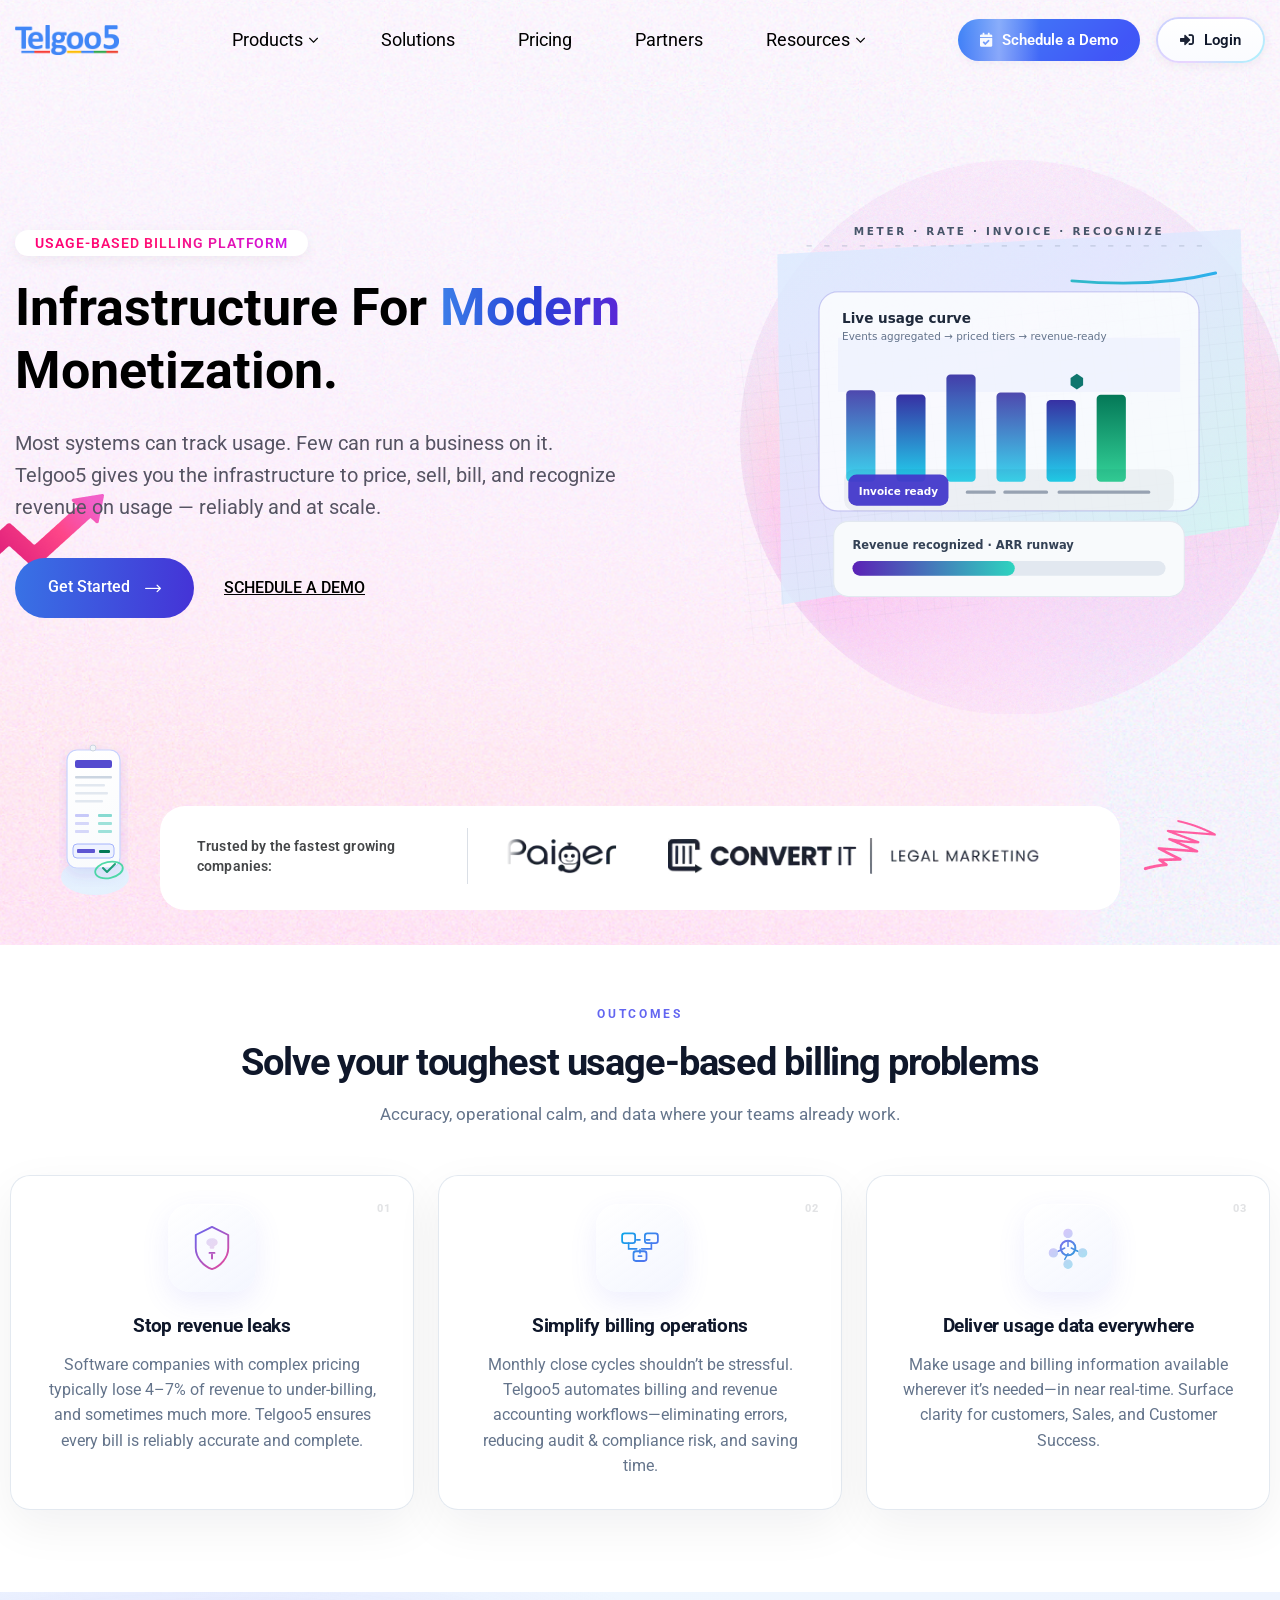
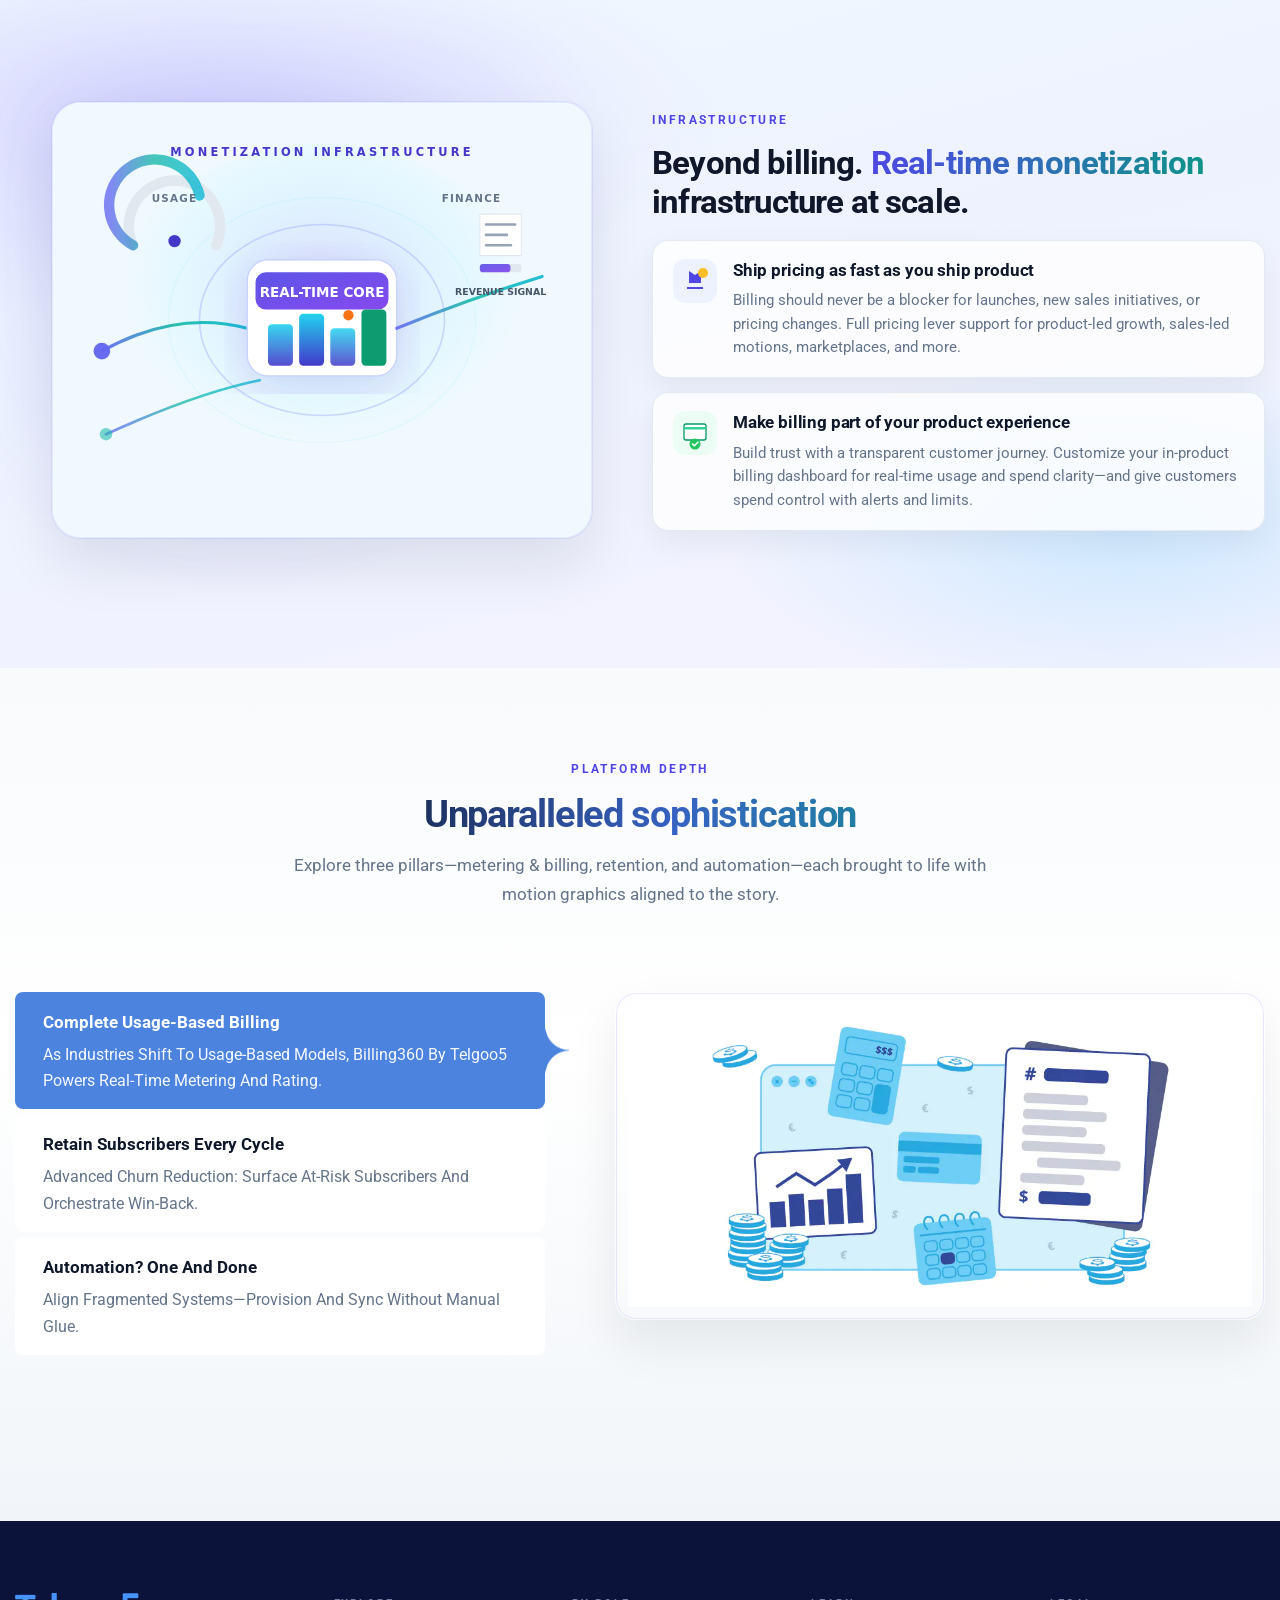
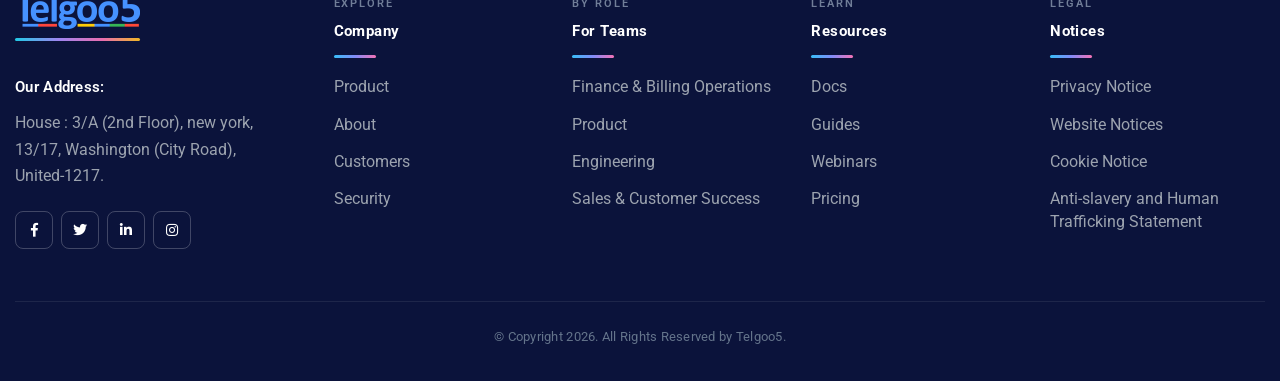
==== index.html @ 9fef91c8 "first commit" ====
﻿<!DOCTYPE html>
<html lang="en-US">

<head>
    <meta charset="UTF-8">
    <meta name="viewport" content="width=device-width, initial-scale=1">

    <title>Telgoo5 - Usage Billing Platform</title>
    <meta name="robots" content="max-image-preview:large">
    <link rel="stylesheet" href="assets/css/bootstrap.css" media="all">
    <link rel="stylesheet" href="assets/css/jquery.bootstrap-touchspin.css" media="all">
    <link rel="stylesheet" href="assets/css/odometer-theme-default.css" media="all">
    <link rel="stylesheet" href="assets/css/jquery.mCustomScrollbar.min.css" media="all">
    <link rel="stylesheet" href="assets/css/flaticon.css" media="all">
    <link rel="stylesheet" href="assets/css/fontawesome.css" media="all">
    <link rel="stylesheet" href="assets/css/icofont.css" media="all">
    <link rel="stylesheet" href="assets/css/animate.css" media="all">
    <link rel="stylesheet" href="assets/css/owl.css" media="all">
    <link rel="stylesheet" href="assets/css/swiper.min.css" media="all">
    <link rel="stylesheet" href="assets/css/magnific-popup.css" media="all">
    <link rel="stylesheet" href="assets/css/meanmenu.min.css" media="all">
    <link rel="stylesheet" id="custom-animate-css" href="assets/css/custom-animate.css" media="all">
    <link rel="stylesheet" href="assets/css/global.css" media="all">
    <link rel="stylesheet" href="assets/css/header.css" media="all">
    <link rel="stylesheet" href="assets/css/footer.css" media="all">
    <link rel="stylesheet" href="assets/css/post-style.css" media="all">
    <link rel="stylesheet" href="assets/css/usage-billing-main.css" media="all">
    <link rel="stylesheet" href="assets/css/responsive-2.css" media="all">
    <link rel="stylesheet" href="assets/css/responsive.css" media="all">
    <link rel="stylesheet" href="assets/css/usage-billing-theme.css" media="all">
    <link rel="stylesheet" href="assets/css/theme-overrides.css" media="all">
    <link rel="stylesheet" href="assets/css/variables.css" media="all">
    <link rel="stylesheet" href="assets/css/custom.css" media="all">

    <link rel="stylesheet" href="assets/css/elementor-icons.min.css" media="all">
    <link rel="stylesheet" href="assets/css/elementor-frontend.min.css" media="all">
    <link rel="stylesheet" href="assets/css/elementor-post-5.css" media="all">
    <link rel="stylesheet" href="assets/css/elementor-post-428.css" media="all">
    <script src="assets/js/jquery-1.12.4-wp.js" id="jquery-core-js"></script>
    <script src="assets/js/jquery-migrate-1.4.1-wp.js" id="jquery-migrate-js"></script>
    <link rel="icon" href="assets/images/favicon.png" type="image/png">
    <link href="https://fonts.googleapis.com/css2?family=Geist:wght@100..900&family=Roboto:ital,wght@0,100..900;1,100..900&display=swap" rel="stylesheet">
</head>

<body class="site theme-usage-billing elementor-page" data-elementor-device-mode="desktop">
    <div id="page" class="site page-wrapper">
        <!-- Main Header / Header Style Three -->
        <header class="main-header header-style-three">

            <!-- Header Top / Style Three -->
            <div class="header-top-two" style="background-image: url(assets/images/2022/11/pattern-6.png); display: none;">
                <div class="auto-container">
                    <div class="d-flex justify-content-between align-items-center flex-wrap">

                        <!-- Left Box -->
                        <div class="left-box">
                            <div class="offer">
                                <span class="offer-text">Usage-based billing platform — meter, rate, and invoice with
                                    full transparency.</span>
                            </div>
                        </div>
                        <!-- Right Box -->
                        <div class="right-box d-flex">
                            <a class="support" href="#">+088) 409-4735</a>
                            <a class="phone" href="#">Click For Support</a>
                            <!-- Social Box -->
                            <ul class="social-box">
                                <li><a href="#" class="fab fa-facebook-f"></a></li>
                                <li><a href="#" class="fab fa-twitter"></a></li>
                                <li><a href="#" class="fab fa-linkedin-in"></a></li>
                                <li><a href="#" class="fab fa-instagram"></a></li>
                            </ul>
                        </div>

                    </div>
                </div>
            </div>
            <!-- Header Lower -->
            <div class="header-lower">

                <div class="auto-container">
                    <div class="inner-container d-flex justify-content-between align-items-center">

                        <!-- Logo Box -->
                        <div class="logo-box">
                            <div class="logo"> <a href="#">
                                    <img src="assets/images/logo.png" alt="Telgoo5">
                                </a>
                            </div>
                        </div>

                        <div class="nav-outer d-flex align-items-center">

                            <!-- Main Menu -->
                            <nav class="main-menu show navbar-expand-md">
                                <div class="navbar-header">
                                    <button class="navbar-toggler" type="button" data-toggle="collapse"
                                        data-target="#navbarSupportedContent" aria-controls="navbarSupportedContent"
                                        aria-expanded="false" aria-label="Toggle navigation">
                                        <span class="icon-bar"></span>
                                        <span class="icon-bar"></span>
                                        <span class="icon-bar"></span>
                                    </button>
                                </div>

                                <div class="navbar-collapse collapse clearfix" id="navbarSupportedContent">
                                    <ul id="usage-billing-primary-menu" class="navigation clearfix">
                                        <li
                                            class="menu-item dropdown mega-menu-parent menu-item-home current-menu-item page_item page-item-428 current_page_item current-menu-ancestor current-menu-parent current_page_parent current_page_ancestor menu-item-694 current">
                                            <a href="#" aria-current="page">Products</a>
                                            <ul class="dropdown mega-menu-dropdown">
                                                <li class="mega-menu-shell">
                                                    <div class="mega-menu" role="navigation" aria-label="Products">
                                                        <div class="mega-menu__grid">
                                                            <div class="mega-menu__col mega-menu__col--icons">
                                                                <a class="mega-menu__item mega-menu__item--icon" href="#">
                                                                    <span class="mega-menu__icon-wrap" aria-hidden="true"><i class="fas fa-file-invoice-dollar"></i></span>
                                                                    <span class="mega-menu__body">
                                                                        <span class="mega-menu__title">Billing for AI</span>
                                                                        <span class="mega-menu__desc">Meter tokens and GPU usage; invoice API and inference cleanly.</span>
                                                                    </span>
                                                                </a>
                                                                <a class="mega-menu__item mega-menu__item--icon" href="#">
                                                                    <span class="mega-menu__icon-wrap" aria-hidden="true"><i class="fas fa-balance-scale"></i></span>
                                                                    <span class="mega-menu__body">
                                                                        <span class="mega-menu__title">Product Catalog</span>
                                                                        <span class="mega-menu__desc">Define plans, add-ons, and bundles customers actually buy.</span>
                                                                    </span>
                                                                </a>
                                                                <a class="mega-menu__item mega-menu__item--icon" href="#">
                                                                    <span class="mega-menu__icon-wrap" aria-hidden="true"><i class="fas fa-hand-holding-usd"></i></span>
                                                                    <span class="mega-menu__body">
                                                                        <span class="mega-menu__title">Subscription Management</span>
                                                                        <span class="mega-menu__desc">Lifecycle, renewals, co-terming, and changes without chaos.</span>
                                                                    </span>
                                                                </a>
                                                                <a class="mega-menu__item mega-menu__item--icon" href="#">
                                                                    <span class="mega-menu__icon-wrap" aria-hidden="true"><i class="fas fa-chart-pie"></i></span>
                                                                    <span class="mega-menu__body">
                                                                        <span class="mega-menu__title">Usage-based Pricing</span>
                                                                        <span class="mega-menu__desc">Meters, tiers, and overages that map to how you sell.</span>
                                                                    </span>
                                                                </a>
                                                            </div>
                                                            <div class="mega-menu__col mega-menu__col--plain">
                                                                <a class="mega-menu__item" href="#">
                                                                    <span class="mega-menu__body">
                                                                        <span class="mega-menu__title">Entitlements</span>
                                                                        <span class="mega-menu__desc">Grant seats, features, and credits from one rules layer.</span>
                                                                    </span>
                                                                </a>
                                                                <a class="mega-menu__item" href="#">
                                                                    <span class="mega-menu__body">
                                                                        <span class="mega-menu__title">Payment Retries and Collections</span>
                                                                        <span class="mega-menu__desc">Smart retries, dunning, and payment recovery out of the box.</span>
                                                                    </span>
                                                                </a>
                                                                <a class="mega-menu__item" href="#">
                                                                    <span class="mega-menu__body">
                                                                        <span class="mega-menu__title">Trial & Self-serve</span>
                                                                        <span class="mega-menu__desc">Trials, checkout, and upgrades with minimal sales touch.</span>
                                                                    </span>
                                                                </a>
                                                                <a class="mega-menu__item" href="#">
                                                                    <span class="mega-menu__body">
                                                                        <span class="mega-menu__title">Reporting and Analytics</span>
                                                                        <span class="mega-menu__desc">Revenue, usage, and cohort views your GTM team can trust.</span>
                                                                    </span>
                                                                </a>
                                                            </div>
                                                        </div>
                                                        <a class="mega-menu__integrations" href="#">
                                                            <span class="mega-menu__integrations-label">100+ Integrations <i class="fas fa-arrow-right" aria-hidden="true"></i></span>
                                                            <span class="mega-menu__integrations-logos" aria-hidden="true">
                                                                <span class="mega-menu__logo-ring"><i class="fab fa-hubspot"></i></span>
                                                                <span class="mega-menu__logo-ring"><i class="fab fa-google"></i></span>
                                                                <span class="mega-menu__logo-ring"><i class="fab fa-microsoft"></i></span>
                                                                <span class="mega-menu__logo-ring"><i class="fab fa-stripe"></i></span>
                                                                <span class="mega-menu__logo-ring"><i class="fab fa-aws"></i></span>
                                                                <span class="mega-menu__logo-ring"><i class="fab fa-slack"></i></span>
                                                                <span class="mega-menu__logo-ring"><i class="fab fa-linkedin-in"></i></span>
                                                            </span>
                                                        </a>
                                                    </div>
                                                </li>
                                            </ul>
                                            <div class="dropdown-btn"><span class="fa fa-angle-down"></span></div>
                                        </li>
                                       
                                        <li
                                        class="menu-item menu-item-type-post_type menu-item-object-page menu-item-1734">
                                        <a href="#">Solutions</a></li>
                                        <li 
                                            class="menu-item menu-item-type-post_type menu-item-object-page menu-item-1734">
                                            <a href="#">Pricing</a></li>

                                            <li
                                            class="menu-item menu-item-type-post_type menu-item-object-page menu-item-1734">
                                            <a href="#">Partners</a></li>
                                    
                                            <li
                                            class="menu-item menu-item-type-post_type menu-item-object-page menu-item-home current-menu-item page_item page-item-428 current_page_item current-menu-ancestor current-menu-parent current_page_parent current_page_ancestor dropdown menu-item-694 current">
                                            <a href="#" aria-current="page">Resources</a>
                                            <ul class="dropdown">
                                                <li
                                                    class="menu-item menu-item-type-post_type menu-item-object-page menu-item-home current-menu-item page_item page-item-428 current_page_item menu-item-1866">
                                                    <a href="#" aria-current="page">Blog</a></li>
                                                <li
                                                    class="menu-item menu-item-type-post_type menu-item-object-page menu-item-1867">
                                                    <a href="#">Guides</a></li>
                                                <li
                                                    class="menu-item menu-item-type-post_type menu-item-object-page menu-item-2188">
                                                    <a href="#">Reference Architecture</a></li>
                                            </ul>
                                            <div class="dropdown-btn"><span class="fa fa-angle-down"></span></div>
                                        </li>

                                    </ul>
                                </div>

                            </nav>
                            <!-- Main Menu End-->

                        </div>

                        <!-- Outer Box -->
                        <div class="outer-box d-flex align-items-center">

                            <!-- Header CTAs -->
                            <div class="login-box header-cta d-flex align-items-center flex-wrap gap-3">
                                <a href="#" class="header-btn header-btn--demo js-schedule-demo-open" id="schedule-demo-trigger"
                                    role="button" aria-haspopup="dialog" aria-controls="schedule-demo-modal">
                                    <span class="header-btn__shine" aria-hidden="true"></span>
                                    <span class="header-btn__icon" aria-hidden="true"><i class="fas fa-calendar-check"></i></span>
                                    <span class="header-btn__text">Schedule a Demo</span>
                                </a>
                                <a href="login.html" class="header-btn header-btn--login">
                                    <span class="header-btn__icon" aria-hidden="true"><i class="fas fa-sign-in-alt"></i></span>
                                    <span class="header-btn__text">Login</span>
                                </a>
                            </div>
                            <!-- Nav Toggle -->
                            <div id="open_offcanvas" class="style-two">
                                <div class="bars-outer clearfix">
                                    <span></span>
                                    <span></span>
                                    <span></span>
                                    <span></span>
                                    <span></span>
                                    <span></span>
                                    <span></span>
                                    <span></span>
                                    <span></span>
                                </div>
                            </div>

                        </div>
                        <!-- End Outer Box -->

                    </div>

                </div>
            </div>
            <!-- End Header Lower -->


        </header>
        <!-- End Main Header -->

        <div class="clearfix"></div>

        <div id="elementor_page_builder">
            <div data-elementor-type="wp-page" data-elementor-id="428" class="elementor elementor-428">
                <section
                    class="elementor-section elementor-top-section elementor-element elementor-element-4b9968f elementor-section-full_width elementor-section-height-default elementor-section-height-default wow fadeInUp"
                    data-id="4b9968f" data-element_type="section" data-e-type="section"
                    data-wow-duration="900ms" data-wow-offset="40">
                    <div class="elementor-container elementor-column-gap-no">
                        <div class="elementor-column elementor-col-100 elementor-top-column elementor-element elementor-element-0a1db14"
                            data-id="0a1db14" data-element_type="column" data-e-type="column">
                            <div class="elementor-widget-wrap elementor-element-populated">
                                <div class="elementor-element elementor-element-fc4e16b elementor-widget elementor-widget-hos-hero-three-id"
                                    data-id="fc4e16b" data-element_type="widget" data-e-type="widget"
                                    data-widget_type="hos-hero-three-id.default">
                                    <div class="elementor-widget-container">
                                        <section class="banner-section-three"
                                            style="background-image: url(assets/images/2022/11/1-1.png)">

                                            <div class="icon-layer-one"
                                                style="background-image: url(assets/images/2022/11/icon-1-1.png)"></div>

                                            <div class="icon-layer-two"
                                                style="background-image: url(assets/images/2022/11/invoice-hero-accent.svg)"></div>

                                            <div class="icon-layer-three"
                                                style="background-image: url(assets/images/2022/11/icon-3-1.png)"></div>

                                            <div class="banner-hero-static">
                                                <div class="auto-container">
                                                    <div class="row clearfix active">
                                                        <!-- Content Column -->
                                                        <div class="content-column col-lg-6 col-md-12 col-sm-12">
                                                            <div class="inner-column">
                                                                <div class="title"><span>Usage-based billing platform</span></div>
                                                                <h1>Infrastructure for <span>Modern</span>  Monetization.</h1>
                                                                <div class="text">Most systems can track usage. Few can run a 
                                                                    business on it. Telgoo5 gives you the infrastructure to price,
                                                                     sell, bill, and recognize revenue on usage — reliably and at scale.</div>
                                                                <div class="options-box d-flex align-items-center flex-wrap">
                                                                    <a href="#" class="theme-btn btn-style-four js-schedule-demo-open"
                                                                        role="button" aria-haspopup="dialog" aria-controls="schedule-demo-modal">
                                                                        <span class="btn-wrap">
                                                                            <span class="text-one">Get Started</span>
                                                                            <span class="text-two">Get Started</span>
                                                                        </span>
                                                                        <span class="arrow flaticon-035-right-arrow"></span>
                                                                    </a>
                                                                    <a class="demo js-schedule-demo-open" href="#"
                                                                        role="button" aria-haspopup="dialog" aria-controls="schedule-demo-modal">Schedule a demo</a>
                                                                </div>
                                                            </div>
                                                        </div>
                                                        <!-- Image Column -->
                                                        <div class="image-column col-lg-6 col-md-12 col-sm-12">
                                                            <div class="circle-layer" style="background-image: url(assets/images/2022/11/pattern-8.png)"></div>
                                                            <div class="inner-column parallax-scene-1">
                                                                <div class="image" data-depth="0.20">
                                                                    <div class="hero-ubb-visual" role="img"
                                                                        aria-label="Animated visualization of usage metering, billing cycles, and revenue">
                                                                        <svg xmlns="http://www.w3.org/2000/svg" viewBox="0 0 460 400" fill="none" aria-hidden="true">
                                                                          <defs>
                                                                            <linearGradient id="ubb-scene-sky" x1="0%" y1="0%" x2="100%" y2="100%">
                                                                              <stop offset="0%" stop-color="#dbeafe"/>
                                                                              <stop offset="40%" stop-color="#e0e7ff"/>
                                                                              <stop offset="100%" stop-color="#ccfbf1"/>
                                                                            </linearGradient>
                                                                            <linearGradient id="ubb-bar-fill" x1="0" y1="1" x2="0" y2="0">
                                                                              <stop offset="0%" stop-color="#3730a3"/>
                                                                              <stop offset="100%" stop-color="#22d3ee"/>
                                                                            </linearGradient>
                                                                            <linearGradient id="ubb-bar-accent" x1="0" y1="1" x2="0" y2="0">
                                                                              <stop offset="0%" stop-color="#047857"/>
                                                                              <stop offset="100%" stop-color="#34d399"/>
                                                                            </linearGradient>
                                                                            <linearGradient id="ubb-line-grad" x1="0%" y1="0%" x2="100%" y2="0%">
                                                                              <stop offset="0%" stop-color="#6366f1"/>
                                                                              <stop offset="45%" stop-color="#14b8a6"/>
                                                                              <stop offset="100%" stop-color="#0ea5e9"/>
                                                                            </linearGradient>
                                                                            <linearGradient id="ubb-rev-strip" x1="0" y1="0" x2="1" y2="0">
                                                                              <stop offset="0%" stop-color="#5b21b6"/>
                                                                              <stop offset="100%" stop-color="#2dd4bf"/>
                                                                            </linearGradient>
                                                                            <pattern id="ubb-grid-light" width="16" height="16" patternUnits="userSpaceOnUse">
                                                                              <path d="M0 15.5h16M15.5 0v16" stroke="#64748b" stroke-width="0.5" opacity="0.18"/>
                                                                            </pattern>
                                                                          </defs>
                                                                          <g opacity="0.85">
                                                                            <path fill="url(#ubb-scene-sky)" d="M8 52 L452 28 L460 312 L12 388 Z"/>
                                                                            <path fill="url(#ubb-grid-light)" d="M-24 120 L520 90 L520 360 L-40 400 Z" transform="rotate(-6 230 240)" opacity="0.55"/>
                                                                          </g>
                                                                          <path stroke="#94a3b8" stroke-width="1.2" stroke-dasharray="5 12" d="M36 44 H424" opacity="0.45"/>
                                                                          <text x="230" y="34" text-anchor="middle" fill="#475569" font-size="10" font-family="system-ui,sans-serif" font-weight="700" letter-spacing="0.26em">METER &#183; RATE &#183; INVOICE &#183; RECOGNIZE</text>
                                                                          <path class="hero-ubb-pipeline" d="M32 68 C150 36 290 104 428 70" stroke="url(#ubb-line-grad)" stroke-width="2.8" stroke-linecap="round" fill="none" opacity="0.85"/>
                                                                          <g transform="translate(48,88)">
                                                                            <rect width="364" height="210" rx="18" fill="#fff" fill-opacity="0.78" stroke="rgba(67,56,202,0.22)" stroke-width="1.2"/>
                                                                            <path fill="#eef2ff" d="M18 44 h328 v52 H18 Z" opacity="0.65"/>
                                                                            <text x="22" y="30" fill="#1e293b" font-size="13" font-family="system-ui,sans-serif" font-weight="700">Live usage curve</text>
                                                                            <text x="22" y="46" fill="#64748b" font-size="10" font-family="system-ui,sans-serif">Events aggregated &#8594; priced tiers &#8594; revenue-ready</text>
                                                                            <g transform="translate(26,182) scale(1,-1)">
                                                                              <rect x="0" y="0" width="28" height="42" rx="4" fill="url(#ubb-bar-fill)" opacity="0.88">
                                                                                <animate attributeName="height" values="34;96;58;90;34" keyTimes="0;0.25;0.5;0.75;1" dur="3.6s" repeatCount="indefinite"/>
                                                                              </rect>
                                                                              <rect x="48" y="0" width="28" height="56" rx="4" fill="url(#ubb-bar-fill)">
                                                                                <animate attributeName="height" values="46;108;64;100;46" keyTimes="0;0.25;0.5;0.75;1" dur="3.9s" begin="0.15s" repeatCount="indefinite"/>
                                                                              </rect>
                                                                              <rect x="96" y="0" width="28" height="68" rx="4" fill="url(#ubb-bar-fill)" opacity="0.93">
                                                                                <animate attributeName="height" values="54;118;72;112;54" keyTimes="0;0.25;0.5;0.75;1" dur="3.3s" begin="0.35s" repeatCount="indefinite"/>
                                                                              </rect>
                                                                              <rect x="144" y="0" width="28" height="50" rx="4" fill="url(#ubb-bar-fill)" opacity="0.88">
                                                                                <animate attributeName="height" values="40;102;52;96;40" keyTimes="0;0.25;0.5;0.75;1" dur="3.7s" begin="0.08s" repeatCount="indefinite"/>
                                                                              </rect>
                                                                              <rect x="192" y="0" width="28" height="64" rx="4" fill="url(#ubb-bar-fill)">
                                                                                <animate attributeName="height" values="48;114;66;108;48" keyTimes="0;0.25;0.5;0.75;1" dur="4.1s" begin="0.28s" repeatCount="indefinite"/>
                                                                              </rect>
                                                                              <rect x="240" y="0" width="28" height="54" rx="4" fill="url(#ubb-bar-accent)">
                                                                                <animate attributeName="height" values="44;122;58;116;44" keyTimes="0;0.25;0.5;0.75;1" dur="3.5s" begin="0.5s" repeatCount="indefinite"/>
                                                                              </rect>
                                                                            </g>
                                                                            <path class="hero-ubb-line" d="M 54 132 C 118 78 176 158 236 96 S 348 58 416 108" stroke="url(#ubb-line-grad)" stroke-width="3.2" stroke-linecap="round" fill="none" stroke-linejoin="round"/>
                                                                            <polygon fill="#0f766e" points="0,-7 6,-3 6,4 0,8 -6,4 -6,-3">
                                                                              <animateMotion dur="5s" repeatCount="indefinite" path="M 54 132 C 118 78 176 158 236 96 S 348 58 416 108"/>
                                                                            </polygon>
                                                                          </g>
                                                                          <g transform="translate(62,308)">
                                                                            <rect width="336" height="72" rx="14" fill="#f8fafc" stroke="#e2e8f0" stroke-width="1"/>
                                                                            <text x="18" y="26" fill="#334155" font-size="11" font-family="system-ui,sans-serif" font-weight="700">Revenue recognized &#183; ARR runway</text>
                                                                            <rect x="18" y="38" width="300" height="14" rx="7" fill="#e2e8f0"/>
                                                                            <rect class="hero-ubb-rev-fill" x="18" y="38" width="104" height="14" rx="7" fill="url(#ubb-rev-strip)">
                                                                              <animate attributeName="width" values="88;248;140;220;88" keyTimes="0;0.25;0.5;0.75;1" dur="4.8s" repeatCount="indefinite"/>
                                                                            </rect>
                                                                          </g>
                                                                          <g transform="translate(72,258)" opacity="0.95">
                                                                            <rect x="0" y="0" width="316" height="40" rx="10" fill="#0f172a" fill-opacity="0.05"/>
                                                                            <rect class="hero-ubb-invoice" x="4" y="5" width="96" height="30" rx="8" fill="#4338ca"/>
                                                                            <text x="52" y="25" text-anchor="middle" fill="#fff" font-size="10" font-family="system-ui,sans-serif" font-weight="600">Invoice ready</text>
                                                                            <path d="M 118 22 h26 M 154 22 h40 M 206 22 h86" stroke="#64748b" stroke-width="3" stroke-linecap="round" opacity="0.65"/>
                                                                          </g>
                                                                        </svg>
                                                                        

                                                                        

                                                                        

                                                                        

                                                                        

                                                                        



                                                                    </div>
                                                                </div>
                                                            </div>
                                                        </div>
                                                    </div>
                                                </div>
                                            </div>
                                        </section>
                                        <!-- End Banner Section -->
                                    </div>
                                </div>
                            </div>
                        </div>
                    </div>
                </section>
                <section
                    class="client-marquee elementor-section elementor-top-section elementor-element elementor-element-1a0fb40 elementor-section-full_width elementor-section-height-default elementor-section-height-default wow fadeInUp"
                    data-id="1a0fb40" data-element_type="section" data-e-type="section"
                    data-wow-duration="780ms" data-wow-offset="100">
                    <div class="elementor-container elementor-column-gap-no">
                        <div class="elementor-column elementor-col-100 elementor-top-column elementor-element elementor-element-5bafdea"
                            data-id="5bafdea" data-element_type="column" data-e-type="column">
                            <div class="elementor-widget-wrap elementor-element-populated">
                                <div class="elementor-element elementor-element-a8f9249 elementor-widget elementor-widget-hos-main-dc-c-id"
                                    data-id="a8f9249" data-element_type="widget" data-e-type="widget"
                                    data-widget_type="hos-main-dc-c-id.default">
                                    <div class="elementor-widget-container">
                                        <div class="domain-section-two trusted-by-section trusted-by-section--hub-bar">
                                            <div class="auto-container">
                                                <div class="inner-container trusted-by-section__inner">
                                                    <div class="trusted-by-hub" role="region"
                                                        aria-label="Trusted by the fastest growing companies">
                                                        <div class="trusted-by-hub__intro">
                                                            <p class="trusted-by-hub__label">Trusted by the fastest growing
                                                                companies:</p>
                                                        </div>
                                                        <span class="trusted-by-hub__divider" aria-hidden="true"></span>
                                                        <div class="trusted-by-hub__marquee">
                                                            <div class="trusted-by-hub__track">
                                                                <ul class="trusted-by-hub__logos">
                                                                    <li class="trusted-by-hub__logo">
                                                                        <img class="trusted-by-hub__img" src="assets/images/client1.webp" alt="motion" width="140" height="40" loading="lazy" decoding="async">
                                                                    </li>
                                                                    <li class="trusted-by-hub__logo">
                                                                        <img class="trusted-by-hub__img" src="assets/images/client2.webp" alt="Ledgebrook" width="140" height="40" loading="lazy" decoding="async">
                                                                    </li>
                                                                    <li class="trusted-by-hub__logo">
                                                                        <img class="trusted-by-hub__img" src="assets/images/client3.webp" alt="eero" width="140" height="40" loading="lazy" decoding="async">
                                                                    </li>
                                                                    <li class="trusted-by-hub__logo">
                                                                        <img class="trusted-by-hub__img" src="assets/images/client4.webp" alt="Vitally" width="140" height="40" loading="lazy" decoding="async">
                                                                    </li>
                                                                    <li class="trusted-by-hub__logo">
                                                                        <img class="trusted-by-hub__img" src="assets/images/client1.webp" alt="PACVUE" width="140" height="40" loading="lazy" decoding="async">
                                                                    </li>
                                                                    <li class="trusted-by-hub__logo">
                                                                        <img class="trusted-by-hub__img" src="assets/images/client2.webp" alt="CYFLARE" width="140" height="40" loading="lazy" decoding="async">
                                                                    </li>
                                                                    <li class="trusted-by-hub__logo">
                                                                        <img class="trusted-by-hub__img" src="assets/images/client3.webp" alt="asigra" width="140" height="40" loading="lazy" decoding="async">
                                                                    </li>
                                                                    <li class="trusted-by-hub__logo">
                                                                        <img class="trusted-by-hub__img" src="assets/images/client4.webp" alt="effodio" width="140" height="40" loading="lazy" decoding="async">
                                                                    </li>
                                                                    <li class="trusted-by-hub__logo">
                                                                        <img class="trusted-by-hub__img" src="assets/images/client1.webp" alt="100ms" width="140" height="40" loading="lazy" decoding="async">
                                                                    </li>
                                                                    <li class="trusted-by-hub__logo">
                                                                        <img class="trusted-by-hub__img" src="assets/images/client2.webp" alt="Pontera" width="140" height="40" loading="lazy" decoding="async">
                                                                    </li>
                                                                    <li class="trusted-by-hub__logo">
                                                                        <img class="trusted-by-hub__img" src="assets/images/client3.webp" alt="vertice" width="140" height="40" loading="lazy" decoding="async">
                                                                    </li>
                                                                    <li class="trusted-by-hub__logo">
                                                                        <img class="trusted-by-hub__img" src="assets/images/client4.webp" alt="Telgoo5" width="140" height="40" loading="lazy" decoding="async">
                                                                    </li>
                                                                </ul>
                                                                <ul class="trusted-by-hub__logos" aria-hidden="true">
                                                                    <li class="trusted-by-hub__logo">
                                                                        <img class="trusted-by-hub__img" src="assets/images/client1.webp" alt="" width="140" height="40" loading="lazy" decoding="async">
                                                                    </li>
                                                                    <li class="trusted-by-hub__logo">
                                                                        <img class="trusted-by-hub__img" src="assets/images/client2.webp" alt="" width="140" height="40" loading="lazy" decoding="async">
                                                                    </li>
                                                                    <li class="trusted-by-hub__logo">
                                                                        <img class="trusted-by-hub__img" src="assets/images/client3.webp" alt="" width="140" height="40" loading="lazy" decoding="async">
                                                                    </li>
                                                                    <li class="trusted-by-hub__logo">
                                                                        <img class="trusted-by-hub__img" src="assets/images/client4.webp" alt="" width="140" height="40" loading="lazy" decoding="async">
                                                                    </li>
                                                                    <li class="trusted-by-hub__logo">
                                                                        <img class="trusted-by-hub__img" src="assets/images/client1.webp" alt="" width="140" height="40" loading="lazy" decoding="async">
                                                                    </li>
                                                                    <li class="trusted-by-hub__logo">
                                                                        <img class="trusted-by-hub__img" src="assets/images/client2.webp" alt="" width="140" height="40" loading="lazy" decoding="async">
                                                                    </li>
                                                                    <li class="trusted-by-hub__logo">
                                                                        <img class="trusted-by-hub__img" src="assets/images/client3.webp" alt="" width="140" height="40" loading="lazy" decoding="async">
                                                                    </li>
                                                                    <li class="trusted-by-hub__logo">
                                                                        <img class="trusted-by-hub__img" src="assets/images/client4.webp" alt="" width="140" height="40" loading="lazy" decoding="async">
                                                                    </li>
                                                                </ul>
                                                            </div>
                                                        </div>
                                                    </div>
                                                </div>
                                            </div>
                                        </div>
                                    </div>
                                </div>
                            </div>
                        </div>
                    </div>
                </section>
                <section
                    class="elementor-section elementor-top-section py-5 elementor-element elementor-element-2a7cbf3 elementor-section-boxed elementor-section-height-default elementor-section-height-default usage-value-section usage-value-section--creative wow fadeIn"
                    data-id="2a7cbf3" data-element_type="section" data-e-type="section"
                    data-wow-duration="700ms" data-wow-offset="90">
                    <div class="elementor-container elementor-column-gap-default">
                        <div class="elementor-column elementor-col-100 elementor-top-column elementor-element elementor-element-568dadc"
                            data-id="568dadc" data-element_type="column" data-e-type="column">
                            <div class="elementor-widget-wrap elementor-element-populated">
                                <div class="elementor-element elementor-element-c69f7a7 elementor-widget elementor-widget-hos-section-title-id"
                                    data-id="c69f7a7" data-element_type="widget" data-e-type="widget"
                                    data-widget_type="hos-section-title-id.default">
                                    <div class="elementor-widget-container">
                                        <div class="usage-value-section__intro text-center">
                                            <p class="usage-value-section__eyebrow">Outcomes</p>
                                            <h2 class="usage-value-section__heading mt-0">Solve your toughest usage‑based billing
                                                problems</h2>
                                            <p class="usage-value-section__lead">Accuracy, operational calm, and data where your
                                                teams already work.</p>
                                        </div>
                                    </div>
                                </div>
                                <div class="elementor-element elementor-element-718fceb elementor-widget elementor-widget-host-hosting-plan-"
                                    data-id="718fceb" data-element_type="widget" data-e-type="widget"
                                    data-widget_type="host-hosting-plan-.default">
                                    <div class="elementor-widget-container">
                                        <div class="row clearfix usage-value-section__grid usage-value-section__grid--tiles">
                                            <div class="usage-value-tile usage-value-tile--leaks col-lg-4 col-md-6 col-sm-12">
                                                <article class="usage-value-tile__card wow fadeInUp" data-wow-delay="0ms"
                                                    data-wow-duration="700ms">
                                                    <span class="usage-value-tile__glyph" aria-hidden="true">01</span>
                                                    <div class="usage-value-tile__icon-wrap">
                                                        <div class="usage-value-tile__visual" aria-hidden="true">
                                                            <svg xmlns="http://www.w3.org/2000/svg" viewBox="0 0 64 64" fill="none">
                                                                <defs>
                                                                    <linearGradient id="uv-tile-shield" x1="8" y1="10" x2="56" y2="54" gradientUnits="userSpaceOnUse">
                                                                        <stop stop-color="#6366f1"/>
                                                                        <stop offset="1" stop-color="#ec4899"/>
                                                                    </linearGradient>
                                                                </defs>
                                                                <path d="M32 6L12 16v16c0 12 9.5 22.5 20 26 10.5-3.5 20-14 20-26V16L32 6z" stroke="url(#uv-tile-shield)" stroke-width="2.3" stroke-linejoin="round" fill="none"/>
                                                                <path d="M32 20c-4.5 0-7 2.2-7 5.2 0 2.4 1.6 3.8 4.2 4.5v2.1c0 .8.5 1.2 1.2 1.2h3.2c.7 0 1.2-.4 1.2-1.2v-2.1c2.6-.7 4.2-2.1 4.2-4.5 0-3-2.5-5.2-7-5.2z" fill="url(#uv-tile-shield)" opacity=".22"/>
                                                                <path d="M29 38h6" stroke="url(#uv-tile-shield)" stroke-width="2.4" stroke-linecap="round"/>
                                                                <path d="M32 40v5" stroke="url(#uv-tile-shield)" stroke-width="2.4" stroke-linecap="round"/>
                                                            </svg>
                                                        </div>
                                                    </div>
                                                    <h3 class="usage-value-tile__title">Stop revenue leaks</h3>
                                                    <p class="usage-value-tile__text">Software companies with complex pricing
                                                        typically lose 4–7% of revenue to under-billing, and sometimes much more.
                                                        Telgoo5 ensures every bill is reliably accurate and complete.</p>
                                                </article>
                                            </div>
                                            <div class="usage-value-tile usage-value-tile--ops col-lg-4 col-md-6 col-sm-12">
                                                <article class="usage-value-tile__card wow fadeInUp" data-wow-delay="100ms"
                                                    data-wow-duration="700ms">
                                                    <span class="usage-value-tile__glyph" aria-hidden="true">02</span>
                                                    <div class="usage-value-tile__icon-wrap">
                                                        <div class="usage-value-tile__visual" aria-hidden="true">
                                                            <svg xmlns="http://www.w3.org/2000/svg" viewBox="0 0 64 64" fill="none">
                                                                <defs>
                                                                    <linearGradient id="uv-tile-flow" x1="10" y1="14" x2="54" y2="50" gradientUnits="userSpaceOnUse">
                                                                        <stop stop-color="#0ea5e9"/>
                                                                        <stop offset="1" stop-color="#6366f1"/>
                                                                    </linearGradient>
                                                                </defs>
                                                                <rect x="10" y="14" width="16" height="12" rx="3" stroke="url(#uv-tile-flow)" stroke-width="2.2"/>
                                                                <rect x="38" y="14" width="16" height="12" rx="3" stroke="url(#uv-tile-flow)" stroke-width="2.2"/>
                                                                <rect x="24" y="36" width="16" height="12" rx="3" stroke="url(#uv-tile-flow)" stroke-width="2.2"/>
                                                                <path d="M18 26v7h10M46 26v7H34M32 38v-4" stroke="url(#uv-tile-flow)" stroke-width="2" stroke-linecap="round"/>
                                                                <path d="M28 22h4M40 22h4M30 42h4" stroke="url(#uv-tile-flow)" stroke-width="2" stroke-linecap="round"/>
                                                            </svg>
                                                        </div>
                                                    </div>
                                                    <h3 class="usage-value-tile__title">Simplify billing operations</h3>
                                                    <p class="usage-value-tile__text">Monthly close cycles shouldn’t be stressful.
                                                        Telgoo5 automates billing and revenue accounting workflows—eliminating errors,
                                                        reducing audit &amp; compliance risk, and saving time.</p>
                                                </article>
                                            </div>
                                            <div class="usage-value-tile usage-value-tile--data col-lg-4 col-md-6 col-sm-12">
                                                <article class="usage-value-tile__card wow fadeInUp" data-wow-delay="200ms"
                                                    data-wow-duration="700ms">
                                                    <span class="usage-value-tile__glyph" aria-hidden="true">03</span>
                                                    <div class="usage-value-tile__icon-wrap">
                                                        <div class="usage-value-tile__visual" aria-hidden="true">
                                                            <svg xmlns="http://www.w3.org/2000/svg" viewBox="0 0 64 64" fill="none">
                                                                <defs>
                                                                    <linearGradient id="uv-tile-net" x1="12" y1="10" x2="52" y2="54" gradientUnits="userSpaceOnUse">
                                                                        <stop stop-color="#a855f7"/>
                                                                        <stop offset="1" stop-color="#06b6d4"/>
                                                                    </linearGradient>
                                                                </defs>
                                                                <circle cx="32" cy="32" r="9" stroke="url(#uv-tile-net)" stroke-width="2.5"/>
                                                                <circle cx="32" cy="14" r="5" fill="url(#uv-tile-net)" opacity=".35" stroke="url(#uv-tile-net)" stroke-width="1.5"/>
                                                                <circle cx="50" cy="38" r="5" fill="url(#uv-tile-net)" opacity=".35" stroke="url(#uv-tile-net)" stroke-width="1.5"/>
                                                                <circle cx="14" cy="38" r="5" fill="url(#uv-tile-net)" opacity=".35" stroke="url(#uv-tile-net)" stroke-width="1.5"/>
                                                                <circle cx="32" cy="52" r="5" fill="url(#uv-tile-net)" opacity=".35" stroke="url(#uv-tile-net)" stroke-width="1.5"/>
                                                                <path d="M32 23v7M44 36l-8-4M20 36l8-4M28 46l4-7" stroke="url(#uv-tile-net)" stroke-width="1.8" stroke-linecap="round"/>
                                                            </svg>
                                                        </div>
                                                    </div>
                                                    <h3 class="usage-value-tile__title">Deliver usage data everywhere</h3>
                                                    <p class="usage-value-tile__text">Make usage and billing information
                                                        available wherever it’s needed—in near real-time. Surface clarity for
                                                        customers, Sales, and Customer Success.</p>
                                                </article>
                                            </div>
                                        </div>
                                    </div>
                                </div>
                            </div>
                        </div>
                    </div>
                </section>
               
                <section
                    class="elementor-section elementor-top-section elementor-element elementor-element-111fefc elementor-section-full_width elementor-section-height-default elementor-section-height-default wow fadeIn"
                    data-id="111fefc" data-element_type="section" data-e-type="section"
                    data-wow-duration="720ms" data-wow-offset="100">
                    <div class="elementor-container elementor-column-gap-no">
                        <div class="elementor-column elementor-col-100 elementor-top-column elementor-element elementor-element-900e468"
                            data-id="900e468" data-element_type="column" data-e-type="column">
                            <div class="elementor-widget-wrap elementor-element-populated">
                                <div class="elementor-element elementor-element-053ab75 elementor-widget elementor-widget-hos-cont-feature-v2-id"
                                    data-id="053ab75" data-element_type="widget" data-e-type="widget"
                                    data-widget_type="hos-cont-feature-v2-id.default">
                                    <div class="elementor-widget-container">
                                        <div class="agency-section agency-section--monetize">
                                            <div class="auto-container">
                                                <div class="row clearfix align-items-center monetize-row">
                                                    <!-- Image Column -->
                                                    <div class="image-column col-lg-6 col-md-12 col-sm-12">
                                                        <div class="inner-column wow fadeInLeft" data-wow-delay="0ms"
                                                            data-wow-duration="1200ms">
                                                            <div class="monetize-visual">
                                                                <div class="monetize-visual__blob" aria-hidden="true"></div>
                                                                <div class="monetize-visual__frame">
                                                                    <img class="monetize-visual__svg" decoding="async" width="520"
                                                                        height="420"
                                                                        src="assets/svg/monetization-infra-hero.svg"
                                                                        alt="Illustration of real-time monetization infrastructure: usage streams converging on a live billing core with revenue signals">
                                                                </div>
                                                            </div>
                                                        </div>
                                                    </div>
                                                    <!-- Content Column -->
                                                    <div class="content-column col-lg-6 col-md-12 col-sm-12">
                                                        <div class="inner-column wow fadeInRight" data-wow-delay="80ms"
                                                            data-wow-duration="1200ms">
                                                            <p class="monetize-eyebrow">Infrastructure</p>
                                                            <h2 class="monetize-heading">Beyond billing.
                                                                <span class="monetize-heading__accent">Real-time monetization</span>
                                                                infrastructure at scale.</h2>
                                                            
                                                            <ul class="monetize-cards">
                                                                <li class="monetize-card">
                                                                    <span class="monetize-card__icon" aria-hidden="true">
                                                                        <svg xmlns="http://www.w3.org/2000/svg" width="44" height="44"
                                                                            viewBox="0 0 44 44" fill="none">
                                                                            <rect width="44" height="44" rx="12" fill="#eef2ff"/>
                                                                            <path d="M14 28h16v2H14v-2zm2-16l6 4 6-4v12H16V12z"
                                                                                fill="#4f46e5"/>
                                                                            <circle cx="30" cy="14" r="5" fill="#fbbf24"/>
                                                                        </svg>
                                                                    </span>
                                                                    <div class="monetize-card__body">
                                                                        <h3 class="monetize-card__title">Ship pricing as fast as you ship
                                                                            product</h3>
                                                                        <p class="monetize-card__text">Billing should never be a blocker
                                                                            for launches, new sales initiatives, or pricing changes.
                                                                            Full pricing lever support for product-led growth,
                                                                            sales-led motions, marketplaces, and more.</p>
                                                                    </div>
                                                                </li>
                                                                <li class="monetize-card">
                                                                    <span class="monetize-card__icon" aria-hidden="true">
                                                                        <svg xmlns="http://www.w3.org/2000/svg" width="44" height="44"
                                                                            viewBox="0 0 44 44" fill="none">
                                                                            <rect width="44" height="44" rx="12" fill="#ecfdf5"/>
                                                                            <rect x="11" y="13" width="22" height="16" rx="2" fill="#fff"
                                                                                stroke="#059669" stroke-width="1.3"/>
                                                                            <path d="M11 16h22v2.5H11V16z" fill="#34d399"/>
                                                                            <circle cx="22" cy="33" r="5.5" fill="#22c55e"/>
                                                                            <path d="M19.5 33l1.8 1.8 3.7-3.6" stroke="#fff"
                                                                                stroke-width="1.6" stroke-linecap="round"
                                                                                stroke-linejoin="round"/>
                                                                        </svg>
                                                                    </span>
                                                                    <div class="monetize-card__body">
                                                                        <h3 class="monetize-card__title">Make billing part of your product
                                                                            experience</h3>
                                                                        <p class="monetize-card__text">Build trust with a transparent
                                                                            customer journey. Customize your in-product billing
                                                                            dashboard for real-time usage and spend clarity—and give
                                                                            customers spend control with alerts and limits.</p>
                                                                    </div>
                                                                </li>
                                                            </ul>
                                                        </div>
                                                    </div>
                                                </div>
                                            </div>
                                        </div>
                                    </div>
                                </div>
                            </div>
                        </div>
                    </div>
                </section>
             
                <section
                    class="elementor-section elementor-top-section elementor-element elementor-element-c731112 elementor-section-full_width elementor-section-height-default elementor-section-height-default panel-sophistication-section wow fadeInUp"
                    data-id="c731112" data-element_type="section" data-e-type="section"
                    data-wow-duration="800ms" data-wow-offset="100">
                    <div class="elementor-container elementor-column-gap-no">
                        <div class="elementor-column elementor-col-100 elementor-top-column elementor-element elementor-element-6146142"
                            data-id="6146142" data-element_type="column" data-e-type="column">
                            <div class="elementor-widget-wrap elementor-element-populated">
                                <div class="elementor-element elementor-element-ff641ea elementor-widget elementor-widget-hos-section-title-id"
                                    data-id="ff641ea" data-element_type="widget" data-e-type="widget"
                                    data-widget_type="hos-section-title-id.default">
                                    <div class="elementor-widget-container">
                                        <div class="panel-sophistication-section__intro text-center">
                                            <p class="monetize-eyebrow">Platform depth</p>
                                            <h2 class="panel-sophistication-section__heading">Unparalleled sophistication</h2>
                                            <p class="panel-sophistication-section__lead">Explore three pillars—metering &amp; billing,
                                                retention, and automation—each brought to life with motion graphics aligned to the
                                                story.</p>
                                        </div>
                                    </div>
                                </div>
                                <div class="elementor-element elementor-element-68c5441 elementor-widget elementor-widget-host-tabs-plan-"
                                    data-id="68c5441" data-element_type="widget" data-e-type="widget"
                                    data-widget_type="host-tabs-plan-.default">
                                    <div class="elementor-widget-container">
                                        <section class="panel-section panel-section--creative">
                                            <div class="auto-container">
                                                <div class="panel-info-tabs">
                                                    <div class="panel-tabs tabs-box">

                                                        <ul class="tab-btns tab-buttons clearfix" role="tablist">
                                                            <li data-tab="#prod-one551dbc7" class="tab-btn active-btn" role="presentation">
                                                                <span>Complete Usage-Based Billing</span>
                                                                <p class="panel-tab-desc">As industries shift to usage-based models,
                                                                    Billing360 by Telgoo5 powers real-time metering and rating.</p>
                                                            </li>
                                                            <li data-tab="#prod-oneee330d9" class="tab-btn" role="presentation">
                                                                <span>Retain Subscribers Every Cycle</span>
                                                                <p class="panel-tab-desc">Advanced churn reduction: surface at-risk
                                                                    subscribers and orchestrate win-back.</p>
                                                            </li>
                                                            <li data-tab="#prod-onebd73e87" class="tab-btn" role="presentation">
                                                                <span>Automation? One and Done</span>
                                                                <p class="panel-tab-desc">Align fragmented systems—provision and sync
                                                                    without manual glue.</p>
                                                            </li>
                                                        </ul>

                                                        <div class="tabs-content">

                                                            <div class="tab active-tab" id="prod-one551dbc7" role="tabpanel">
                                                                <div class="content">
                                                                    <div class="image panel-tab-visual panel-tab-visual--billing">
                                                                        <img decoding="async" width="560" height="360"
                                                                            src="assets/images/bottom1.webp"
                                                                            alt="">
                                                                    </div>
                                                                </div>
                                                            </div>
                                                            <div class="tab" id="prod-oneee330d9" role="tabpanel">
                                                                <div class="content">
                                                                    <div class="image panel-tab-visual panel-tab-visual--retain">
                                                                        <img decoding="async" height="auto" width="100px"
                                                                            src="assets/images/bottom3.png"
                                                                            alt="" style="height: 100%; max-width: 480px;">
                                                                    </div>
                                                                </div>
                                                            </div>
                                                            <div class="tab" id="prod-onebd73e87" role="tabpanel">
                                                                <div class="content">
                                                                    <div class="image panel-tab-visual panel-tab-visual--auto">
                                                                        <img decoding="async" width="560" height="360"
                                                                            src="assets/images/bottom2.png"
                                                                            alt="">
                                                                    </div>
                                                                </div>
                                                            </div>

                                                        </div>
                                                    </div>
                                                </div>
                                            </div>
                                        </section>
                                    </div>
                                </div>
                            </div>
                        </div>
                    </div>
                </section>
        
            </div>
        </div><!-- #main -->

        <div class="clearfix"></div>


        <!-- Main Footer -->
        <footer class="main-footer style-three footer-telgoo-dark">
            <div class="auto-container">
                <!-- Widgets Section -->
                <div class="widgets-section">
                    <div class="row clearfix">
                        <!-- Column -->
                        <div class="big-column col-lg-3 col-md-12 col-sm-12">
                            <div class="row clearfix">

                                <!-- Footer Column -->
                                <div class="footer-column col-lg-12 col-md-12 col-sm-12">
                                    <div class="footer-widget links-widget footer-telgoo__brand-widget">
                                        <div class="logo footer-telgoo__logo">
                                            <a href="index.html" class="footer-telgoo__logo-link">
                                                <img class="footer-telgoo__logo-img" src="assets/images/logo.png"
                                                    alt="Telgoo5" width="140" height="36">
                                            </a>
                                        </div>
                                        <div class="address">Our Address:</div>

                                        <div class="text">House : 3/A (2nd Floor), new york, <br> 13/17, Washington
                                            (City Road), <br> United-1217.</div>

                                        <ul class="social-box footer-telgoo__social">
                                            <li><a href="#" class="fab fa-facebook-f" aria-label="Facebook"></a></li>
                                            <li><a href="#" class="fab fa-twitter" aria-label="Twitter"></a></li>
                                            <li><a href="#" class="fab fa-linkedin-in" aria-label="LinkedIn"></a></li>
                                            <li><a href="#" class="fab fa-instagram" aria-label="Instagram"></a></li>
                                        </ul>
                                    </div>
                                </div>

                            </div>
                        </div>

                        <!-- Column -->
                        <div class="big-column col-lg-9 col-md-12 col-sm-12">
                            <div class="row clearfix">

                                <div class="footer-column col-lg-3 col-md-6 col-sm-12">
                                    <div class="page-list">
                                        <div id="nav_menu-footer-company" class="widget footer-widget links-widget">
                                            <p class="footer-telgoo__kicker">Explore</p>
                                            <h5>Company</h5>
                                            <div class="menu-footer-company-container">
                                                <ul class="menu">
                                                    <li class="menu-item"><a href="#">Product</a></li>
                                                    <li class="menu-item"><a href="#">About</a></li>
                                                    <li class="menu-item"><a href="#">Customers</a></li>
                                                    <li class="menu-item"><a href="#">Security</a></li>
                                                </ul>
                                            </div>
                                        </div>
                                    </div>
                                </div>
                                <div class="footer-column col-lg-3 col-md-6 col-sm-12">
                                    <div class="page-list">
                                        <div id="nav_menu-footer-teams" class="widget footer-widget links-widget">
                                            <p class="footer-telgoo__kicker">By role</p>
                                            <h5>For Teams</h5>
                                            <div class="menu-footer-teams-container">
                                                <ul class="menu">
                                                    <li class="menu-item"><a href="#">Finance &amp; Billing Operations</a></li>
                                                    <li class="menu-item"><a href="#">Product</a></li>
                                                    <li class="menu-item"><a href="#">Engineering</a></li>
                                                    <li class="menu-item"><a href="#">Sales &amp; Customer Success</a></li>
                                                </ul>
                                            </div>
                                        </div>
                                    </div>
                                </div>
                                <div class="footer-column col-lg-3 col-md-6 col-sm-12">
                                    <div class="page-list">
                                        <div id="nav_menu-footer-resources" class="widget footer-widget links-widget">
                                            <p class="footer-telgoo__kicker">Learn</p>
                                            <h5>Resources</h5>
                                            <div class="menu-footer-resources-container">
                                                <ul class="menu">
                                                    <li class="menu-item"><a href="#">Docs</a></li>
                                                    <li class="menu-item"><a href="#">Guides</a></li>
                                                    <li class="menu-item"><a href="#">Webinars</a></li>
                                                    <li class="menu-item"><a href="#">Pricing</a></li>
                                                </ul>
                                            </div>
                                        </div>
                                    </div>
                                </div>
                                <div class="footer-column col-lg-3 col-md-6 col-sm-12">
                                    <div class="page-list">
                                        <div id="nav_menu-footer-notices" class="widget footer-widget links-widget">
                                            <p class="footer-telgoo__kicker">Legal</p>
                                            <h5>Notices</h5>
                                            <div class="menu-footer-notices-container">
                                                <ul class="menu">
                                                    <li class="menu-item"><a href="#">Privacy Notice</a></li>
                                                    <li class="menu-item"><a href="#">Website Notices</a></li>
                                                    <li class="menu-item"><a href="#">Cookie Notice</a></li>
                                                    <li class="menu-item"><a href="#">Anti-slavery and Human Trafficking Statement</a></li>
                                                </ul>
                                            </div>
                                        </div>
                                    </div>
                                </div>
                            </div>
                        </div>

                    </div>
                </div>
                <!-- Footer Bottom -->
                <div class="footer-bottom footer-telgoo__footer-bottom">
                    <div class="footer-telgoo__copyright-wrap">
                        <p class="copyright footer-telgoo__copyright">
                            © Copyright 2026. All Rights Reserved by Telgoo5.
                        </p>
                    </div>
                </div>

            </div>
        </footer>
        <!-- End Main Footer -->
    </div><!-- #page -->

    <!-- Schedule demo modal (split-panel signup style) -->
    <div id="schedule-demo-modal" class="schedule-demo-modal" aria-hidden="true" role="dialog" aria-modal="true"
        aria-labelledby="schedule-demo-modal-title">
        <div class="schedule-demo-modal__backdrop" data-schedule-demo-close tabindex="-1"></div>
        <div class="schedule-demo-modal__shell">
            <div class="schedule-demo-modal__split">
                <aside class="schedule-demo-modal__promo" aria-hidden="false">
                    <div class="schedule-demo-modal__brand">
                        <span class="schedule-demo-modal__brand-icon" aria-hidden="true">
                           T
                        </span>
                        <div>
                            <span class="schedule-demo-modal__brand-name">Telgoo5</span>
                            <span class="schedule-demo-modal__brand-tag">Usage billing platform</span>
                        </div>
                    </div>
                    <h2 class="schedule-demo-modal__promo-title">Get started with Telgoo5</h2>
                    <ul class="schedule-demo-modal__features">
                        <li>
                            <span class="schedule-demo-modal__feat-icon" aria-hidden="true"><i class="fas fa-rocket"></i></span>
                            <span>Ship usage-rated pricing in weeks, not quarters.</span>
                        </li>
                        <li>
                            <span class="schedule-demo-modal__feat-icon" aria-hidden="true"><i class="fas fa-layer-group"></i></span>
                            <span>Evaluate how Telgoo5 meets your needs - pricing, integrations, and scale.</span>
                        </li>
                        <li>
                            <span class="schedule-demo-modal__feat-icon" aria-hidden="true"><i class="fas fa-chart-line"></i></span>
                            <span>Monetize smarter with real-time usage visibility.</span>
                        </li>
                        <li>
                            <span class="schedule-demo-modal__feat-icon" aria-hidden="true"><i class="fas fa-expand-arrows-alt"></i></span>
                            <span>Iterate on pricing without ripping out your stack.</span>
                        </li>
                    </ul>
                </aside>
                <div class="schedule-demo-modal__form-panel">
                    <h3 id="schedule-demo-modal-title" class="schedule-demo-modal__form-title">Create your sandbox</h3>
                    <p class="schedule-demo-modal__form-lead">We'll use this information to set up your account and email your login details.</p>
                    <form class="schedule-demo-modal__form" id="schedule-demo-form" action="#" method="post" novalidate>
                        <div class="schedule-demo-modal__field">
                            <label for="demo-work-email">Work email <abbr title="required">*</abbr></label>
                            <input id="demo-work-email" name="work_email" type="email" autocomplete="email"
                                placeholder="you@company.com" required>
                        </div>
                        <div class="schedule-demo-modal__row">
                            <div class="schedule-demo-modal__field">
                                <label for="demo-first-name">First name <abbr title="required">*</abbr></label>
                                <input id="demo-first-name" name="first_name" type="text" autocomplete="given-name"
                                    placeholder="First name" required>
                            </div>
                            <div class="schedule-demo-modal__field">
                                <label for="demo-last-name">Last name <abbr title="required">*</abbr></label>
                                <input id="demo-last-name" name="last_name" type="text" autocomplete="family-name"
                                    placeholder="Last name" required>
                            </div>
                        </div>
                        <div class="schedule-demo-modal__field">
                            <label for="demo-company">Company <abbr title="required">*</abbr></label>
                            <input id="demo-company" name="company" type="text" autocomplete="organization"
                                placeholder="Company name" required>
                        </div>
                        <div class="schedule-demo-modal__field">
                            <label for="demo-employees">Number of employees <abbr title="required">*</abbr></label>
                            <div class="schedule-demo-modal__select-wrap">
                                <select id="demo-employees" name="employees" required>
                                    <option value="" disabled selected>Select range</option>
                                    <option value="1-10">1–10</option>
                                    <option value="11-50">11–50</option>
                                    <option value="51-200">51–200</option>
                                    <option value="201-1000">201–1,000</option>
                                    <option value="1000+">1,000+</option>
                                </select>
                            </div>
                        </div>
                        <label class="schedule-demo-modal__consent">
                            <input type="checkbox" name="terms" id="demo-terms" required checked>
                            <span>I agree to Telgoo5's <a href="#">Terms of Service</a> and <a href="#">Privacy Policy</a>.</span>
                        </label>
                        <div class="schedule-demo-modal__actions">
                            <button type="submit" class="login-page__submit">Request demo</button>
                           
                        </div>
                    </form>
                </div>
            </div>
            <button type="button" class="schedule-demo-modal__close" aria-label="Close dialog"
                data-schedule-demo-close>
                <span aria-hidden="true">&times;</span>
            </button>
        </div>
    </div>

    <script src="assets/js/jquery-ui-core.min.js" id="jquery-ui-core-js"></script>
    <script src="assets/js/jquery-ui-widget.min.js" id="jquery-ui-widget-js"></script>
    <script src="assets/js/jquery-ui-mouse.min.js" id="jquery-ui-mouse-js"></script>
    <script src="assets/js/jquery-ui-slider.min.js" id="jquery-ui-slider-js"></script>
    <script src="assets/js/jquery-ui-button.min.js" id="jquery-ui-button-js"></script>
    <script src="assets/js/popper.min.js" id="popper-js"></script>
    <script src="assets/js/bootstrap.min.js" id="bootstrap-js"></script>
    <script src="assets/js/magnific-popup.min.js" id="magnific-popup-js"></script>
    <script src="assets/js/appear.js" id="appear-js"></script>
    <script src="assets/js/parallax.min.js" id="parallax-js"></script>
    <script src="assets/js/jquery.paroller.min.js" id="jquery-paroller-js"></script>
    <script src="assets/js/jquery.mCustomScrollbar.concat.min.js" id="mCustomScrollbar-js"></script>
    <script src="assets/js/owl.js" id="owl-js"></script>
    <script src="assets/js/wow.js" id="wow-js"></script>
    <script src="assets/js/swiper.min.js" id="swiper-js"></script>
    <script src="assets/js/touchspin.js" id="touchspin-js"></script>
    <script src="assets/js/odometer.js" id="odometer-js"></script>
    <script src="assets/js/mixitup.js" id="mixitup-js"></script>
    <script src="assets/js/jquery.meanmenu.min.js" id="jquery-meanmenu-js"></script>
    <script src="assets/js/jquery.marquee.min.js" id="jquery-marquee-js"></script>
    <script src="assets/js/nav-tool.js" id="nav-tool-js"></script>
    <script>var usage_billing_ajax_url = '#';</script>
    <script src="assets/js/usage-billing-script.js" id="usage-billing-script-js"></script>
    <script src="assets/js/elementor-webpack.runtime.min.js" id="elementor-webpack-runtime-js"></script>
    <script src="assets/js/elementor-frontend-modules.min.js" id="elementor-frontend-modules-js"></script>
    <script src="assets/js/jquery-ui-position.min.js" id="jquery-ui-position-js"></script>
    <script id="elementor-frontend-js-before">
        var elementorFrontendConfig = { "environmentMode": { "edit": false, "wpPreview": false, "isScriptDebug": false }, "i18n": { "shareOnFacebook": "Share on Facebook", "shareOnTwitter": "Share on Twitter", "pinIt": "Pin it", "download": "Download", "downloadImage": "Download image", "fullscreen": "Fullscreen", "zoom": "Zoom", "share": "Share", "playVideo": "Play Video", "previous": "Previous", "next": "Next", "close": "Close", "a11yCarouselPrevSlideMessage": "Previous slide", "a11yCarouselNextSlideMessage": "Next slide", "a11yCarouselFirstSlideMessage": "This is the first slide", "a11yCarouselLastSlideMessage": "This is the last slide", "a11yCarouselPaginationBulletMessage": "Go to slide" }, "is_rtl": false, "breakpoints": { "xs": 0, "sm": 480, "md": 768, "lg": 1025, "xl": 1440, "xxl": 1600 }, "responsive": { "breakpoints": { "mobile": { "label": "Mobile Portrait", "value": 767, "default_value": 767, "direction": "max", "is_enabled": true }, "mobile_extra": { "label": "Mobile Landscape", "value": 880, "default_value": 880, "direction": "max", "is_enabled": false }, "tablet": { "label": "Tablet Portrait", "value": 1024, "default_value": 1024, "direction": "max", "is_enabled": true }, "tablet_extra": { "label": "Tablet Landscape", "value": 1200, "default_value": 1200, "direction": "max", "is_enabled": false }, "laptop": { "label": "Laptop", "value": 1366, "default_value": 1366, "direction": "max", "is_enabled": false }, "widescreen": { "label": "Widescreen", "value": 2400, "default_value": 2400, "direction": "min", "is_enabled": false } }, "hasCustomBreakpoints": false }, "version": "3.35.3", "is_static": false, "experimentalFeatures": { "additional_custom_breakpoints": true, "home_screen": true, "global_classes_should_enforce_capabilities": true, "e_variables": true, "cloud-library": true, "e_opt_in_v4_page": true, "e_components": true, "e_interactions": true, "e_editor_one": true, "import-export-customization": true }, "urls": { "assets": "assets\\/js\\/", "ajaxurl": "#", "uploadUrl": "assets\\/images" }, "nonces": { "floatingButtonsClickTracking": "c80c25600b" }, "swiperClass": "swiper", "settings": { "page": [], "editorPreferences": [] }, "kit": { "active_breakpoints": ["viewport_mobile", "viewport_tablet"], "global_image_lightbox": "yes", "lightbox_enable_counter": "yes", "lightbox_enable_fullscreen": "yes", "lightbox_enable_zoom": "yes", "lightbox_enable_share": "yes", "lightbox_title_src": "title", "lightbox_description_src": "description" }, "post": { "id": 428, "title": "Usage Billing", "excerpt": "", "featuredImage": false } };
        //# sourceURL=elementor-frontend-js-before
    </script>
    <script src="assets/js/elementor-frontend.min.js" id="elementor-frontend-js"></script><span
        id="elementor-device-mode" class="elementor-screen-only"></span>
    <script src="assets/js/main.js" defer></script>
    <script>
(function () {
  var modal = document.getElementById('schedule-demo-modal');
  if (!modal) return;
  var openers = document.querySelectorAll('.js-schedule-demo-open');
  var closers = modal.querySelectorAll('[data-schedule-demo-close]');
  var focusableSel = 'button:not([disabled]), [href], input:not([disabled]), select:not([disabled]), textarea:not([disabled]), [tabindex]:not([tabindex="-1"])';
  var lastFocus = null;

  function getFocusable() {
    return Array.prototype.slice.call(modal.querySelectorAll(focusableSel)).filter(function (el) {
      return el.offsetParent !== null || el === modal.querySelector('.schedule-demo-modal__close');
    });
  }

  function openModal(e) {
    if (e) e.preventDefault();
    lastFocus = document.activeElement;
    modal.setAttribute('aria-hidden', 'false');
    modal.classList.add('is-open');
    document.body.classList.add('schedule-demo-modal-open');
    var first = modal.querySelector('#demo-work-email') || modal.querySelector('.schedule-demo-modal__close');
    if (first) first.focus();
  }

  function closeModal() {
    modal.setAttribute('aria-hidden', 'true');
    modal.classList.remove('is-open');
    document.body.classList.remove('schedule-demo-modal-open');
    if (lastFocus && typeof lastFocus.focus === 'function') lastFocus.focus();
  }

  openers.forEach(function (btn) {
    btn.addEventListener('click', openModal);
  });
  closers.forEach(function (el) {
    el.addEventListener('click', closeModal);
  });

  document.addEventListener('keydown', function (e) {
    if (!modal.classList.contains('is-open')) return;
    if (e.key === 'Escape') {
      e.preventDefault();
      closeModal();
      return;
    }
    if (e.key === 'Tab') {
      var nodes = getFocusable();
      if (nodes.length === 0) return;
      var first = nodes[0];
      var last = nodes[nodes.length - 1];
      if (e.shiftKey && document.activeElement === first) {
        e.preventDefault();
        last.focus();
      } else if (!e.shiftKey && document.activeElement === last) {
        e.preventDefault();
        first.focus();
      }
    }
  });

  var form = document.getElementById('schedule-demo-form');
  if (form) {
    form.addEventListener('submit', function (e) {
      e.preventDefault();
      if (!form.checkValidity()) return;
      closeModal();
      form.reset();
    });
  }
})();
    </script>
</body>

</html>
---- assets/css/global.css ----
/* Bloxic Furniture Business HTML Template */

/************ TABLE OF CONTENTS ***************

1. Fonts
2. Reset
3. Global
4. Main Header
5. Main Slider / Two / Three
6. 
7. 
8. 
9. 
10. 
11. 
12. 
13. 
14. 
15. 
16. 
17. 
18. 
19. 
20. 
21. 
22. 
23. 
24. 
25. 
26. 
27. 
28. 
29. 
30. 
31. 
32. 
33. 
34. 

**********************************************/

/* 
	
	font-family: 'Jost', sans-serif;
	font-family: 'DM Sans', sans-serif;
	font-family: 'Roboto', sans-serif;
	
*/

/*** 

====================================================================
	Root Code Variables
====================================================================

***/

/* Theme Color */

:root {
	
	/* #FFD000 in decimal RGB */
  --main-color: #ffd000;
  --main-color-rgb:255,208,0;

  --gradient1:#FF0F3A;
  --gradient2:#FF1376;
  --gradient3:#fd654e;
  --gradient4: #f28b28;

  
  
  /* #0F0F2D in decimal RGB */
  --color-two: rgb(15,15,45);
  --color-two-rgb:15,15,45;
  
  /* #EFEFEF in decimal RGB */
  --color-three: rgb(239,239,239);
  --color-three-rgb:239,239,239;
  
  /* #E8F4FF in decimal RGB */
  --color-four: rgb(232,244,255);
  --color-four-rgb:232,244,255;
  
  /* #2A2C30 in decimal RGB */
  --color-five: rgb(42,44,48);
  --color-five-rgb:42,44,48;
  
  /* #757689 in decimal RGB */
  --color-six: rgb(117,118,137);
  --color-six-rgb:117,118,137;
  
  /* #565B65 in decimal RGB */
  --color-seven: rgb(86,91,101);
  --color-seven-rgb:86,91,101;
  
  /* #EAF5FF in decimal RGB */
  --color-eight: rgb(234,245,255);
  --color-eight-rgb:234,245,255;
  
  /* #D9D9D9 in decimal RGB */
  --color-nine: rgb(217,217,217);
  --color-nine-rgb:217,217,217;
  
  /* #696871 in decimal RGB */
  --color-ten: rgb(105,104,113);
  --color-ten-rgb:105,104,113;
  
  /* #F53D5D in decimal RGB */
  --color-eleven: #F53D5D;
  --color-eleven-rgb:245,61,93;
  
  /* #23CD89 in decimal RGB */
  --color-twelve: #23CD89;
  --color-twelve-rgb:35,207,137;
  
  /* #E9E6E6 in decimal RGB */
  --color-thirteen: rgb(233,230,230);
  --color-thirteen-rgb:233,230,230;
  
  /* #1DE700 in decimal RGB */
  --color-fourteen: rgb(29,231,0);
  --color-fourteen-rgb:29,231,0;
  
  /* #565463 in decimal RGB */
  --color-fifteen: rgb(86,84,99);
  --color-fifteen-rgb:86,84,99;
  
  /* #2e93ee in decimal RGB */
  --color-sixteen: rgb(46,147,238);
  --color-sixteen-rgb:46,147,238;
  
  /* #FF22A7 in decimal RGB */
  --color-seventeen: rgb(255,34,167);
  --color-seventeen-rgb:255,34,167;
  
  /* #352A2E in decimal RGB */
  --color-eighteen: rgb(53,42,46);
  --color-eighteen-rgb:53,42,46;
  
  /* #358DDD in decimal RGB */
  --color-nineteen: rgb(53,141,221);
  --color-nineteen-rgb:53,141,221;
  
  /* #09F065 in decimal RGB */
  --color-twenty: rgb(9,240,101);
  --color-twenty-rgb:9,240,101;
  
  /* #08151F in decimal RGB */
  --color-twentyone: rgb(8,21,31);
  --color-twentyone-rgb:8,21,31;
  
  /* #6E6D79 in decimal RGB */
  --color-twentytwo: rgb(110,109,121);
  --color-twentytwo-rgb:110,109,121;
  
  /* #292930 in decimal RGB */
  --color-twentythree: rgb(41,41,48);
  --color-twentythree-rgb:41,41,48;
  
  /* #1F2044 in decimal RGB */
  --color-twentyfour: rgb(31,32,68);
  --color-twentyfour-rgb:31,32,68;
  
  /* #F4FAFF in decimal RGB */
  --color-twentyfive: rgb(244,250,255);
  --color-twentyfive-rgb:244,250,255;
  
  /* #565F66 in decimal RGB */
  --color-twentysix: rgb(86,95,102);
  --color-twentysix-rgb:86,95,102;
  
  /* #575A5C in decimal RGB */
  --color-twentyseven: rgb(87,90,92);
  --color-twentyseven-rgb:87,90,92;
  
  /* #F5F6F8 in decimal RGB */
  --color-twentyeight: rgb(245,246,248);
  --color-twentyeight-rgb:245,246,248;
  
  /* #E4E4E4 in decimal RGB */
  --color-twentynine: rgb(228,228,228);
  --color-twentynine-rgb:228,228,228;
  
  /* #F8F8F8 in decimal RGB */
  --color-thirty: rgb(248,248,248);
  --color-thirty-rgb:248,248,248;
  
  /* #FF1E1E in decimal RGB */
  --color-thirtyone: rgb(255,30,30);
  --color-thirtyone-rgb:255,30,30;
  
  /* #FF289C in decimal RGB */
  --color-thirtytwo: rgb(255,40,156);
  --color-thirtytwo-rgb:255,40,156;
  
  /* #FF7A00 in decimal RGB */
  --color-thirtythree: rgb(255,122,0);
  --color-thirtythree-rgb:255,122,0;
  
  /* #23EB03 in decimal RGB */
  --color-thirtyfour: rgb(35,235,3);
  --color-thirtyfour-rgb:35,235,3;
  
  /* #0075FF in decimal RGB */
  --color-thirtyfive: rgb(0,117,255);
  --color-thirtyfive-rgb:0,117,255;
  
  /* #F2F4F8 in decimal RGB */
  --color-thirtysix: rgb(242,244,248);
  --color-thirtysix-rgb:242,244,248;
  
  /* #182B39 in decimal RGB */
  --color-thirtyseven: rgb(24,43,57);
  --color-thirtyseven-rgb:24,43,57;
  
  /* #C8CFDD in decimal RGB */
  --color-thirtyeight: rgb(200,207,221);
  --color-thirtyeight-rgb:200,207,221;
  
  /* #152A38 in decimal RGB */
  --color-thirtynine: rgb(21,42,56);
  --color-thirtynine-rgb:21,42,56;
  
  /* #04F29C in decimal RGB */
  --color-fourty: rgb(4,242,156);
  --color-fourty-rgb:4,242,156;
  
  /* #FF0075 in decimal RGB */
  --color-fourtyone: rgb(255,0,117);
  --color-fourtyone-rgb:255,0,117;
  
  /* #FF1577 in decimal RGB */
  --color-fourtytwo: rgb(255,21,119);
  --color-fourtytwo-rgb:255,21,119;
  
  /* #CB14E9 in decimal RGB */
  --color-fourtythree: rgb(203,20,233);
  --color-fourtythree-rgb:203,20,233;
  
  /* #FF115E in decimal RGB */
  --color-fourtyfour: rgb(63 83 222);
  --color-fourtyfour-rgb:255,17,94;
  
  /* #F7F7FB in decimal RGB */
  --color-fourtyfive: rgb(247,247,251);
  --color-fourtyfive-rgb:247,247,251;
  
  /* #FF9314 in decimal RGB */
  --color-fourtysix: rgb(255,147,20);
  --color-fourtysix-rgb:255,147,20;
  
  /* #FE1E54 in decimal RGB */
  --color-fourtyseven: rgb(254,30,84);
  --color-fourtyseven-rgb:254,30,84;
  
  /* #E1EEFF in decimal RGB */
  --color-fourtyeight: rgb(225,238,255);
  --color-fourtyeight-rgb:225,238,255;
  
  /* #F3012B in decimal RGB */
  --color-fourtynine: rgb(243,1,43);
  --color-fourtynine-rgb:243,1,43;
  
  /* #F0F7FF in decimal RGB */
  --color-fifty: rgb(240,247,255);
  --color-fifty-rgb:240,247,255;
  
  /* #EFEBEB in decimal RGB */
  --color-fiftyone: rgb(239,235,235);
  --color-fiftyone-rgb:239,235,235;
  
  /* #F0F0F0 in decimal RGB */
  --color-fiftytwo: rgb(240,240,240);
  --color-fiftytwo-rgb:240,240,240;
  
  /* #F5F5F5 in decimal RGB */
  --color-fiftythree: rgb(245,245,245);
  --color-fiftythree-rgb:245,245,245;
  
  /* #0D0D0D in decimal RGB */
  --color-fiftyfour: rgb(13,13,13);
  --color-fiftyfour-rgb:13,13,13;
  
  /* #717171 in decimal RGB */
  --color-fiftyfive: rgb(113,113,113);
  --color-fiftyfive-rgb:113,113,113;
  
  /* #677294 in decimal RGB */
  --color-fiftysix: rgb(103,114,148);
  --color-fiftysix-rgb:103,114,148;
  
  /* #E6E6E6 in decimal RGB */
  --color-fiftyseven: rgb(230,230,230);
  --color-fiftyseven-rgb:230,230,230;
  
  /* #1A1616 in decimal RGB */
  --color-fiftyeight: rgb(26,22,22);
  --color-fiftyeight-rgb:26,22,22;
  
  /* #01182E in decimal RGB */
  --color-fiftynine: rgb(1,24,46);
  --color-fiftynine-rgb:1,24,46;
  
  /* #26262D in decimal RGB */
  --color-sixty: rgb(38,38,45);
  --color-sixty-rgb:38,38,45;
  
  /* #E9F4FF in decimal RGB */
  --color-sixtyone: rgb(233,244,255);
  --color-sixtyone-rgb:233,244,255;
  
  /* #8B8E9D in decimal RGB */
  --color-sixtytwo: rgb(139,142,157);
  --color-sixtytwo-rgb:139,142,157;
  
  /* #727A7D in decimal RGB */
  --color-sixtythree: rgb(114,122,125);
  --color-sixtythree-rgb:114,122,125;
  
  /* #838383 in decimal RGB */
  --color-sixtyfour: rgb(131,131,131);
  --color-sixtyfour-rgb:131,131,131;
  
  /* #E8E8E8 in decimal RGB */
  --color-sixtyfive: rgb(232,232,232);
  --color-sixtyfive-rgb:232,232,232;
  
  /* #777777 in decimal RGB */
  --color-sixtysix: rgb(119,119,119);
  --color-sixtysix-rgb:119,119,119;
  
  /* #888686 in decimal RGB */
  --color-sixtyseven: rgb(136,134,134);
  --color-sixtyseven-rgb:136,134,134;
  
  /* #656A7D in decimal RGB */
  --color-sixtyeight: rgb(101,106,125);
  --color-sixtyeight-rgb:101,106,125;
  
  
  
  /* #11007a in decimal RGB */
  --color-sixtynine: rgb(17,0,122);
  --color-sixtynine-rgb:17,0,122;
  
  /* #18029d in decimal RGB */
  --color-seventy: rgb(24,2,157);
  --color-seventy-rgb:24,2,157;
  
  /* #fc654e in decimal RGB */
  --color-seventyone: rgb(252,101,78);
  --color-seventyone-rgb:252,101,78;
  
  /* #666666 in decimal RGB */
  --color-seventytwo: rgb(102,102,102);
  --color-seventytwo-rgb:102,102,102;
  
  /* #ff8401 in decimal RGB */
  --color-seventythree: rgb(255,132,1);
  --color-seventythree-rgb:255,132,1;
  
  /* #f603e8 in decimal RGB */
  --color-seventyfour: rgb(246,3,232);
  --color-seventyfour-rgb:246,3,232;
  
  /* #0284fd in decimal RGB */
  --color-seventyfive: rgb(2,132,253);
  --color-seventyfive-rgb:2,132,253;
  
  /* #080230 in decimal RGB */
  --color-seventysix: rgb(8,2,48);
  --color-seventysix-rgb:8,2,48;
  
  /* #fc664d in decimal RGB */
  --color-seventyseven: rgb(252,102,77);
  --color-seventyseven-rgb:252,102,77;
  
  /* #eaf7ff in decimal RGB */
  --color-seventyeight: rgb(234,247,255);
  --color-seventyeight-rgb:234,247,255;
  
  /* #1434a8 in decimal RGB */
  --color-seventynine: rgb(20,52,168);
  --color-seventynine-rgb:20,52,168;
  
  /* #2a58fe in decimal RGB */
  --color-eighty: rgb(42,88,254);
  --color-eighty-rgb:42,88,254;
  
  /* #3682fe in decimal RGB */
  --color-eightyone: rgb(54,130,254);
  --color-eightyone-rgb:54,130,254;
  
  /* #010101 in decimal RGB */
  --color-eightytwo: rgb(1,1,1);
  --color-eightytwo-rgb:1,1,1;
  
  /* #1d079f in decimal RGB */
  --color-eightythree: rgb(29,7,159);
  --color-eightythree-rgb:29,7,159;
  
  /* #101010 in decimal RGB */
  --color-eightyfour: rgb(16,16,16);
  --color-eightyfour-rgb:16,16,16;
  
  /* #346bee in decimal RGB */
  --color-eightyfive: rgb(52,107,238);
  --color-eightyfive-rgb:52,107,238;
  
  /* #ff8102 in decimal RGB */
  --color-eightysix: rgb(255,129,2);
  --color-eightysix-rgb:255,129,2;
  
  /* #7a7a7a in decimal RGB */
  --color-eightyseven: rgb(122,122,122);
  --color-eightyseven-rgb:122,122,122;
  
  /* #00ccff in decimal RGB */
  --color-eightyeight: rgb(0,204,255);
  --color-eightyeight-rgb:0,204,255;
  
  /* #efa3ff in decimal RGB */
  --color-eightynine: rgb(239,163,255);
  --color-eightynine-rgb:239,163,255;
  
  
  
  
  
  /* #ffffff in decimal RGB */
  --white-color:rgb(255,255,255);
  --white-color-rgb:255,255,255;
  
  /* #000000 in decimal RGB */
  --black-color:rgb(0,0,0);
  --black-color-rgb:0,0,0;
  
  
  /* Fonts */
  
  --font-family-Jost: 'Roboto', sans-serif;
  --font-family-Cabin: 'Roboto', sans-serif;
  --font-family-DMSans: 'Roboto', sans-serif;
  --font-family-Roboto: 'Roboto', sans-serif;
  
  
/* Fonts Size's */
  
  --font-8: 8px;
  --font-10: 10px;
  --font-11: 11px;
  --font-12: 12px;
  --font-13: 13px;
  --font-14: 14px;
  --font-15: 15px;
  --font-16: 16px;
  --font-17: 17px;
  --font-18: 18px;
  --font-20: 20px;
  --font-22: 22px;
  --font-24: 24px;
  --font-26: 26px;
  --font-28: 28px;
  --font-30: 30px;
  --font-32: 32px;
  --font-34: 34px;
  --font-35: 35px;
  --font-36: 36px;
  --font-38: 38px;
  --font-40: 40px;
  --font-42: 42px;
  --font-44: 44px;
  --font-46: 46px;
  --font-48: 48px;
  --font-49: 49px;
  --font-50: 50px;
  --font-52: 52px;
  --font-54: 54px;
  --font-55: 55px;
  --font-56: 56px;
  --font-58: 58px;
  --font-60: 60px;
  --font-62: 62px;
  --font-64: 64px;
  --font-65: 65px;
  --font-66: 66px;
  --font-68: 68px;
  --font-70: 70px;
  --font-72: 72px;
  --font-74: 74px;
  --font-76: 76px;
  --font-78: 78px;
  --font-80: 80px;
  --font-85: 85px;
  --font-90: 90px;
  --font-95: 95px;
  --font-100: 100px;
  --font-110: 110px;
  --font-120: 120px;
  --font-150: 150px;
  --font-200: 200px;
  
  --margin-zero: 0px;
  
  /* Margin Left Variables */
  --margin-left-5: 5px;
  --margin-left-10: 10px;
  --margin-left-15: 15px;
  --margin-left-20: 20px;
  --margin-left-25: 25px;
  --margin-left-30: 30px;
  --margin-left-35: 35px;
  --margin-left-40: 40px;
  --margin-left-45: 45px;
  --margin-left-50: 50px;
  --margin-left-55: 55px;
  --margin-left-60: 60px;
  --margin-left-65: 65px;
  --margin-left-70: 70px;
  --margin-left-75: 75px;
  --margin-left-80: 80px;
  --margin-left-85: 85px;
  --margin-left-90: 90px;
  --margin-left-95: 95px;
  --margin-left-100: 100px;
  --margin-left-120: 120px;
  
  /* Margin Top Variables */
  --margin-top-5: 5px;
  --margin-top-10: 10px;
  --margin-top-15: 15px;
  --margin-top-20: 20px;
  --margin-top-25: 25px;
  --margin-top-30: 30px;
  --margin-top-35: 35px;
  --margin-top-40: 40px;
  --margin-top-45: 45px;
  --margin-top-50: 50px;
  --margin-top-55: 55px;
  --margin-top-60: 60px;
  --margin-top-65: 65px;
  --margin-top-70: 70px;
  --margin-top-75: 75px;
  --margin-top-80: 80px;
  --margin-top-85: 85px;
  --margin-top-90: 90px;
  --margin-top-95: 95px;
  --margin-top-100: 100px;
  --margin-top-120: 120px;
  --margin-top-140: 140px;
  --margin-top-150: 150px;
  
  /* Margin Right Variables */
  --margin-right-5: 5px;
  --margin-right-10: 10px;
  --margin-right-15: 15px;
  --margin-right-20: 20px;
  --margin-right-25: 25px;
  --margin-right-30: 30px;
  --margin-right-35: 35px;
  --margin-right-40: 40px;
  --margin-right-45: 45px;
  --margin-right-50: 50px;
  --margin-right-55: 55px;
  --margin-right-60: 60px;
  --margin-right-65: 65px;
  --margin-right-70: 70px;
  --margin-right-75: 75px;
  --margin-right-80: 80px;
  --margin-right-85: 85px;
  --margin-right-90: 90px;
  --margin-right-95: 95px;
  --margin-right-100: 100px;
  --margin-right-110: 110px;
  
  /* Margin Bottom Variables */
  --margin-bottom-5: 5px;
  --margin-bottom-10: 10px;
  --margin-bottom-15: 15px;
  --margin-bottom-20: 20px;
  --margin-bottom-25: 25px;
  --margin-bottom-30: 30px;
  --margin-bottom-35: 35px;
  --margin-bottom-40: 40px;
  --margin-bottom-45: 45px;
  --margin-bottom-50: 50px;
  --margin-bottom-55: 55px;
  --margin-bottom-60: 60px;
  --margin-bottom-65: 65px;
  --margin-bottom-70: 70px;
  --margin-bottom-75: 75px;
  --margin-bottom-80: 80px;
  --margin-bottom-85: 85px;
  --margin-bottom-90: 90px;
  --margin-bottom-95: 95px;
  --margin-bottom-100: 100px;
  --margin-bottom-150: 150px;
  --margin-bottom-200: 200px;
  
  
  --padding-zero: 0px;
  
  /* Padding Left Variables */
  --padding-left-5: 5px;
  --padding-left-10: 10px;
  --padding-left-15: 15px;
  --padding-left-20: 20px;
  --padding-left-25: 25px;
  --padding-left-30: 30px;
  --padding-left-35: 35px;
  --padding-left-40: 40px;
  --padding-left-45: 45px;
  --padding-left-50: 50px;
  --padding-left-55: 55px;
  --padding-left-60: 60px;
  --padding-left-65: 65px;
  --padding-left-70: 70px;
  --padding-left-75: 75px;
  --padding-left-80: 80px;
  --padding-left-85: 85px;
  --padding-left-90: 90px;
  --padding-left-95: 95px;
  --padding-left-100: 100px;
  --padding-left-110: 110px;
  --padding-left-115: 115px;
  --padding-left-120: 120px;
  --padding-left-130: 130px;
  --padding-left-140: 140px;
  --padding-left-150: 150px;
  --padding-left-160: 160px;
  --padding-left-170: 170px;
  --padding-left-180: 180px;
  --padding-left-190: 190px;
  --padding-left-200: 200px;
  --padding-left-240: 240px;
  --padding-left-290: 290px;
  
  /* Padding Top Variables */
  --padding-top-5: 5px;
  --padding-top-10: 10px;
  --padding-top-15: 15px;
  --padding-top-20: 20px;
  --padding-top-25: 25px;
  --padding-top-30: 30px;
  --padding-top-35: 35px;
  --padding-top-40: 40px;
  --padding-top-45: 45px;
  --padding-top-50: 50px;
  --padding-top-55: 55px;
  --padding-top-60: 60px;
  --padding-top-65: 65px;
  --padding-top-70: 70px;
  --padding-top-75: 75px;
  --padding-top-80: 80px;
  --padding-top-85: 85px;
  --padding-top-90: 90px;
  --padding-top-95: 95px;
  --padding-top-100: 100px;
  --padding-top-110: 110px;
  --padding-top-120: 120px;
  --padding-top-125: 125px;
  --padding-top-130: 130px;
  --padding-top-140: 140px;
  --padding-top-150: 150px;
  --padding-top-200: 200px;
  
  /* Padding Right Variables */
  --padding-right-5: 5px;
  --padding-right-10: 10px;
  --padding-right-15: 15px;
  --padding-right-20: 20px;
  --padding-right-25: 25px;
  --padding-right-30: 30px;
  --padding-right-35: 35px;
  --padding-right-40: 40px;
  --padding-right-45: 45px;
  --padding-right-50: 50px;
  --padding-right-55: 55px;
  --padding-right-60: 60px;
  --padding-right-65: 65px;
  --padding-right-70: 70px;
  --padding-right-75: 75px;
  --padding-right-80: 80px;
  --padding-right-85: 85px;
  --padding-right-90: 90px;
  --padding-right-95: 95px;
  --padding-right-100: 100px;
  --padding-right-110: 110px;
  --padding-right-120: 120px;
  --padding-right-150: 150px;
  --padding-right-160: 160px;
  --padding-right-170: 170px;
  --padding-right-180: 180px;
  --padding-right-200: 200px;
  --padding-right-220: 220px;
  --padding-right-240: 240px;
  --padding-right-250: 250px;
  --padding-right-260: 260px;
  
  /* Padding Bottom Variables */
  --padding-bottom-5: 5px;
  --padding-bottom-10: 10px;
  --padding-bottom-15: 15px;
  --padding-bottom-20: 20px;
  --padding-bottom-25: 25px;
  --padding-bottom-30: 30px;
  --padding-bottom-35: 35px;
  --padding-bottom-40: 40px;
  --padding-bottom-45: 45px;
  --padding-bottom-50: 50px;
  --padding-bottom-55: 55px;
  --padding-bottom-60: 60px;
  --padding-bottom-65: 65px;
  --padding-bottom-70: 70px;
  --padding-bottom-75: 75px;
  --padding-bottom-80: 80px;
  --padding-bottom-85: 85px;
  --padding-bottom-90: 90px;
  --padding-bottom-95: 95px;
  --padding-bottom-100: 100px;
  --padding-bottom-110: 110px;
  --padding-bottom-120: 120px;
  --padding-bottom-130: 130px;
  --padding-bottom-150: 150px;
  --padding-bottom-200: 200px;
  --padding-bottom-250: 250px;
  
}


/*** 

====================================================================
	Reset
====================================================================

 ***/
 
* {
	margin:0px;
	padding:0px;
	border:none;
	outline:none;
}

/*** 

====================================================================
	Global Settings
====================================================================

***/
html {
	scroll-behavior: smooth; }
body {
	font-family:var(--font-family-Jost);
	font-size:14px;
	color:var(--dark-color);
	line-height:1.6em;
	font-weight:400;
	-webkit-font-smoothing: antialiased;
	-moz-font-smoothing: antialiased;
}

.bordered-layout .page-wrapper{
	padding:0px 50px 0px;
}
.mt-60{
	margin-top: 60px;
}
a{
	text-decoration:none;
	cursor:pointer;
	color:var(--color-fourtyone);
}

.text-right{
	text-align:right;
}

.mCSB_inside > .mCSB_container{
	margin-right:var(--margin-zero) !important;
}

button,
a:hover,a:focus,a:visited{
	text-decoration:none;
	outline:none !important;
}

h1,h2,h3,h4,h5,h6 {
	position:relative;
	margin:0px;
	background:none;
	font-family: var(--font-family-Cabin);
}

input,button,select,textarea{
	
}

textarea{
	overflow:hidden;
}

a{
	-webkit-transition:all 300ms ease;
	-ms-transition:all 300ms ease;
	-o-transition:all 300ms ease;
	-moz-transition:all 300ms ease;
	transition:all 300ms ease;
}

.text,
p{
	position:relative;
	font-size:var(--font-16);
	color:var(--color-two);
	font-family: var(--font-family-Jost);
}

/* Typography */

h1{
	line-height:72px;
	font-weight:700;
	font-size:var(--font-70);
}

h2{
	line-height:50px;
	font-weight:700;
	font-size:var(--font-30);
}

h3{
	line-height:1.3em;
	font-weight:700;
	font-size:var(--font-28);
}

h4{
	line-height:1.4em;
	font-size:var(--font-24);
}

h5{
	line-height:1.4em;
	font-size:var(--font-22);
}

h6{
	line-height:1.6em;
	font-size:var(--font-18);
}

/*** 

====================================================================
	Social Icon One
====================================================================

***/

.social-icon-one{
	position:relative;
}

.social-icon-one li{
	position:relative;
	display:inline-block;
	margin-right:var(--margin-right-10);
}

.social-icon-one li a{
	position:relative;
	width:48px;
	height:48px;
	line-height:46px;
	text-align:center;
	border-radius:50px;
	display:inline-block;
	color:var(--white-color);
	border:1px solid rgba(var(--white-color-rgb), 0.1);
}

.social-icon-one li a:hover{
	color:var(--white-color);
	border-color:var(--main-color);
	background-color:var(--main-color);
}

.auto-container{
	position:static;
	max-width:1330px;
	padding:0px 15px;
	margin:0 auto;
}

.medium-container{
	position:static;
	max-width:1000px;
	padding:0px 15px;
	margin:0 auto;
}

.page-wrapper{
	position: relative;
    margin: 0 auto;
    width: 100%;
    min-width: 300px;
    overflow: hidden;
    min-height: calc(100vh - 95px);
}

ul,li{
	list-style:none;
	padding:0px;
	margin:0px;	
}

img{
	display:inline-block;
	max-width:100%;
}

.theme-btn{
	cursor:pointer;
	display:inline-block;
	transition:all 0.3s ease;
	-moz-transition:all 0.3s ease;
	-webkit-transition:all 0.3s ease;
	-ms-transition:all 0.3s ease;
	-o-transition:all 0.3s ease;
}

.centered{
	text-align:center;	
}

::-webkit-input-placeholder{color: inherit;}
::-moz-input-placeholder{color: inherit;}
::-ms-input-placeholder{color: inherit;}

/***

====================================================================
	Scroll To Top style
====================================================================

***/

.scroll-to-top{
	position:fixed;
	bottom:15px;
	right:15px;
	width:40px;
	height:40px;
	color:var(--color-fourtyone);
	font-size:var(--font-24);
	text-transform:uppercase;
	line-height:38px;
	text-align:center;
	z-index:100;
	cursor:pointer;
	background:var(--white-color);
	display:none;
	box-shadow:0px 0px 10px rgba(0,0,0,0.15);
	-webkit-transition:all 300ms ease;
	-ms-transition:all 300ms ease;
	-o-transition:all 300ms ease;
	-moz-transition:all 300ms ease;
	transition:all 300ms ease;
}

.scroll-to-top:hover{
	color:var(--white-color);
	background:linear-gradient(94.53deg, var(--gradient1) 1.27%, var(--gradient2) 102.78%);
}

/* List Style One */

.list-style-one{
	position:relative;
}

.list-style-one li{
	position:relative;
	font-weight:400;
	line-height:1.8em;
	color:var(--black-color);
	font-size:var(--font-16);
	margin-bottom:var(--margin-bottom-10);
	padding-left:var(--padding-left-40);
}

.list-style-one li strong{
	display:block;
}

.list-style-one li a{
	position:relative;
	color:var(--black-color);
	-webkit-transition:all 300ms ease;
	-moz-transition:all 300ms ease;
	-ms-transition:all 300ms ease;
	-o-transition:all 300ms ease;
	transition:all 300ms ease;
}

.list-style-one li a:hover{
	color:var(--main-color);
}

.list-style-one li .icon{
	position:absolute;
	left:0px;
	top:8px;
	line-height:1em;
	font-family: 'FontAwesome';
	color:var(--main-color);
	font-size:var(--font-24);
	-webkit-transition:all 300ms ease;
	-moz-transition:all 300ms ease;
	-ms-transition:all 300ms ease;
	-o-transition:all 300ms ease;
	transition:all 300ms ease;
}

/* Btn Style One */

.btn-style-one{
	position: relative;
	font-weight:500;
	overflow: hidden;
	text-align:center;
	padding: 18px 28px;
	border-radius:50px;
	display:inline-block;
	color: var(--white-color);
	font-size: var(--font-16);
	text-transform: capitalize;
	font-family: var(--font-family-Jost);
	background-color: var(--color-two);
}

.btn-style-one:before{
	-webkit-transition-duration: 800ms;
	transition-duration: 800ms;
	position: absolute;
	width: 200%;
	height: 200%;
	content: "";
	top: -200%;
	left: 50%;
	-webkit-transform: translateX(-50%);
	transform: translateX(-50%);
	border-radius: 50%;
	z-index: 1;
	background: var(--color-fourtyone);
}

.btn-style-one:hover:before{
	top: 0%;
}

.btn-style-one .btn-wrap{
	position:relative;
	z-index:1;
	float:left;
    overflow: hidden;
    display: inline-block;
}

.btn-style-one .btn-wrap .text-one{
	position: relative;
	display: block;
	color: var(--white-color);
	transition: all 0.3s ease;
    -o-transition: all 0.3s ease;
	-webkit-transition: all 0.3s ease;
}

.btn-style-one:hover .btn-wrap  .text-one:first-child{
	-webkit-transform: translateY(-150%);
    -ms-transform: translateY(-150%);
    transform: translateY(-150%);
}

.btn-style-one .btn-wrap .text-two{
	position: absolute;
    top: 100%;
    display: block;
	color: var(--white-color);
    -webkit-transition: all 0.3s ease;
    -o-transition: all 0.3s ease;
    transition: all 0.3s ease;
}

.btn-style-one:hover .btn-wrap .text-two{
	top: 50%;
    -webkit-transform: translateY(-50%); 
    -ms-transform: translateY(-50%);
    transform: translateY(-50%);
}

.btn-style-one:hover .btn-wrap .text-two{
	color: var(--white-color);
}

.btn-style-one:hover{
	
}

.btn-style-one:hover:before{
	top: -40%;
}

/* Btn Style Two */

.btn-style-two{
	position: relative;
	font-weight:500;
	height:62px;
	line-height:33px;
	overflow: hidden;
	text-align:center;
	border-radius:0px;
	display:inline-block;
	color: var(--black-color);
	font-size: var(--font-16);
	text-transform: uppercase;
	padding: 14px 14px 12px 22px;
	font-family: var(--font-family-Jost);
	background-color: var(--main-color);
}

.btn-style-two:before{
	-webkit-transition-duration: 800ms;
	transition-duration: 800ms;
	position: absolute;
	width: 200%;
	height: 200%;
	content: "";
	top: -200%;
	left: 50%;
	-webkit-transform: translateX(-50%);
	transform: translateX(-50%);
	border-radius: 50%;
	z-index: 1;
	background: var(--color-two);
}

.btn-style-two:hover:before{
	top: 0%;
}

.btn-style-two .btn-wrap{
	position:relative;
	z-index:1;
	float:left;
    overflow: hidden;
    display: inline-block;
}

.btn-style-two .btn-wrap .text-one{
	position: relative;
	display: block;
	color: var(--black-color);
	transition: all 0.3s ease;
    -o-transition: all 0.3s ease;
	-webkit-transition: all 0.3s ease;
}

.btn-style-two:hover .btn-wrap  .text-one:first-child{
	-webkit-transform: translateY(-150%);
    -ms-transform: translateY(-150%);
    transform: translateY(-150%);
}

.btn-style-two .btn-wrap .text-two{
	position: absolute;
    top: 100%;
    display: block;
	color: var(--white-color);
    -webkit-transition: all 0.3s ease;
    -o-transition: all 0.3s ease;
    transition: all 0.3s ease;
}

.btn-style-two:hover .btn-wrap .text-two{
	top: 50%;
    -webkit-transform: translateY(-50%); 
    -ms-transform: translateY(-50%);
    transform: translateY(-50%);
}

.btn-style-two:hover .btn-wrap .text-two{
	color: var(--white-color);
}

.btn-style-two .arrow{
	position:relative;
	width:37px;
	height:33px;
	z-index:1;
	overflow:hidden;
	line-height:33px;
	text-align:center;
	display:inline-block;
	color: var(--white-color);
	font-size:var(--font-14);
	font-family: "flaticon";
	margin-left:var(--margin-left-20);
	background-color: var(--black-color);
	-webkit-transition:all 300ms ease;
	-moz-transition:all 300ms ease;
	-ms-transition:all 300ms ease;
	-o-transition:all 300ms ease;
	transition:all 300ms ease;
}

.btn-style-two .arrow:before{
	display:inline-block;
	-webkit-transition:all 300ms ease;
	-moz-transition:all 300ms ease;
	-ms-transition:all 300ms ease;
	-o-transition:all 300ms ease;
	transition:all 300ms ease;
}

.btn-style-two:hover .arrow::before{
	transform:translateX(30px);
}

.btn-style-two .arrow:after{
	position:absolute;
	content: "\f10e";
	left:-16px;
	top:0px;
	text-align:center;
	color: var(--black-color);
	transition:all 500ms ease;
	-moz-transition:all 500ms ease;
	-webkit-transition:all 500ms ease;
	-ms-transition:all 500ms ease;
	-o-transition:all 500ms ease;
}

.btn-style-two:hover .arrow:after{
	transform:translateX(30px);
}

.btn-style-two:hover .arrow{
	color: var(--color-three);
	background-color: var(--main-color);
}

.btn-style-two:hover:before{
	top: -40%;
}

/* Btn Style Three */

.btn-style-three{
	position: relative;
	font-weight:500;
	line-height:33px;
	height:62px;
	overflow: hidden;
	text-align:center;
	border-radius:0px;
	display:inline-block;
	color: var(--black-color);
	font-size: var(--font-16);
	text-transform: uppercase;
	padding: 14px 14px 12px 22px;
	font-family: var(--font-family-Jost);
	background-color: var(--white-color);
	border:1px solid var(--black-color)
}

.btn-style-three:before{
	-webkit-transition-duration: 800ms;
	transition-duration: 800ms;
	position: absolute;
	width: 200%;
	height: 200%;
	content: "";
	top: -200%;
	left: 50%;
	-webkit-transform: translateX(-50%);
	transform: translateX(-50%);
	border-radius: 50%;
	z-index: 1;
	background: var(--color-two);
}

.btn-style-three:hover:before{
	top: 0%;
}

.btn-style-three .btn-wrap{
	position:relative;
	z-index:1;
	float:left;
    overflow: hidden;
    display: inline-block;
}

.btn-style-three .btn-wrap .text-one{
	position: relative;
	display: block;
	color: var(--black-color);
	transition: all 0.3s ease;
    -o-transition: all 0.3s ease;
	-webkit-transition: all 0.3s ease;
}

.btn-style-three:hover .btn-wrap  .text-one:first-child{
	-webkit-transform: translateY(-150%);
    -ms-transform: translateY(-150%);
    transform: translateY(-150%);
}

.btn-style-three .btn-wrap .text-two{
	position: absolute;
    top: 100%;
    display: block;
	color: var(--white-color);
    -webkit-transition: all 0.3s ease;
    -o-transition: all 0.3s ease;
    transition: all 0.3s ease;
}

.btn-style-three:hover .btn-wrap .text-two{
	top: 50%;
    -webkit-transform: translateY(-50%); 
    -ms-transform: translateY(-50%);
    transform: translateY(-50%);
}

.btn-style-three:hover .btn-wrap .text-two{
	color: var(--white-color);
}

.btn-style-three .arrow{
	position:relative;
	width:37px;
	height:33px;
	z-index:1;
	line-height:31px;
	text-align:center;
	overflow:hidden;
	display:inline-block;
	color: var(--black-color);
	font-family: "flaticon";
	-webkit-transition: all 0.3s ease;
    -o-transition: all 0.3s ease;
    transition: all 0.3s ease;
	margin-left:var(--margin-left-20);
	background-color: rgba(var(--black-color-rgb), 0.05);
}



.btn-style-three .arrow:before{
	display:inline-block;
	-webkit-transition:all 300ms ease;
	-moz-transition:all 300ms ease;
	-ms-transition:all 300ms ease;
	-o-transition:all 300ms ease;
	transition:all 300ms ease;
}

.btn-style-three:hover .arrow::before{
	transform:translateX(30px);
}

.btn-style-three .arrow:after{
	position:absolute;
	content: "\f10e";
	left:-16px;
	top:0px;
	text-align:center;
	color: var(--black-color);
	transition:all 500ms ease;
	-moz-transition:all 500ms ease;
	-webkit-transition:all 500ms ease;
	-ms-transition:all 500ms ease;
	-o-transition:all 500ms ease;
}

.btn-style-three:hover .arrow:after{
	transform:translateX(30px);
}



.btn-style-three:hover .arrow{
	color: var(--color-two);
	background-color: var(--main-color);
}

.btn-style-three:hover:before{
	top: -40%;
}

/* Btn Style Four */

.btn-style-four{
	position: relative;
	font-weight:500;
	line-height:33px;
	overflow: hidden;
	text-align:center;
	border-radius:50px;
	display:inline-block;
	color: var(--white-color);
	font-size: var(--font-16);
	text-transform: capitalize;
	padding: 12px 33px 12px;
	font-family: var(--font-family-Jost);
	background: linear-gradient(94.53deg, #3872e5 1.27%, #4531d6 102.78%);
}

.btn-style-four:before{
	-webkit-transition-duration: 800ms;
	transition-duration: 800ms;
	position: absolute;
	width: 200%;
	height: 200%;
	content: "";
	top: -200%;
	left: 50%;
	-webkit-transform: translateX(-50%);
	transform: translateX(-50%);
	border-radius: 50%;
	z-index: 1;
	background: var(--color-two);
}

.btn-style-four:hover:before{
	top: 0%;
}

.btn-style-four .btn-wrap{
	position:relative;
	z-index:1;
	float:left;
    overflow: hidden;
    display: inline-block;
}

.btn-style-four .btn-wrap .text-one{
	position: relative;
	display: block;
	color: var(--white-color);
	transition: all 0.3s ease;
    -o-transition: all 0.3s ease;
	-webkit-transition: all 0.3s ease;
}

.btn-style-four:hover .btn-wrap  .text-one:first-child{
	-webkit-transform: translateY(-150%);
    -ms-transform: translateY(-150%);
    transform: translateY(-150%);
}

.btn-style-four .btn-wrap .text-two{
	position: absolute;
    top: 100%;
    display: block;
	color: var(--white-color);
    -webkit-transition: all 0.3s ease;
    -o-transition: all 0.3s ease;
    transition: all 0.3s ease;
}

.btn-style-four:hover .btn-wrap .text-two{
	top: 50%;
    -webkit-transform: translateY(-50%); 
    -ms-transform: translateY(-50%);
    transform: translateY(-50%);
}

.btn-style-four:hover .btn-wrap .text-two{
	color: var(--white-color);
}

.btn-style-four .arrow{
	position:relative;
	z-index:1;
	top:1px;
	line-height:34px;
	text-align:center;
	display:inline-block;
	color: var(--white-color);
	font-family: "flaticon";
	-webkit-transition: all 0.3s ease;
    -o-transition: all 0.3s ease;
    transition: all 0.3s ease;
	margin-left:var(--margin-left-15);
}

.btn-style-four:hover .arrow{
	
}

.btn-style-four:hover:before{
	top: -40%;
}

/* Btn Style Five */

.btn-style-five{
	position: relative;
	font-weight:500;
	line-height:33px;
	overflow: hidden;
	text-align:center;
	border-radius:50px;
	display:inline-block;
	padding: 12px 33px 12px;
	color: var(--black-color);
	font-size: var(--font-16);
	text-transform: capitalize;
	font-family: var(--font-family-Jost);
	background-color:var(--white-color);
	box-shadow: 0px 4px 17px rgba(0, 0, 0, 0.07);
}

.btn-style-five:before{
	-webkit-transition-duration: 800ms;
	transition-duration: 800ms;
	position: absolute;
	width: 200%;
	height: 200%;
	content: "";
	top: -200%;
	left: 50%;
	-webkit-transform: translateX(-50%);
	transform: translateX(-50%);
	border-radius: 50%;
	z-index: 1;
	background: var(--color-two);
}

.btn-style-five:hover:before{
	top: 0%;
}

.btn-style-five .btn-wrap{
	position:relative;
	z-index:1;
	float:left;
    overflow: hidden;
    display: inline-block;
}

.btn-style-five .btn-wrap .text-one{
	position: relative;
	display: block;
	color: var(--black-color);
	transition: all 0.3s ease;
    -o-transition: all 0.3s ease;
	-webkit-transition: all 0.3s ease;
}

.btn-style-five:hover .btn-wrap  .text-one:first-child{
	-webkit-transform: translateY(-150%);
    -ms-transform: translateY(-150%);
    transform: translateY(-150%);
}

.btn-style-five .btn-wrap .text-two{
	position: absolute;
    top: 100%;
    display: block;
	color: var(--white-color);
    -webkit-transition: all 0.3s ease;
    -o-transition: all 0.3s ease;
    transition: all 0.3s ease;
}

.btn-style-five:hover .btn-wrap .text-two{
	top: 50%;
    -webkit-transform: translateY(-50%); 
    -ms-transform: translateY(-50%);
    transform: translateY(-50%);
}

.btn-style-five:hover .btn-wrap .text-two{
	color: var(--white-color);
}

.btn-style-five .arrow{
	position:relative;
	z-index:1;
	top:1px;
	line-height:34px;
	text-align:center;
	display:inline-block;
	color: var(--black-color);
	font-family: "flaticon";
	-webkit-transition: all 0.3s ease;
    -o-transition: all 0.3s ease;
    transition: all 0.3s ease;
	margin-left:var(--margin-left-15);
}

.btn-style-five:hover .arrow{
	color: var(--white-color);
}

.btn-style-five:hover:before{
	top: -40%;
}

/* Btn Style Six */

.btn-style-six{
	position: relative;
	font-weight:500;
	overflow: hidden;
	text-align:center;
	padding: 17px 28px;
	border-radius:50px;
	display:inline-block;
	color: var(--black-color);
	font-size: var(--font-16);
	text-transform: capitalize;
	font-family: var(--font-family-Jost);
	background-color: var(--main-color);
}

.btn-style-six:before{
	-webkit-transition-duration: 800ms;
	transition-duration: 800ms;
	position: absolute;
	width: 200%;
	height: 200%;
	content: "";
	top: -200%;
	left: 50%;
	-webkit-transform: translateX(-50%);
	transform: translateX(-50%);
	border-radius: 50%;
	z-index: 1;
	background: var(--white-color);
}

.btn-style-six:hover:before{
	top: 0%;
}

.btn-style-six .btn-wrap{
	position:relative;
	z-index:1;
	float:left;
    overflow: hidden;
    display: inline-block;
}

.btn-style-six .btn-wrap .text-one{
	position: relative;
	display: block;
	color: var(--black-color);
	transition: all 0.3s ease;
    -o-transition: all 0.3s ease;
	-webkit-transition: all 0.3s ease;
}

.btn-style-six:hover .btn-wrap  .text-one:first-child{
	-webkit-transform: translateY(-150%);
    -ms-transform: translateY(-150%);
    transform: translateY(-150%);
}

.btn-style-six .btn-wrap .text-two{
	position: absolute;
    top: 100%;
    display: block;
	color: var(--white-color);
    -webkit-transition: all 0.3s ease;
    -o-transition: all 0.3s ease;
    transition: all 0.3s ease;
}

.btn-style-six:hover .btn-wrap .text-two{
	top: 50%;
    -webkit-transform: translateY(-50%); 
    -ms-transform: translateY(-50%);
    transform: translateY(-50%);
}

.btn-style-six:hover .btn-wrap .text-two{
	color: var(--black-color);
}

.btn-style-six:hover{
	
}

.btn-style-six:hover:before{
	top: -40%;
}

.theme_color{
	color:var(--main-color);
}

img{
	display:inline-block;
	max-width:100%;
	height:auto;	
}

/* Btn Style Seven */

.btn-style-seven{
	position: relative;
	font-weight:500;
	line-height:33px;
	overflow: hidden;
	text-align:center;
	border-radius:50px;
	display:inline-block;
	color: var(--white-color);
	font-size: var(--font-16);
	text-transform: capitalize;
	padding: 10px 35px 10px;
	font-family: var(--font-family-Jost);
	background: linear-gradient(94.53deg, var(--gradient3) 1.27%, var(--gradient4) 102.78%);
}

.btn-style-seven:before{
	-webkit-transition-duration: 800ms;
	transition-duration: 800ms;
	position: absolute;
	width: 200%;
	height: 200%;
	content: "";
	top: -200%;
	left: 50%;
	-webkit-transform: translateX(-50%);
	transform: translateX(-50%);
	border-radius: 50%;
	z-index: 1;
	background: var(--color-two);
}

.btn-style-seven:hover:before{
	top: 0%;
}

.btn-style-seven .btn-wrap{
	position:relative;
	z-index:1;
	float:left;
    overflow: hidden;
    display: inline-block;
}

.btn-style-seven .btn-wrap .text-one{
	position: relative;
	display: block;
	color: var(--white-color);
	transition: all 0.3s ease;
    -o-transition: all 0.3s ease;
	-webkit-transition: all 0.3s ease;
}

.btn-style-seven:hover .btn-wrap  .text-one:first-child{
	-webkit-transform: translateY(-150%);
    -ms-transform: translateY(-150%);
    transform: translateY(-150%);
}

.btn-style-seven .btn-wrap .text-two{
	position: absolute;
    top: 100%;
    display: block;
	color: var(--white-color);
    -webkit-transition: all 0.3s ease;
    -o-transition: all 0.3s ease;
    transition: all 0.3s ease;
}

.btn-style-seven:hover .btn-wrap .text-two{
	top: 50%;
    -webkit-transform: translateY(-50%); 
    -ms-transform: translateY(-50%);
    transform: translateY(-50%);
}

.btn-style-seven:hover .btn-wrap .text-two{
	color: var(--white-color);
}

.btn-style-seven .arrow{
	position:relative;
	z-index:1;
	top:1px;
	line-height:34px;
	text-align:center;
	display:inline-block;
	color: var(--white-color);
	font-family: "flaticon";
	-webkit-transition: all 0.3s ease;
    -o-transition: all 0.3s ease;
    transition: all 0.3s ease;
	margin-left:var(--margin-left-10);
	transform:rotate(-45deg);
}

.btn-style-seven:hover .arrow{
	transform:rotate(0deg);
}

.btn-style-seven:hover:before{
	top: -40%;
}

/* Btn Style Eight */

.btn-style-eight{
	position: relative;
	font-weight:500;
	line-height:33px;
	overflow: hidden;
	text-align:center;
	border-radius:50px;
	display:inline-block;
	color: var(--white-color);
	font-size: var(--font-16);
	text-transform: capitalize;
	padding: 10px 35px 10px;
	font-family: var(--font-family-Jost);
	border:1px solid var(--white-color);
}

.btn-style-eight:before{
	-webkit-transition-duration: 800ms;
	transition-duration: 800ms;
	position: absolute;
	width: 200%;
	height: 200%;
	content: "";
	top: -200%;
	left: 50%;
	-webkit-transform: translateX(-50%);
	transform: translateX(-50%);
	border-radius: 50%;
	z-index: 1;
	background: linear-gradient(94.53deg, var(--gradient3) 1.27%, var(--gradient4) 102.78%);
}

.btn-style-eight:hover:before{
	top: 0%;
}

.btn-style-eight .btn-wrap{
	position:relative;
	z-index:1;
	float:left;
    overflow: hidden;
    display: inline-block;
}

.btn-style-eight .btn-wrap .text-one{
	position: relative;
	display: block;
	color: var(--white-color);
	transition: all 0.3s ease;
    -o-transition: all 0.3s ease;
	-webkit-transition: all 0.3s ease;
}

.btn-style-eight:hover .btn-wrap  .text-one:first-child{
	-webkit-transform: translateY(-150%);
    -ms-transform: translateY(-150%);
    transform: translateY(-150%);
}

.btn-style-eight .btn-wrap .text-two{
	position: absolute;
    top: 100%;
    display: block;
	color: var(--black-color);
    -webkit-transition: all 0.3s ease;
    -o-transition: all 0.3s ease;
    transition: all 0.3s ease;
}

.btn-style-eight:hover .btn-wrap .text-two{
	top: 50%;
    -webkit-transform: translateY(-50%); 
    -ms-transform: translateY(-50%);
    transform: translateY(-50%);
}

.btn-style-eight:hover .btn-wrap .text-two{
	color: var(--white-color);
}

.btn-style-eight .arrow{
	position:relative;
	z-index:1;
	top:1px;
	line-height:34px;
	text-align:center;
	display:inline-block;
	color: var(--white-color);
	font-family: "flaticon";
	-webkit-transition: all 0.3s ease;
    -o-transition: all 0.3s ease;
    transition: all 0.3s ease;
	margin-left:var(--margin-left-10);
	transform:rotate(-45deg);
}

.btn-style-eight:hover .arrow{
	transform:rotate(0deg);
	color: var(--white-color);
}

.btn-style-eight:hover:before{
	top: -40%;
}

.btn-style-eight:hover{
	border-color:#fd654e;
}

/* Btn Style Nine */

.btn-style-nine{
	position: relative;
	font-weight:500;
	line-height:33px;
	overflow: hidden;
	text-align:center;
	border-radius:50px;
	display:inline-block;
	color: var(--white-color);
	font-size: var(--font-16);
	text-transform: capitalize;
	padding: 10px 35px 10px;
	font-family: var(--font-family-Jost);
	background: linear-gradient(94.53deg, var(--color-seventynine) 1.27%, var(--color-eighty) 102.78%);
}

.btn-style-nine:before{
	-webkit-transition-duration: 800ms;
	transition-duration: 800ms;
	position: absolute;
	width: 200%;
	height: 200%;
	content: "";
	top: -200%;
	left: 50%;
	-webkit-transform: translateX(-50%);
	transform: translateX(-50%);
	border-radius: 50%;
	z-index: 1;
	background: linear-gradient(94.53deg, var(--gradient3) 1.27%, var(--gradient4) 102.78%);
}

.btn-style-nine:hover:before{
	top: 0%;
}

.btn-style-nine .btn-wrap{
	position:relative;
	z-index:1;
	float:left;
    overflow: hidden;
    display: inline-block;
}

.btn-style-nine .btn-wrap .text-one{
	position: relative;
	display: block;
	color: var(--white-color);
	transition: all 0.3s ease;
    -o-transition: all 0.3s ease;
	-webkit-transition: all 0.3s ease;
}

.btn-style-nine:hover .btn-wrap  .text-one:first-child{
	-webkit-transform: translateY(-150%);
    -ms-transform: translateY(-150%);
    transform: translateY(-150%);
}

.btn-style-nine .btn-wrap .text-two{
	position: absolute;
    top: 100%;
    display: block;
	color: var(--white-color);
    -webkit-transition: all 0.3s ease;
    -o-transition: all 0.3s ease;
    transition: all 0.3s ease;
}

.btn-style-nine:hover .btn-wrap .text-two{
	top: 50%;
    -webkit-transform: translateY(-50%); 
    -ms-transform: translateY(-50%);
    transform: translateY(-50%);
}

.btn-style-nine:hover .btn-wrap .text-two{
	color: var(--white-color);
}

.btn-style-nine .arrow{
	position:relative;
	z-index:1;
	top:1px;
	line-height:34px;
	text-align:center;
	display:inline-block;
	color: var(--white-color);
	font-family: "flaticon";
	-webkit-transition: all 0.3s ease;
    -o-transition: all 0.3s ease;
    transition: all 0.3s ease;
	margin-left:var(--margin-left-10);
	transform:rotate(-45deg);
}

.btn-style-nine:hover .arrow{
	transform:rotate(0deg);
}

.btn-style-nine:hover:before{
	top: -40%;
}


/*** 

====================================================================
	Section Title
====================================================================

***/

.sec-title{
	position:relative;
	z-index:1;
	margin-bottom:var(--margin-bottom-45);
}

.sec-title .title{
	position:relative;
	font-weight:500;
	padding:2px 20px;
	border-radius:50px;
	display:inline-block;
	letter-spacing: 0.07em;
	color:var(--black-color);
	text-transform:uppercase;
	font-size:var(--font-14);
	background-color:var(--white-color);
	box-shadow: 0px 4px 14px rgba(0, 0, 0, 0.05);
}

.sec-title h2{
	position:relative;
	margin-top:var(--margin-top-20);
}

.sec-title h2 span{
	position:relative;
}

.sec-title h2 span:before{
	position:absolute;
	content:'';
	left:12px;
	top:0px;
	right:15px;
	bottom:0px;
	z-index:-1;
	background-color:var(--main-color);
}

.sec-title .text{
	line-height:30px;
	font-size:var(--font-20);
	color:var(--color-fifteen);
	margin-top:var(--margin-top-20);
}

.sec-title.light .text{
	color:var(--color-six);
}

.sec-title.light h2{
	color:var(--white-color);
}

.sec-title.centered{
	text-align: center !important;
}

.sec-title.style-two .title span{
	background: linear-gradient(90deg, var(--color-fourtyone) 0%, var(--color-fourtytwo) 50%, var(--color-fourtythree) 100%);
    -webkit-background-clip: text;
    -webkit-text-fill-color: transparent;
}

/* Custom Select */

.form-group .ui-selectmenu-button.ui-button{
	width:100%;
	font-style:normal;
	line-height:28px;
	font-weight:500;
	font-size:var(--font-16);
	color:var(--color-six);
	padding: 0px 0px;
	border:0px;
    background-color: var(--white-color);
	font-family: var(--font-family-Jost);
}

.form-group .ui-button .ui-icon{
	background:none;
	position:relative;
	top:12px;
	text-indent:0px;
	color:#a5a5a5;	
}

.form-group .ui-button .ui-icon:before{
	font-family: 'FontAwesome';
	content: "\f107";
	position:absolute;
	right:0px;
	top:2px !important;
	top:13px;
	width:10px;
	height:20px;
	display:block;
	line-height:20px;
	font-size:var(--font-16);
	font-weight:normal;
	text-align:center;
	z-index:5;
	color:var(--color-fiftyfour);
}

.ui-menu .ui-menu-item{
	font-size:var(--font-14);
}

.ui-menu .ui-menu-item:last-child{
	border:none;	
}

.ui-state-active, .ui-widget-content .ui-state-active{
	background-color:var(--main-color) !important;
	border-color:var(--main-color) !important;
}

.ui-menu .ui-menu-item-wrapper{
	position:relative;
	display:block;
	padding:8px 20px;
	line-height:24px;
	font-size:var(--font-14);
}

.ui-menu-item:hover{
	background-color:var(--main-color);
}


/*** 

====================================================================
	Section Title Two
====================================================================

***/

.sec-title-two{
	position:relative;
	z-index:1;
}

.sec-title-two .sub-title{
	position:relative; 
	font-weight:500;
	letter-spacing:1px;
	text-transform:uppercase;
	font-size:var(--font-16);
	color:var(--color-seventyseven);
	margin-top:var(--margin-top-20);
}

.sec-title-two .sub-title.style-two{
	color:var(--color-eightyone);
}

.sec-title-two h2{
	position:relative;
	font-weight:600;
	color:var(--color-seventysix);
	font-family: var(--font-family-Jost);
}

.sec-title-two h2 span{
	position:relative;
	color:var(--color-seventy);
}

.sec-title-two.style-two h2 span{
	color:var(--color-eightysix);
}

.sec-title-two .text{
	line-height:28px;
	font-size:var(--font-18);
	color:var(--color-seventytwo);
	margin-top:var(--margin-top-25);
}

.sec-title-two.light h2{
	color:var(--white-color);
}


.cursor1 {
  position: fixed;
  width: 40px;
  height: 40px;
  border: 1px solid var(--main-color);
  border-radius: 50%;
  left: 0;
  top: 0;
  pointer-events: none;
  -webkit-transform: translate(-50%, -50%);
          transform: translate(-50%, -50%);
  -webkit-transition: 0.15s;
  transition: 0.15s;
  z-index: 999;
}
@media only screen and (min-width: 992px) and (max-width: 1199px) {
  .cursor1 {
    display: none;
  }
}
@media only screen and (min-width: 768px) and (max-width: 991px) {
  .cursor1 {
    display: none;
  }
}
@media only screen and (max-width: 767px) {
  .cursor1 {
    display: none;
  }
}
.cursor2 {
  position: fixed;
  width: 8px;
  height: 8px;
  background-color:  var(--main-color);
  border-radius: 50%;
  left: 0;
  top: 0;
  pointer-events: none;
  -webkit-transform: translate(-50%, -50%);
          transform: translate(-50%, -50%);
  -webkit-transition: 0.2s;
  transition: 0.2s;
  z-index: 999;
}
@media only screen and (min-width: 992px) and (max-width: 1199px) {
  .cursor2 {
    display: none;
  }
}
@media only screen and (min-width: 768px) and (max-width: 991px) {
  .cursor2 {
    display: none;
  }
}
@media only screen and (max-width: 767px) {
  .cursor2 {
    display: none;
  }
}
.mb-50{
	margin-bottom: 50px;
}
---- assets/css/header.css ----
/*** 

====================================================================
	Header style One
====================================================================

***/

.main-header{
	position:absolute;
	left:0px;
	top:0px;
	right:0px;
	z-index:99;
	width:100%;
}

.header-top{
	position:relative;
	padding:4px 0px;
}

.header-top .phone .tag{
	position:relative;
	letter-spacing:2px;
	padding:2px 10px;
	color:var(--white-color);
	text-transform:uppercase;
	background-color:var(--black-color);
	margin-right:var(--margin-right-25);
}

.header-top .phone{
	position:relative;
	font-weight:500;
	display:inline-block;
	color:var(--black-color);
	font-size:var(--font-16);
	padding-right:var(--padding-right-15);
}

.header-top .phone:before{
	position: absolute;
    content: "\f107";
    right: 0px;
	top:-1px;
	font-size:var(--font-14);
    font-family: 'Font Awesome 5 pro';
}

.header-top .phone:hover{
	color:var(--main-color);
}

.header-top.style-two .phone:hover{
	color:var(--white-color);
}

.header-top .text{
	font-weight:500;
	color:var(--black-color);
}
.header-top .text p{
	margin-bottom: 0;
}
.header-top .text span{
	color:var(--main-color);
}

.header-top.style-two{
	background-color:var(--main-color);
}

.header-top.style-two .text span{
	color:var(--black-color);
}

.header-style-three{
	position:absolute;
}
.main-header.fixed-header.header-style-three .sticky-header {
    padding: 10px 0;
}
header.main-header.header-style-three .header-lower {
    padding: 10px 0;
}
.admin-bar .main-header.fixed-header .sticky-header {
    margin-top: 32px;
}
.main-header.header-style-three .logo-box{
	padding:12px 0px;
}

.main-header.header-style-three .main-menu .navigation > li > a{
	border-radius:50px;
	padding:2px 15px 2px 15px !important;
}

.main-header.header-style-three .main-menu .navigation > li.dropdown > a{
	border-radius:50px;
	padding:2px 30px 2px 15px !important;
}

.main-header.header-style-three .main-menu .navigation > li.dropdown > a:before{
	right:15px;
}

.main-header.header-style-three .main-menu .navigation > li{
	margin-right:var(--margin-right-30);
}

.main-header.header-style-three .main-menu .navigation > li > a > span{
	top:-5px;
	color:var(--white-color);
	background-color:var(--color-fourty);
}


.main-header.header-style-three .login-box{
	position:relative;
}

.main-header.header-style-three .login-box a{
	position:relative;
	font-weight:500;
	padding:18px 35px;
	font-size:var(--font-15);
	color:var(--black-color);
	box-shadow: 0px 4px 9px rgba(0, 0, 0, 0.03);
}

.main-header.header-style-three .nav-toggle-btn{
	width:auto;
	margin-left:var(--margin-zero);
	margin-left:var(--margin-left-35);
}

.main-header.header-style-three .nav-toggle-btn::before{
	display:none;
}

.header-style-four #open_offcanvas::before{
	opacity:0.50;
	background-color:var(--white-color);
}

.header-style-four .header-top .phone,
.header-style-four .header-top .text,
.main-header.header-style-four .register > button,
.main-header.header-style-four .language > button,
.main-header.header-style-four .contact-dropdown > button,
.main-header.header-style-four .main-menu .navigation > li > a{
	color:var(--white-color);
}

.main-header.header-style-four .nav-toggle-btn:before{
	opacity:0.70;
}

.main-header.header-style-four .header-lower .nav-outer:before{
	display:none;
}

.main-header.header-style-four .cart-box img{
	filter: invert(100);
}

.main-header.header-style-four #open_offcanvas .bars-outer span{
	background-color:var(--white-color);
}

.main-header.header-style-four .sticky-header .main-menu .navigation > li > a{
	color:var(--black-color);
}

/* Header Style Two */

.header-top-two{
	position:relative;
	padding:10px 0px;
}

.header-top-two .offer{
	position:relative;
	font-weight:500;
	font-size:var(--font-16);
	color:var(--white-color);
}


.header-top-two .offer .tag{
	position:relative;
	font-weight:600;
	letter-spacing:2px;
	padding:3px 10px;
	border-radius:3px;
	font-size:var(--font-14);
	text-transform:uppercase;
	margin-right:var(--margin-right-15);
	border:1px solid rgba(255,255,255,0.25);
	background-color:rgba(255,255,255,0.05);
}
.header-top-two .offer img {
    margin-right: 10px;
}
.header-top-two .offer a{
	position:relative;
	color:var(--white-color);
	text-decoration:underline;
}

.header-top-two .support{
	position:relative;
	font-weight:500;
	font-size:var(--font-16);
	color:var(--white-color);
	text-decoration:underline;
}

.header-top-two .phone{
	position:relative;
	font-weight:500;
	font-size:var(--font-16);
	color:var(--white-color);
	margin-left:var(--margin-left-25);
}

.header-top-two .social-box{
	position:relative;
	margin-left:var(--margin-left-15);
}

.header-top-two .social-box li{
	position:relative;
	display:inline-block;
	margin-left:var(--margin-left-15);
}

.header-top-two .social-box li a{
	position:relative;
	opacity:0.70;
	font-size:var(--font-16);
	color:var(--white-color);
}

.header-top-two .social-box li a:hover{
	opacity:1;
}

.main-header.header-style-three .logo-box:before,
.main-header.header-style-three .header-lower .nav-outer:before,
.main-header.header-style-three .main-menu .navigation > li > a:after{
	display:none;
}

.main-header .header-upper{
	position:relative;
}

.main-header .main-box{
	position:relative;
	padding:0px 0px;
	left:0px;
	top:0px;
	width:100%;
	background:none;
	-webkit-transition:all 300ms ease;
	-ms-transition:all 300ms ease;
	-o-transition:all 300ms ease;
	-moz-transition:all 300ms ease;
	transition:all 300ms ease;
}

.main-header .main-box .outer-container{
	position:relative;
	padding:0px 40px;
}

.main-header .logo-box{
	position:relative;
	z-index:10;
	padding:0px 12px;
}

.main-header.header-style-two .logo-box{
	padding:var(--padding-zero);
}

.main-header.header-style-two #open_offcanvas{
	display:none;
}

.main-header.header-style-three #open_offcanvas{
	width:auto;
	margin-left:var(--margin-left-30);
}

.main-header.header-style-three #open_offcanvas:before{
	display:none;
}

.main-header.header-style-three .logo-box{
	padding:15px 0px;
}

.main-header .logo-box:before{
	position:absolute;
	content:'';
	left:0px;
	top:0px;
	right:0px;
	bottom:-23px;
}

.main-header .logo-box .logo img{
	display:inline-block;
	max-width:100%;
	-webkit-transition:all 300ms ease;
	-ms-transition:all 300ms ease;
	-o-transition:all 300ms ease;
	-moz-transition:all 300ms ease;
	transition:all 300ms ease;	
	height: 30px;
}

.main-header .logo-box .logo{
	position:relative;
}

.main-header .header-lower{
	position:relative;
	transition:all 500ms ease;
	-moz-transition:all 500ms ease;
	-webkit-transition:all 500ms ease;
	-ms-transition:all 500ms ease;
	-o-transition:all 500ms ease;
}

.main-header .header-lower .nav-outer{
	position:relative;
	margin-right:-50px;
}

.main-header .header-lower .nav-outer:before{
	position:absolute;
	content:'';
	right:0px;
	top:0px;
	bottom:0px;
	width:250%;
	border-radius:0px 50px 50px 0px;
	background-color:var(--white-color);
}

.main-header .header-upper .logo-box{
	position: relative;
	padding:10px 0px 10px;
}

.main-header .header-upper .logo-box .logo{
	position:relative;
}

/* Main Menu */

.main-header .main-menu{
	position:relative;
	-webkit-transition:all 300ms ease;
	-ms-transition:all 300ms ease;
	-o-transition:all 300ms ease;
	-moz-transition:all 300ms ease;
	transition:all 300ms ease;
}

.main-header .main-menu .navbar-collapse{
	padding:0px;
	display:block;
}

.main-header .header-lower .main-menu .navigation{
	position:relative;
}

.main-header .main-menu .navigation > li{
	position:relative;
	display:inline-block;
	transition:all 500ms ease;
	-moz-transition:all 500ms ease;
	-webkit-transition:all 500ms ease;
	-ms-transition:all 500ms ease;
	-o-transition:all 500ms ease;
	margin-right:var(--margin-right-60);
}

.main-header .main-menu .navigation > li.dropdown > a{
	padding-right:15px;
}

.main-header .main-menu .navigation > li.dropdown > a:before{
	position: absolute;
    content: "\f107";
    right: 0px;
	font-family: 'Font Awesome 5 Pro';
	font-weight: 300;
}

/* .main-header .main-menu .navigation > li.dropdown:hover > a:before{
	-webkit-animation: icon-bounce 0.8s ease-out infinite;
    animation: icon-bounce 0.8s ease-out infinite;
} */

.main-header .sticky-header .nav-outer .options-box{
	margin-top:var(--margin-top-40);
}

/*Sticky Header*/

.main-header .sticky-header{
	position:fixed;
	opacity:0;
	visibility:hidden;
	left:0px;
	top:0px;
	width:100%;
	padding:0px 0px;
	z-index:0;
	transition:all 500ms ease;
	-moz-transition:all 500ms ease;
	-webkit-transition:all 500ms ease;
	-ms-transition:all 500ms ease;
	-o-transition:all 500ms ease;
	background-color:var(--white-color);
	box-shadow:0px 0px 10px rgba(0,0,0,0.10);
}

.main-header .sticky-header .mobile-nav-toggler{
	display:none;
	cursor:pointer;
}

.main-header .sticky-header .logo{
	position:relative;
	padding:7px 0px;
}

.main-header.fixed-header .sticky-header{
	z-index:999;
	opacity:1;
	visibility:visible;
	-ms-animation-name: fadeInDown;
	-moz-animation-name: fadeInDown;
	-op-animation-name: fadeInDown;
	-webkit-animation-name: fadeInDown;
	animation-name: fadeInDown;
	-ms-animation-duration: 500ms;
	-moz-animation-duration: 500ms;
	-op-animation-duration: 500ms;
	-webkit-animation-duration: 500ms;
	animation-duration: 500ms;
	-ms-animation-timing-function: linear;
	-moz-animation-timing-function: linear;
	-op-animation-timing-function: linear;
	-webkit-animation-timing-function: linear;
	animation-timing-function: linear;
	-ms-animation-iteration-count: 1;
	-moz-animation-iteration-count: 1;
	-op-animation-iteration-count: 1;
	-webkit-animation-iteration-count: 1;
	animation-iteration-count: 1;	
}

.main-header .main-menu .navigation > li > a{
	position:relative;
	display:block;
	text-align:center;
	line-height:30px;
	font-weight:400;
	padding:32px 0px;
	letter-spacing:0px;
	color:var(--black-color);
	font-size:var(--font-18);
	text-transform: capitalize;
	transition:all 500ms ease;
	-moz-transition:all 500ms ease;
	-webkit-transition:all 500ms ease;
	-ms-transition:all 500ms ease;
	-o-transition:all 500ms ease;
	font-family:var(--font-family-Jost);
}

.main-header .main-menu .navigation > li > a > span{
	position:absolute;
	right:-25px;
	top:20px;
	width:42px;
	height:16px;
	font-weight:600;
	line-height:1.6em;
	border-radius:50px;
	letter-spacing:1px;
	font-size:var(--font-11);
	text-transform:uppercase;
	color:var(--black-color);
	background-color:var(--main-color);
}
.main-header.fixed-header.style__tw .sticky-header .main-menu .navigation > li > a {
    color: #000;
}

.main-header .sticky-header .main-menu .navigation > li{
	position:relative;
}

.main-header .sticky-header .main-menu .navigation > li:last-child{
	margin-right:var(--margin-zero);
}

.main-header .main-menu .navigation > li:last-child ul{
	right:0px;
}

.main-header .main-menu .navigation > li > a:after{
	position:absolute;
	content:'';
	left:-14px;
	top:32px;
	width:83px;
	height:30px;
	opacity:0;
	transition:all 500ms ease;
	-moz-transition:all 500ms ease;
	-webkit-transition:all 500ms ease;
	-ms-transition:all 500ms ease;
	-o-transition:all 500ms ease;
}

.main-header .main-menu .navigation > li:hover > a::after,
.main-header .main-menu .navigation > li.current > a::after{
	opacity:1;
}
.main-header.style__tw .main-menu .navigation > li > a, .style__tw .contact-dropdown > button {
    color: #fff;
}
.main-header .sticky-header .main-menu .navigation > li > a:after{
	top:22px;
}

.main-header .sticky-header .main-menu .navigation > li > a > span{
	top:10px;
}

.main-header .main-menu .navigation > li:hover > a,
.main-header .main-menu .navigation > li.current > a{
	opacity:1;
}

.main-header .main-menu .navigation > li > ul{
	position:absolute;
	width:240px;
	padding:25px 30px 30px 30px;
	-webkit-transform: scaleY(0);
	-ms-transform: scaleY(0);
	-o-transform: scaleY(0);
	transform: scaleY(0);
	-webkit-transform-origin: top;
	-ms-transform-origin: top;
	-o-transform-origin: top;
	transform-origin: top;
	opacity: 0;
	visibility: hidden;
    visibility: hidden;
    transition: all 300ms ease;
    -moz-transition: all 300ms ease;
    -webkit-transition: all 300ms ease;
    -ms-transition: all 300ms ease;
    -o-transition: all 300ms ease;
	border-radius:0px;
	background-color:var(--white-color);
	box-shadow: 0px 0px 10px rgba(0,0,0,0.10);
}

.main-header .main-menu .navigation > li > ul.from-right{
	left:auto;
	right:0px;	
}

.main-header .main-menu .navigation > li > ul > li{
	position:relative;
	width:100%;
	opacity:0;
	text-align:left;
	transform:translateY(11px);
	transition:all 500ms ease;
	-moz-transition:all 500ms ease;
	-webkit-transition:all 500ms ease;
	-ms-transition:all 500ms ease;
	-o-transition:all 500ms ease;
	margin-bottom:var(--margin-bottom-15);
}

.main-header .main-menu .navigation > li > ul > li:last-child{
	margin-bottom:var(--margin-zero);
}

.main-header .main-menu .navigation > li:hover > ul > li{
	opacity:1;
	transform:translateY(0px);
	-webkit-transition-delay: 70ms;
	-moz-transition-delay: 70ms;
	-ms-transition-delay: 70ms;
	-o-transition-delay: 70ms;
	transition-delay: 70ms;
}

.main-header .main-menu .navigation > li:hover > ul > li:nth-child(2){
	-webkit-transition-delay: 140ms;
	-moz-transition-delay: 140ms;
	-ms-transition-delay: 140ms;
	-o-transition-delay: 140ms;
	transition-delay: 140ms;
}

.main-header .main-menu .navigation > li:hover > ul > li:nth-child(3){
	-webkit-transition-delay: 210ms;
	-moz-transition-delay: 210ms;
	-ms-transition-delay: 210ms;
	-o-transition-delay: 210ms;
	transition-delay: 210ms;
}

.main-header .main-menu .navigation > li:hover > ul > li:nth-child(4){
	-webkit-transition-delay: 280ms;
	-moz-transition-delay: 280ms;
	-ms-transition-delay: 280ms;
	-o-transition-delay: 280ms;
	transition-delay: 280ms;
}

.main-header .main-menu .navigation > li:hover > ul > li:nth-child(5){
	-webkit-transition-delay: 350ms;
	-moz-transition-delay: 350ms;
	-ms-transition-delay: 350ms;
	-o-transition-delay: 350ms;
	transition-delay: 350ms;
}

.main-header .main-menu .navigation > li:hover > ul > li:nth-child(6){
	-webkit-transition-delay: 420ms;
	-moz-transition-delay: 420ms;
	-ms-transition-delay: 420ms;
	-o-transition-delay: 420ms;
	transition-delay: 420ms;
}

.main-header .main-menu .navigation > li:hover > ul > li:nth-child(7){
	-webkit-transition-delay: 490ms;
	-moz-transition-delay: 490ms;
	-ms-transition-delay: 490ms;
	-o-transition-delay: 490ms;
	transition-delay: 490ms;
}

.main-header .main-menu .navigation > li:hover > ul > li:nth-child(8){
	-webkit-transition-delay: 560ms;
	-moz-transition-delay: 560ms;
	-ms-transition-delay: 560ms;
	-o-transition-delay: 560ms;
	transition-delay: 560ms;
}

.main-header .main-menu .navigation > li:hover > ul > li:nth-child(9){
	-webkit-transition-delay: 630ms;
	-moz-transition-delay: 630ms;
	-ms-transition-delay: 630ms;
	-o-transition-delay: 630ms;
	transition-delay: 630ms;
}

.main-header .main-menu .navigation > li > ul > li:last-child{
	border-bottom:none;
}

.main-header .main-menu .navigation > li > ul > li > a{
	position:relative;
	display:block;
	line-height:24px;
	font-weight:500;
	font-size:var(--font-15);
	text-transform:capitalize;
	color:var(--black-color);
	transition:all 500ms ease;
	-moz-transition:all 500ms ease;
	-webkit-transition:all 500ms ease;
	-ms-transition:all 500ms ease;
	-o-transition:all 500ms ease;
}

.main-header .main-menu .navigation > li > ul > li > a:before{
	position:absolute;
	content:'';
	left:0px;
	top:6px;
	width:16px;
	height:10px;
	opacity:0;
	display:inline-block;
	transform:rotate(45deg);
	transition:all 500ms ease;
	-moz-transition:all 500ms ease;
	-webkit-transition:all 500ms ease;
	-ms-transition:all 500ms ease;
	-o-transition:all 500ms ease;
	background:url(../images/icons/right-arrow.png) no-repeat;
}

.main-header .main-menu .navigation > li > ul > li:hover > a{
	color:var(--color-fourtyone);
	padding-left:var(--padding-left-20);
}

.main-header .main-menu .navigation > li > ul > li:hover > a::before{
	opacity:1;
}

.main-header .main-menu .navigation > li > ul > li.dropdown > a:after{
	font-family: 'Font Awesome 5 Pro';
	content: "\f105";
	position:absolute;
	right:10px;
	top:1px;
	width:10px;
	height:20px;
	display:block;
	color:var(--black-color);
	line-height:20px;
	font-size:var(--font-20);
	font-weight:300;
	text-align:center;
	z-index:5;	
}

.main-header .main-menu .navigation > li > ul > li.dropdown:hover > a:after{
	color:var(--main-color);
}

.main-header .main-menu .navigation > li > ul > li > ul{
	position:absolute;
	left:100%;
	top:0px;
	width: 240px;
    padding: 25px 30px 30px 30px;
	-webkit-transform: scaleY(0);
	-ms-transform: scaleY(0);
	-o-transform: scaleY(0);
	transform: scaleY(0);
	-webkit-transform-origin: top;
	-ms-transform-origin: top;
	-o-transform-origin: top;
	transform-origin: top;
	opacity: 0;
	visibility: hidden;
    visibility: hidden;
    transition: all 300ms ease;
    -moz-transition: all 300ms ease;
    -webkit-transition: all 300ms ease;
    -ms-transition: all 300ms ease;
    -o-transition: all 300ms ease;
	border-radius:0px;
	background-color:var(--white-color);
	box-shadow: 0px 0px 10px rgba(0,0,0,0.10);
}

.main-header .main-menu .navigation > li > ul > li > ul.from-right{
	left:auto;
	right:0px;	
}

.main-header .main-menu .navigation > li > ul > li > ul > li{
	position:relative;
	width:100%;
	text-align:left;
	border-bottom:1px solid rgba(255,255,255,0.10);
	
	opacity:0;
	margin-bottom: var(--margin-bottom-15);
	transform:translateY(-8px);
	transition:all 500ms ease;
	-moz-transition:all 500ms ease;
	-webkit-transition:all 500ms ease;
	-ms-transition:all 500ms ease;
	-o-transition:all 500ms ease;
}

.main-header .main-menu .navigation > li > ul > li > ul > li:last-child{
	margin-bottom:var(--margin-zero);
}

.main-header .main-menu .navigation > li > ul > li.dropdown:hover > ul > li{
	opacity:1;
	transform:translateY(0px);
	-webkit-transition-delay: 70ms;
	-moz-transition-delay: 70ms;
	-ms-transition-delay: 70ms;
	-o-transition-delay: 70ms;
	transition-delay: 70ms;
}

.main-header .main-menu .navigation > li > ul > li.dropdown:hover > ul > li:nth-child(2){
	-webkit-transition-delay: 140ms;
	-moz-transition-delay: 140ms;
	-ms-transition-delay: 140ms;
	-o-transition-delay: 140ms;
	transition-delay: 140ms;
}

.main-header .main-menu .navigation > li > ul > li.dropdown:hover > ul > li:nth-child(3){
	-webkit-transition-delay: 210ms;
	-moz-transition-delay: 210ms;
	-ms-transition-delay: 210ms;
	-o-transition-delay: 210ms;
	transition-delay: 210ms;
}

.main-header .main-menu .navigation > li > ul > li.dropdown:hover > ul > li:nth-child(4){
	-webkit-transition-delay: 280ms;
	-moz-transition-delay: 280ms;
	-ms-transition-delay: 280ms;
	-o-transition-delay: 280ms;
	transition-delay: 280ms;
}

.main-header .main-menu .navigation > li > ul > li.dropdown:hover > ul > li:nth-child(5){
	-webkit-transition-delay: 350ms;
	-moz-transition-delay: 350ms;
	-ms-transition-delay: 350ms;
	-o-transition-delay: 350ms;
	transition-delay: 350ms;
}

.main-header .main-menu .navigation > li > ul > li.dropdown:hover > ul > li:nth-child(6){
	-webkit-transition-delay: 420ms;
	-moz-transition-delay: 420ms;
	-ms-transition-delay: 420ms;
	-o-transition-delay: 420ms;
	transition-delay: 420ms;
}

.main-header .main-menu .navigation > li > ul > li.dropdown:hover > ul > li:nth-child(7){
	-webkit-transition-delay: 490ms;
	-moz-transition-delay: 490ms;
	-ms-transition-delay: 490ms;
	-o-transition-delay: 490ms;
	transition-delay: 490ms;
}

.main-header .main-menu .navigation > li > ul > li.dropdown:hover > ul > li:nth-child(8){
	-webkit-transition-delay: 560ms;
	-moz-transition-delay: 560ms;
	-ms-transition-delay: 560ms;
	-o-transition-delay: 560ms;
	transition-delay: 560ms;
}

.map a{
	position:relative;
	display:block;
	width:100%;
	height:100%;
	z-index:1;
}

.main-header .main-menu .navigation > li > ul > li > ul > li:last-child{
	border-bottom:none;	
}

.main-header .main-menu .navigation > li > ul > li > ul > li > a{
	position:relative;
	display:block;
	line-height:24px;
	font-weight:500;
	font-size:var(--font-15);
	text-transform:capitalize;
	color:var(--black-color);
	transition:all 500ms ease;
	-moz-transition:all 500ms ease;
	-webkit-transition:all 500ms ease;
	-ms-transition:all 500ms ease;
	-o-transition:all 500ms ease;
}

.main-header .main-menu .navigation > li > ul > li > ul > li > a:before{
	position:absolute;
	content:'';
	left:0px;
	top:6px;
	width:16px;
	height:10px;
	opacity:0;
	display:inline-block;
	transform:rotate(45deg);
	transition:all 500ms ease;
	-moz-transition:all 500ms ease;
	-webkit-transition:all 500ms ease;
	-ms-transition:all 500ms ease;
	-o-transition:all 500ms ease;
	background:url(../images/icons/right-arrow.png) no-repeat;
}

.main-header .main-menu .navigation > li > ul > li > ul > li > a:hover::before{
	opacity:1;
}

.main-header .main-menu .navigation > li > ul > li > ul > li:hover > a{
	color:var(--main-color);
	background-color:var(--white-color);
}

.main-header .main-menu .navigation > li > ul > li > ul > li:hover > a{
	color:var(--main-color);
	padding-left:var(--padding-left-20);
}

.main-header .main-menu .navigation > li.dropdown:hover > ul{
	-webkit-transform: scaleY(1);
	-ms-transform: scaleY(1);
	-o-transform: scaleY(1);
	transform: scaleY(1);
	opacity: 1;
	visibility: visible;
}

.main-header .main-menu .navigation li > ul > li.dropdown:hover > ul{
	-webkit-transform: scaleY(1);
	-ms-transform: scaleY(1);
	-o-transform: scaleY(1);
	transform: scaleY(1);
	opacity: 1;
	visibility: visible;
}

.main-header .main-menu .navbar-collapse > ul li.dropdown .dropdown-btn{
	position:absolute;
	right:10px;
	top:6px;
	width:30px;
	height:30px;
	text-align:center;
	color:var(--white-color);
	line-height:28px;
	border:1px solid var(--white-color-opicity-two);
	background-size:20px;
	cursor:pointer;
	z-index:5;
	display:none;
}

.main-header .outer-box .search-box-btn{
	position:relative;
	width:50px;
	height:50px;
	cursor:pointer;
	text-align:center;
	line-height:50px;
	border-radius:50px;
	color:var(--black-color);
	font-family: "flaticon";
	font-size: var(--font-16);
	margin-left:var(--margin-left-35);
	background-color:var(--white-color);
	box-shadow: 0px 4px 8px rgba(0, 0, 0, 0.06);
	-webkit-transition:all 0.5s ease;
	-moz-transition:all 0.5s ease;
	-ms-transition:all 0.5s ease;
	-o-transition:all 0.5s ease;
	transition:all 0.5s ease;
}

.main-header .outer-box .search-box-btn:hover{
	background-color:var(--main-color);
}

/* Cart Box */

.main-header .cart-box{
	position:relative;
	display:inline-block;
	font-family: "flaticon";
	margin-left:var(--margin-left-15);
}

.main-header .cart-box .cart{
	position:relative;
	font-family: "flaticon";
	font-size: var(--font-22);
	color:var(--black-color);
}

.main-header .cart-box .total-like{
	position:absolute;
	right: -12px;
    top: -6px;
	width:16px;
	height:16px;
	font-weight:500;
	line-height:16px;
	text-align:center;
	border-radius:50px;
	display:inline-block;
	color:var(--color-two);
	font-size: var(--font-10);
	background-color:var(--main-color);
	font-family: var(--font-family-Jost);
}

/* Cart Box Two */

.main-header .cart-box-two{
	position:relative;
	line-height:1em;
	margin-left:var(--margin-left-10);
}

.main-header .cart-box-two .cart{
	position:relative;
	font-weight:500;
	border-radius:50px;
	display:inline-block;
	color:var(--black-color);
	padding:15px 18px 13px 20px;
	background-color:var(--white-color);
}

.main-header .cart-box-two .cart img{
	position:relative;
	top:-1px;
	margin-left:var(--margin-left-10);
}

.main-header .cart-box-two .total-like{
	position:absolute;
	right: 0px;
    top: -4px;
	width:16px;
	height:16px;
	font-weight:500;
	line-height:16px;
	text-align:center;
	border-radius:50px;
	display:inline-block;
	color:var(--color-two);
	font-size: var(--font-10);
	background-color:var(--main-color);
	font-family: var(--font-family-Jost);
}



.main-header.header-style-two .logo-box:before,
.main-header.header-style-two .header-lower .nav-outer:before,
.main-header.header-style-two .main-menu .navigation > li > a:after{
	display:none;
}

.main-header.header-style-two .main-menu .navigation > li{
	margin-right:var(--margin-right-45);
}

/*** 

====================================================================
	Mobile Menu
====================================================================

***/

.main-header .mobile-nav-toggler{
	position: relative;
	float: right;
	cursor: pointer;
	display: none;
}

.mobile-menu{
	position: fixed;
	left: 0;
	top: 0;
	width: 300px;
	padding-right:30px;
	max-width:100%;
	height: 100%;
	visibility: hidden;
	z-index: 999999;
}

.mobile-menu .nav-logo{
	position:relative;
	text-align:center;
	padding:40px 20px 50px;
}

.mobile-menu .nav-logo img{
	max-width:200px;
}

.mobile-menu-visible{
	overflow: hidden;
}

.mobile-menu-visible .mobile-menu{
	visibility: visible;
}

.mobile-menu .menu-backdrop{
	position: fixed;
	right: 0;
	top: 0;
	width: 0%;
	height: 100%;
	z-index: 1;
	background: rgba(0,0,0,0.90);
	-webkit-transform: translateX(101%);
	-ms-transform: translateX(101%);
	transform: translateX(101%);
	transition: all 900ms ease;
    -moz-transition: all 900ms ease;
    -webkit-transition: all 900ms ease;
    -ms-transition: all 900ms ease;
    -o-transition: all 900ms ease;
	
	-webkit-transition-delay: 300ms;
	-moz-transition-delay: 300ms;
	-ms-transition-delay: 300ms;
	-o-transition-delay: 300ms;
	transition-delay: 300ms;
}

.mobile-menu-visible .mobile-menu .menu-backdrop{
	opacity: 1;
	width:100%;
	visibility: visible;
	transition: all 900ms ease;
    -moz-transition: all 900ms ease;
    -webkit-transition: all 900ms ease;
    -ms-transition: all 900ms ease;
    -o-transition: all 900ms ease;
	-webkit-transform: translateX(0%);
	-ms-transform: translateX(0%);
	transform: translateX(0%);
}

.mobile-menu .menu-box{
	position: absolute;
	left: -400px;
	top: 0px;
	width: 100%;
	height: 100%;
	max-height: 100%;
	overflow-y: auto;
	background-color: var(--black-color);
	padding: 0px 0px;
	z-index: 5;
	border-radius: 0px;
	
	transition: all 900ms ease;
    -moz-transition: all 900ms ease;
    -webkit-transition: all 900ms ease;
    -ms-transition: all 900ms ease;
    -o-transition: all 900ms ease;
}

.mobile-menu-visible .mobile-menu .menu-box{
	left:0px;
	-webkit-transition-delay: 600ms;
	-moz-transition-delay: 600ms;
	-ms-transition-delay: 600ms;
	-o-transition-delay: 600ms;
	transition-delay: 600ms;
}

.mobile-menu .close-btn{
	position: absolute;
	right: 15px;
	top: 15px;
	line-height: 30px;
	width: 30px;
	text-align: center;
	font-size: var(--font-24);
	color: var(--white-color);
	cursor: pointer;
	z-index: 10;
	font-family: "Flaticon";
	-webkit-transition:all 0.5s ease;
	-moz-transition:all 0.5s ease;
	-ms-transition:all 0.5s ease;
	-o-transition:all 0.5s ease;
	transition:all 0.5s ease;
	-webkit-transform: translateY(-50px);
	-ms-transform: translateY(-50px);
	transform: translateY(-50px);
}

.mobile-menu-visible .mobile-menu .close-btn{
	-webkit-transform: translateY(0px);
	-ms-transform: translateY(0px);
	transform: translateY(0px);
	-webkit-transition-delay: 900ms;
	-moz-transition-delay: 900ms;
	-ms-transition-delay: 900ms;
	-o-transition-delay: 900ms;
	transition-delay: 900ms;
}

.mobile-menu .close-btn:hover{
	opacity: 0.50;
}

.mobile-menu .navigation{
	position: relative;
	display: block;
	width:100%;
}

.mobile-menu .navigation li{
	position: relative;
	display: block;
	margin-bottom:var(--margin-bottom-5);
}

.mobile-menu .navigation li > ul > li:last-child{
	border-bottom: none;
}

.mobile-menu .navigation li:hover > a,
.mobile-menu .navigation li.current > a{
	color:#111111;
}

.mobile-menu .navigation li.dropdown .dropdown-btn{
	position:absolute;
	right:0px;
	top:0px;
	width:44px;
	height:44px;
	text-align:center;
	font-size:16px;
	line-height:44px;
	cursor:pointer;
	opacity:0.60;
	z-index:5;
	color:var(--white-color);
}

.mobile-menu .navigation li.dropdown .dropdown-btn:after{
	content:'';
	position:absolute;
	left:0px;
	top:10px;
	width:1px;
	height:24px;
	background-color:var(--white-color);
}

.mobile-menu .navigation li > ul,
.mobile-menu .navigation li > ul > li > ul{
	display: none;
	padding-left:var(--padding-left-15);
}

.mobile-menu .navigation li > ul > li,
.mobile-menu .navigation li > ul > li > ul > li{
	margin-bottom:var(--margin-zero);
}

.mobile-menu .navigation li > ul > li >  a,
.mobile-menu .navigation li > ul > li > ul > li > a{
	padding:7px 20px !important;
	font-size:var(--font-14) !important;
}

.mobile-menu .navigation li > ul > li > a{
	
}

.mobile-menu .navigation li > ul > li > ul{
	padding-left:15px;
}

.mobile-menu .navigation li > ul > li > ul > li > a{
	padding-left:40px;
}

.main-header .mobile-menu .close-btn:hover{
	opacity: 0.50;
}

.main-header .mobile-menu .navigation li > ul > li:last-child{
	border-bottom: none;
}

.main-header .mobile-menu .navigation li > ul > li:first-child{
	/* border-top: 1px solid #dddddd; */
}

.main-header .mobile-menu .navigation li > a{
	position: relative;
	display: block;
	font-weight:600;
	line-height: 24px;
	padding: 10px 20px;
	font-size: var(--font-14);
	color: var(--white-color);
	text-transform: uppercase;
	
}

.main-header .mobile-menu .navigation li:hover > a,
.main-header .mobile-menu .navigation li.current > a{
	color: var(--white-color);
}

/* Search Box Widget */

.mobile-menu .search-box .form-group{
	position:relative;
	margin:0px;
	margin-bottom:var(--margin-bottom-10);
}

.mobile-menu .search-box .form-group input[type="text"],
.mobile-menu .search-box .form-group input[type="search"]{
	position:relative;
	line-height:43px;
	padding:10px 50px 10px 25px;
	display:block;
	font-size:var(--font-14);
	width:100%;
	height:54px;
	font-weight:500;
	background:none;
	color:var(--white-color);
	transition:all 500ms ease;
	-moz-transition:all 500ms ease;
	-webkit-transition:all 500ms ease;
	-ms-transition:all 500ms ease;
	-o-transition:all 500ms ease;
}

.mobile-menu .search-box .form-group button{
	position:absolute;
	right:0px;
	top:0px;
	height:56px;
	width:60px;
	display:block;
	font-size:16px;
	color:var(--white-color);
	cursor:pointer;
	line-height:100%;
	font-weight:normal;
	background:none;
	font-family: "Flaticon";
}

.mobile-menu .search-box .form-group input[type="text"]:focus,
.mobile-menu .search-box .form-group input[type="search"]:focus{
	border-color:var(--main-color);
}

.mobile-menu .search-box .form-group input::-webkit-input-placeholder{
	color:var(--white-color);
}

.main-header .sticky-header .navbar-header{
	display:none;
}

.main-header .outer-box{
	position: relative;
}

/* Nav Button 

.main-header .nav-btn{
	position:relative;
	cursor:pointer;
	line-height:94px;
	text-align:center;
	color:var(--color-two);
	font-size:var(--font-24);
	background-color:var(--white-color);
	transition:all 500ms ease;
	-moz-transition:all 500ms ease;
	-webkit-transition:all 500ms ease;
	-ms-transition:all 500ms ease;
	-o-transition:all 500ms ease;
	font-family: "Flaticon";
}

.main-header .nav-btn:hover{
	color:var(--main-color);
} */

/* Nav Button */

#open_offcanvas{
	position: relative;
	width:100px;
	cursor:pointer;
	text-align:center;
	transition:all 300ms ease;
	-moz-transition:all 300ms ease;
	-webkit-transition:all 500ms ease;
	-ms-transition:all 300ms ease;
	-o-transition:all 300ms ease;
	margin-left:var(--margin-left-20);
}

#open_offcanvas .bars-outer{
	position:relative;
	width:36px;
	height:32px;
	display:inline-block;
}

#open_offcanvas .bars-outer span{
	position:relative;
	width:6px;
	height:6px;
	float:left;
	margin:3px 3px;
	border-radius:50px;
	display:inline-block;
	background-color:var(--black-color);
	transition:all 300ms ease;
	-moz-transition:all 300ms ease;
	-webkit-transition:all 500ms ease;
	-ms-transition:all 300ms ease;
	-o-transition:all 300ms ease;
}

#open_offcanvas .bars-outer:hover span:nth-child(1){
	transform:translateX(12px);
}

#open_offcanvas .bars-outer:hover span:nth-child(2){
	transform:translateX(12px);
}

#open_offcanvas .bars-outer:hover span:nth-child(3){
	transform:translateY(12px);
}

#open_offcanvas .bars-outer:hover span:nth-child(6){
	transform:translateY(12px);
}

#open_offcanvas .bars-outer:hover span:nth-child(9){
	transform:translateX(-12px);
}

#open_offcanvas .bars-outer:hover span:nth-child(8){
	transform:translateX(-12px);
}

#open_offcanvas .bars-outer:hover span:nth-child(7){
	transform:translateY(-12px);
}

#open_offcanvas .bars-outer:hover span:nth-child(4){
	transform:translateY(-12px);
}

#open_offcanvas:before{
	position:absolute;
	content:'';
	left:0px;
	top:-28px;
	width:1px;
	height:94px;
	background-color:var(--color-three);
}

#open_offcanvas .bars-outer span:nth-child(5),
#open_offcanvas .bars-outer span:nth-child(9){
	background-color:var(--main-color);
}

#open_offcanvas.style-two .bars-outer span:nth-child(5),
#open_offcanvas.style-two .bars-outer span:nth-child(9){
	background-color:var(--color-fourtyone);
}

.main-header.fixed-header .sticky-header .main-menu .navigation > li > a{
	padding:22px 0px;
}
.main-header.fixed-header .main-menu .navigation > li.current > a {
    padding-right: 30px !important;
}
.fixed-header .sticky-header .main-menu .navigation > li > a:before{
	display:none;
}

/*** 

====================================================================
	Search Popup
====================================================================

***/

.search-popup{
	position: fixed;
	left: 0;
	top: 0;
	height: 100vh;
	width: 100%;
	z-index: 99999;
	margin-top: -540px;
	transform: translateY(-100%); 
    transition:all 500ms ease;
	-moz-transition:all 500ms ease;
	-webkit-transition:all 500ms ease;
	-ms-transition:all 500ms ease;
	-o-transition:all 500ms ease;
}

.search-popup .color-layer{
	position: absolute;
	content:'';
	left: 0;
	top: 0;
	height: 120px;
	width: 100%;
	background-color: rgba(255,255,255,1);
    transition:all 500ms ease;
	-moz-transition:all 500ms ease;
	-webkit-transition:all 500ms ease;
	-ms-transition:all 500ms ease;
	-o-transition:all 500ms ease;
}

.sidenav-bar-visible .search-popup{
	width: 80%;
}

.search-active .search-popup{
	transform: translateY(0%);
	margin-top:var(--margin-zero);
}

.search-popup .close-search{
	position: absolute;
	right: 25px;
	top: 25px;
	cursor:pointer;
	background:none;
	-webkit-transition: all 500ms ease;
	-moz-transition: all 500ms ease;
	-ms-transition: all 500ms ease;
	-o-transition: all 500ms ease;
	transition: all 500ms ease;
	opacity: 0;
	z-index:9999;
	visibility: hidden;
}

.search-popup .close-search span{
	position: relative;
	display: block;
	z-index:2;
	font-size:var(--font-30);
	font-family: "flaticon";
	color: var(--black-color);
}

.search-active .search-popup .close-search{
	visibility: visible;
	opacity: 1;
	-webkit-transition-delay: 300ms;
	-moz-transition-delay: 300ms;
	-ms-transition-delay: 300ms;
	-o-transition-delay: 300ms;
	transition-delay: 300ms;
}

.search-popup form{
	position: absolute;
	max-width: 1300px;
	top: 25px;
	left: 15px;
	right: 15px;
	z-index:999;
	margin:0px auto 0;
	transform: scaleX(0);
	transform-origin: center;
	background-color: var(--dark-color);
	-webkit-transition: all 300ms ease;
	-moz-transition: all 300ms ease;
	-ms-transition: all 300ms ease;
	-o-transition: all 300ms ease;
	transition: all 300ms ease;
}

.search-active .search-popup form{
	transform: scaleX(1);
	-webkit-transition-delay: 300ms;
	-moz-transition-delay: 300ms;
	-ms-transition-delay: 300ms;
	-o-transition-delay: 300ms;
	transition-delay: 300ms;
}

.search-popup .form-group{
	position:relative;
	margin:var(--margin-zero);
	overflow: hidden;
}

.search-popup .form-group input[type="text"],
.search-popup .form-group input[type="search"]{
	position:relative;
	display:block;
	font-size:var(--font-18);
	line-height: 50px;
	color:var(--black-color);
	height:70px;
	width:100%;
	padding: 10px 30px 10px 60px;
	background-color: var(--white-color);
	-webkit-transition:all 500ms ease;
	-moz-transition:all 500ms ease;
	-ms-transition:all 500ms ease;
	-o-transition:all 500ms ease;
	transition:all 500ms ease;
	font-weight:500;
	text-transform:capitalize;
	border-bottom:1px solid rgba(0,0,0,0.10)
}

.search-popup .form-group input[type="submit"],
.search-popup .form-group button{
	position:absolute;
	left:10px;
	top:0px;
	height:70px;
	line-height: 70px;
	background: transparent;
	text-align:center;
	font-size:var(--font-24);
	color:var(--black-color);
	padding: 0;
	cursor:pointer;
	font-family: "flaticon";
	-webkit-transition:all 500ms ease;
	-moz-transition:all 500ms ease;
	-ms-transition:all 500ms ease;
	-o-transition:all 500ms ease;
	transition:all 500ms ease;
}

.search-popup .form-group button i{
	font-style:normal;
}

.search-popup .form-group input[type="submit"]:hover,
.search-popup .form-group button:hover{
	color: var(--black-color);
}

.search-popup input::placeholder,
.search-popup textarea::placeholder{
	color: var(--black-color);
}

.search-popup .close-search.style-two{
	position: absolute;
	right: 25px;
	left: auto;
	color: var(--white-color);
	width:auto;
	height:auto;
	top:25px;
	margin:0px;
	border:none;
	background:none !important;
	box-shadow:none !important;
	-webkit-transition:all 500ms ease;
	-moz-transition:all 500ms ease;
	-ms-transition:all 500ms ease;
	-o-transition:all 500ms ease;
	transition:all 500ms ease;
}

.search-popup .close-search.style-two span{
	font-size:var(--font-20);
	color: var(--white-color);
}

.main-header .mobile-menu .menu-box .mCSB_scrollTools{
	width:3px;
}

/* Language */

.main-header .language{
	position:relative;
	line-height:1em;
	display:inline-block;
}

.main-header .language .dropdown-menu{
	top:100%;
	right:0px !important;
	left:auto !important;
	width:170px;
	border:none;
	padding:0px;
	border-radius:0px;
	margin-top:var(--margin-top-20) !important;
	background-color:var(--main-color-two);
    border-top:3px solid var(--main-color);
}

.main-header .language > button{
	color:var(--black-color);
	padding:10px 0px;
	text-transform:capitalize;
	display:inline-block;
    border:0px;
	top: 0px;
	font-weight:500;
	font-size:var(--font-16);
	line-height:1em;
	margin-right:var(--margin-right-15);
	font-family: var(--font-family-Jost);
}
#open_offcanvas.style-three .bars-outer span{
	background-color:var(--white-color);
}

#open_offcanvas.style-three .bars-outer span:nth-child(5),
#open_offcanvas.style-three .bars-outer span:nth-child(9){
	background-color:#fd654f;
}
.main-header .language > button:focus{
	box-shadow:inherit;
}

.main-header .language > button:after{
	display:none;
}

.main-header .language button:hover{
	background:none;
}

.main-header .language .dropdown-menu > li{
	padding-right:0px !important;
	margin:0px !important;
	float:none;
	opacity:0;
	display:block !important;
	transform:scale(1,0.3);
	-webkit-transition:all 500ms ease;
	-ms-transition:all 500ms ease;
	-o-transition:all 500ms ease;
	-moz-transition:all 500ms ease;
	transition:all 500ms ease;
}

.main-header .language .dropdown-menu.show > li{
	opacity:1;
	transform:scale(1,1);
	-webkit-transition-delay: 300ms;
	-moz-transition-delay: 300ms;
	-ms-transition-delay: 300ms;
	-o-transition-delay: 300ms;
	transition-delay: 300ms;
}

.main-header .language .dropdown-menu.show > li:nth-child(2){
	opacity:1;
	 -webkit-transition-delay: 600ms;
	-moz-transition-delay: 600ms;
	-ms-transition-delay: 600ms;
	-o-transition-delay: 600ms;
	transition-delay: 600ms;
}

.main-header .language .dropdown-menu.show > li:nth-child(3){
	opacity:1;
	 -webkit-transition-delay: 900ms;
	-moz-transition-delay: 900ms;
	-ms-transition-delay: 900ms;
	-o-transition-delay: 900ms;
	transition-delay: 900ms;
}

.main-header .language .dropdown-menu.show > li:nth-child(4){
	opacity:1;
	 -webkit-transition-delay: 1200ms;
	-moz-transition-delay: 1200ms;
	-ms-transition-delay: 1200ms;
	-o-transition-delay: 1200ms;
	transition-delay: 1200ms;
}

.main-header .language .dropdown-menu > li:last-child{
	border-bottom:none;	
}

.main-header .language .dropdown-menu > li > a{
	padding:13px 20px;
	display: block;
	text-align:left;
	color:var(--white-color);
	font-size: var(--font-14);
	-webkit-transition:all 300ms ease;
	-ms-transition:all 300ms ease;
	-o-transition:all 300ms ease;
	-moz-transition:all 300ms ease;
	transition:all 300ms ease;
	background-color:var(--color-two);
	border-bottom: 1px solid rgba(255,255,255,0.10);
}

.main-header .language .dropdown-menu > li > a:hover{
	color:var(--white-color);
	background-color:var(--black-color);
}

.main-header .language .flag{
	position:relative;
	top:-1px;
	margin-right:var(--margin-right-10);
}

/* Register Dropdown */

.main-header .register{
	position:relative;
}

.main-header .register .dropdown-menu{
	top:100%;
	right:0px !important;
	left:auto !important;
	width:170px;
	border:none;
	padding:0px;
	border-radius:0px;
	margin-top:var(--margin-top-20) !important;
    border-top:3px solid var(--main-color);
}

.main-header .register > button{
	top: 0px;
	border:0px;
	font-weight:500;
	line-height:1em;
	display:inline-block;
	color:var(--black-color);
	font-size:var(--font-16);
	text-transform:capitalize;
	padding-right:var(--padding-zero);
	font-family:var(--font-family-Jost);
}

.main-header .register > button .flag{
	margin-right:var(--margin-right-10);
}

.main-header .register > button:focus{
	box-shadow:inherit;
}

.main-header .register > button:after{
	display:none;
}

.main-header .register button:hover{
	background:none;
}

.main-header .register .dropdown-menu > li{
	padding-right:0px !important;
	margin:0px !important;
	float:none;
	display:block !important;
}

.main-header .register .dropdown-menu > li:last-child{
	border-bottom:none;	
}

.main-header .register .dropdown-menu > li > a{
	padding:9px 20px;
	display: block;
	text-align:left;
	color:var(--white-color);
	font-size: var(--font-14);
	-webkit-transition:all 300ms ease;
	-ms-transition:all 300ms ease;
	-o-transition:all 300ms ease;
	-moz-transition:all 300ms ease;
	transition:all 300ms ease;
	background-color:var(--color-two);
	border-bottom: 1px solid rgba(255,255,255,0.10);
}

.main-header .register .dropdown-menu > li > a:hover{
	color:var(--white-color);
	background-color:var(--black-color);
}

/* Contact Dropdown */

.contact-dropdown{
	position:relative;
	top:3px;
	margin-right:var(--margin-right-20);
}

.contact-dropdown .text{
	line-height:28px;
	color:var(--color-twentyseven);
	margin-bottom:var(--margin-bottom-15);
}

.contact-dropdown h6{
	font-weight:700;
	margin-bottom:var(--margin-bottom-15);
}

.contact-dropdown .contact-list{
	position:relative;
}

.contact-dropdown .contact-list li a{
	position:absolute;
	left:0px;
	top:0px;
	right:0px;
	bottom:0px;
	z-index:1;
	display:inline-block;
}

.contact-dropdown .contact-list li{
	position:relative;
	min-height:57px;
	color:var(--color-twentyseven);
	padding-left:var(--padding-left-70);
	margin-bottom:var(--margin-bottom-20);
}

.contact-dropdown .contact-list li strong{
	position:relative;
	display:block;
	color:var(--color-two);
	font-size: 16px;
}

.contact-dropdown .contact-list.style-two li strong{
	padding-top:var(--padding-top-15);
}

.contact-dropdown .contact-list li .icon{
	position:absolute;
	left:0px;
	top:0px;
	width:54px;
	height:54px;
}

.contact-dropdown .dropdown-menu{
	top:100%;
	left:auto !important;
	right:0px !important;
	width:365px;
	border:none;
	padding:0px;
	border-radius:0px;
	padding:30px 25px;
	transform:translate(0px,0px) !important;
	margin-top:var(--margin-top-40) !important;
	box-shadow: 0px 4px 41px rgba(0, 0, 0, 0.05);
}

.contact-dropdown > button{
	top: 0px;
	border:0px;
	padding:0px;
	font-weight:500;
	line-height:1em;
	display:inline-block;
	color:var(--black-color);
	font-size:var(--font-16);
	text-transform:capitalize;
	font-family:var(--font-family-Jost);
}

.contact-dropdown > button:hover{
	color:var(--main-color);
}

.contact-dropdown > button:focus{
	box-shadow:inherit;
}

.contact-dropdown > button:after{
	display:none;
}

.contact-dropdown button:hover{
	background:none;
}


/*** 

====================================================================
	Hidden Sidebar style
====================================================================

***/

.sidebar-info-contents{
	position:relative;
}

.sidebar-info-contents .content-inner{
	position:relative;
}

.sidebar-info-contents .content-inner .logo {
	padding-bottom:var(--padding-bottom-20);
}

.sidebar-info-contents .content-inner .logo img{
	display:inline-block;
	max-width:100%;	
}

.sidebar-info-contents .content-inner .content-box{
	position:relative;
}

.sidebar-info-contents .content-inner h6{
	color:var(--black-color);
	text-transform:uppercase;
	margin-bottom:var(--margin-top-30);
	padding-bottom:var(--padding-bottom-15);
}

.sidebar-info-contents .content-inner h6:before{
	position:absolute;
	content:'';
	left:0px;
	bottom:0px;
	width:30px;
	height:3px;
	border-radius:50px;
	background-color:var(--main-color);
}

.sidebar-info-contents .content-inner h6:after{
	position:absolute;
	content:'';
	left:35px;
	bottom:0px;
	width:3px;
	height:3px;
	border-radius:50px;
	background-color:var(--main-color);
}

.sidebar-services-list{
	position:relative;
	margin-bottom:var(--margin-bottom-60);
}

.sidebar-services-list li{
	position:relative;
	margin-bottom:var(--margin-bottom-15);
}

.sidebar-services-list li:last-child{
	margin-bottom:var(--margin-zero);
}

.sidebar-services-list li a{
	position:relative;
	font-weight:500;
	color:var(--black-color);
	font-size:var(--font-16);
	text-transform:uppercase;
}

.sidebar-services-list li a:hover{
	color:var(--main-color);
}

/* Close Side Widget */

.close-side-widget{
	width:26px;
	height:26px;
	display:inline-block;
	color:var(--black-color);
	font-size:var(--font-26);
}

.close-side-widget:hover{
	color:var(--main-color);
}

.close-side-widget:before,
.close-side-widget:after {
    content: '';
    position: absolute;
    left: 0;
    height: 3px;
    width: 100%;
    -webkit-transition: background-position 0.7s cubic-bezier(0.45, 0.05, 0.55, 0.95);
    transition: background-position 0.7s cubic-bezier(0.45, 0.05, 0.55, 0.95);
    background: linear-gradient(90deg, currentColor 0 36%, transparent 36% 56%, currentColor 56% 100%);
    background-size: 270% 100%;
    background-position-x: 100%;
}

.close-side-widget:before {
    top: 14px;
    -webkit-transform: rotate(45deg);
    -ms-transform: rotate(45deg);
    transform: rotate(45deg);
}

.close-side-widget:after {
    top: 13.5px;
    -webkit-transform: rotate(-45deg);
    -ms-transform: rotate(-45deg);
    /* transform: rotate(-45deg); */
    transition-delay: .1s,0s,0s;
}

.close-side-widget:hover:before,
.close-side-widget:hover:after {
    background-position-x: 0;
    -webkit-transition: background-position 0.7s cubic-bezier(0.22, 0.61, 0.36, 1);
    transition: background-position 0.7s cubic-bezier(0.22, 0.61, 0.36, 1);
}

.close-side-widget:before {
    top: 14px;
    -webkit-transform: rotate(45deg);
    -ms-transform: rotate(45deg);
    transform: rotate(45deg);
}

.close-side-widget:hover:after {
    transition-delay: .15s,0s,0s;
}

.close-side-widget:hover:before,
.close-side-widget:hover:after {
    background-position-x: 0;
    -webkit-transition: background-position 0.7s cubic-bezier(0.22, 0.61, 0.36, 1);
    transition: background-position 0.7s cubic-bezier(0.22, 0.61, 0.36, 1);
}










/*----------------------------------------*/
/*  13. OFFCANVAS CSS START
/*----------------------------------------*/
.offcanvas__area {
  position: fixed;
  width: 100%;
  height: 100%;
  background: #fff;
  top: 0;
  left: 0;
  z-index: 99;
  -webkit-transform: perspective(300px) rotateY(18deg);
          transform: perspective(300px) rotateY(18deg);
  opacity: 0;
  visibility: hidden;
  -webkit-transition: all 0.5s;
  transition: all 0.5s;
}
.offcanvas__inner {
  display: -ms-grid;
  display: grid;
  -ms-grid-columns: 3.14fr 60px 1fr;
  grid-template-columns: 3.14fr 1fr;
  grid-gap: 60px;
  height: 100%;
}
@media only screen and (min-width: 1400px) and (max-width: 1919px) {
  .offcanvas__inner {
    -ms-grid-columns: 2fr 60px 1fr;
    grid-template-columns: 2fr 1fr;
  }
}
@media only screen and (min-width: 1200px) and (max-width: 1399px) {
  .offcanvas__inner {
    -ms-grid-columns: 2fr 60px 1fr;
    grid-template-columns: 2fr 1fr;
  }
}
@media only screen and (min-width: 992px) and (max-width: 1199px) {
  .offcanvas__inner {
    -ms-grid-columns: 1.6fr 60px 1fr;
    grid-template-columns: 1.6fr 1fr;
  }
}
@media only screen and (min-width: 768px) and (max-width: 991px) {
  .offcanvas__inner {
    -ms-grid-columns: 1.5fr 40px 1fr;
    grid-template-columns: 1.5fr 1fr;
    grid-gap: 40px;
  }
}
@media only screen and (max-width: 767px) {
  .offcanvas__inner {
    -ms-grid-columns: 1fr;
    grid-template-columns: 1fr;
    padding: 50px 15px 20px;
  }
}
.offcanvas__left {
  border-right: 1px solid var(--color-three);
  padding: 85px 0 85px 100px;
  overflow: hidden;
  overflow-y: auto;
}
@media only screen and (min-width: 1200px) and (max-width: 1399px) {
  .offcanvas__left {
    padding: 80px 0 80px 80px;
  }
}
@media only screen and (min-width: 992px) and (max-width: 1199px) {
  .offcanvas__left {
    padding: 60px 0 60px 60px;
  }
}
@media only screen and (min-width: 768px) and (max-width: 991px) {
  .offcanvas__left {
    padding: 60px 0 40px 30px;
  }
}
@media only screen and (max-width: 767px) {
  .offcanvas__left {
    padding: 0;
    border: none;
  }
}
.offcanvas__left::-webkit-scrollbar {
  width: 5px;
}
.offcanvas__left::-webkit-scrollbar-track {
  background-color:rgba(var(--black-color-rgb), 0.12);
  border-radius: 10px;
}
.offcanvas__left::-webkit-scrollbar-thumb {
  background: var(--color-fourtyone);
  border-radius: 10px;
}
.offcanvas__right {
  padding: 85px 100px 85px 30px;
  display: -webkit-box;
  display: -ms-flexbox;
  display: flex;
  -webkit-box-orient: vertical;
  -webkit-box-direction: normal;
      -ms-flex-direction: column;
          flex-direction: column;
  -webkit-box-pack: justify;
      -ms-flex-pack: justify;
          justify-content: space-between;
  height: 100%;
}
@media only screen and (min-width: 1200px) and (max-width: 1399px) {
  .offcanvas__right {
    padding: 80px 80px 80px 0;
  }
}
@media only screen and (min-width: 992px) and (max-width: 1199px) {
  .offcanvas__right {
    padding: 60px 60px 60px 0;
  }
}
@media only screen and (min-width: 768px) and (max-width: 991px) {
  .offcanvas__right {
    padding: 60px 30px 30px 0;
  }
}
@media only screen and (max-width: 767px) {
  .offcanvas__right {
    padding: 0;
  }
}
.offcanvas__contact .info-list li {
	position:relative;
	margin-bottom: 30px;
	padding-left:var(--padding-left-40);
}
@media only screen and (min-width: 992px) and (max-width: 1199px) {
  .offcanvas__contact .info-list li {
    padding-bottom: 20px;
  }
}
@media only screen and (min-width: 768px) and (max-width: 991px) {
  .offcanvas__contact .info-list li {
    padding-bottom: 20px;
  }
}
@media only screen and (max-width: 767px) {
  .offcanvas__contact .info-list li {
    margin-bottom: 15px;
  }
}
.offcanvas__contact .info-list li .title{
  display: block;
  font-size: 16px;
  line-height: 28px;
  color: var(--black-color);
  margin-bottom:var(--margin-bottom-10);
}

.offcanvas__contact .info-list li .icon{
	position:absolute;
	left:0px;
	top:36px;
	line-height:1em;
	color: var(--color-fourtyone);
	font-size:var(--font-28);
}

.offcanvas__contact .info-list li a {
  font-weight: 500;
  font-size: 22px;
  line-height: 28px;
  position: relative;
  color: var(--black-color);
}

.offcanvas__contact .info-list li a:hover{
	color: var(--main-color);
}

@media only screen and (min-width: 992px) and (max-width: 1199px) {
  .offcanvas__contact .info-list li a {
    font-size: 20px;
  }
}
@media only screen and (min-width: 768px) and (max-width: 991px) {
  .offcanvas__contact .info-list li a {
    font-size: 18px;
  }
}
@media only screen and (max-width: 767px) {
  .offcanvas__contact .info-list li a {
    font-size: 18px;
  }
  
  .offcanvas__contact .info-list li a br{
	  display:none;
  }
  
  .offcanvas__contact .info-list li .title{
	  margin-bottom:var(---margin-bottom-5);
  }
  
  .offcanvas__contact .social-box{
	  margin-top: var(--margin-top-20) !important;
  }
  
}
.offcanvas__contact .info-list li a::after {
  position: absolute;
  content: "";
  width: 0%;
  height: 1px;
  left: 0;
  bottom: 0px;
  background-color: var(--color-fourtyone);
  -webkit-transition: all 0.3s;
  transition: all 0.3s;
}
.offcanvas__contact .info-list li a:hover {
  color: var(--color-fourtyone);
}
.offcanvas__contact .info-list li a:hover::after {
  width: 100%;
}
/* .offcanvas__contact li a:not([href]):not([class]) {
  position: unset;
} */
.offcanvas__contact .info-list li:last-child {
  margin-bottom: 0;
}
.offcanvas__content {
  padding: 60px 30px;
  display: -webkit-box;
  display: -ms-flexbox;
  display: flex;
  -webkit-box-orient: vertical;
  -webkit-box-direction: normal;
      -ms-flex-direction: column;
          flex-direction: column;
  gap: 60px;
}

.offcanvas__contact .social-box{
	position:relative;
	margin-top:var(--margin-top-40);
}

.offcanvas__contact .social-box li{
	position:relative;
	display:inline-block;
	margin-right:var(--margin-right-5);
}

.offcanvas__contact .social-box li a{
	position:relative;
	width:40px;
	height:40px;
	line-height:40px;
	border-radius:3px;
	text-align:center;
	display:inline-block;
	color:var(--black-color);
	background-color:var(--color-four);
}

.offcanvas__contact .social-box li a:hover{
	color:var(--white-color);
	background-color:var(--black-color);
}

@media only screen and (min-width: 1200px) and (max-width: 1399px) {
  .offcanvas__content {
    gap: 30px;
    padding: 30px;
  }
}
@media only screen and (min-width: 992px) and (max-width: 1199px) {
  .offcanvas__content {
    overflow-y: auto;
    padding: 30px 20px;
    gap: 50px;
  }
}
@media only screen and (min-width: 768px) and (max-width: 991px) {
  .offcanvas__content {
    overflow-y: auto;
    padding: 30px 20px;
    gap: 50px;
  }
}
@media only screen and (max-width: 767px) {
  .offcanvas__content {
    overflow-y: auto;
    padding: 30px 20px;
    gap: 50px;
  }
}
.offcanvas__search {
  padding-top: 30px;
}
.offcanvas__search input {
  width: 100%;
  height: 36px;
  outline: none;
  border: none;
  border-bottom: 1px solid var(--color-three);
  padding: 10px 0;
}
.offcanvas__map iframe {
  width: 100%;
  height: 220px;
}
@media only screen and (min-width: 992px) and (max-width: 1199px) {
  .offcanvas__map {
    display: none;
  }
}
@media only screen and (min-width: 768px) and (max-width: 991px) {
  .offcanvas__map {
    display: none;
  }
}
@media only screen and (max-width: 767px) {
  .offcanvas__map {
    display: none;
  }
}
.offcanvas__social li {
  display: inline-block;
}
.offcanvas__social li a {
  font-size: 20px;
  color: var(--black-2);
  display: block;
  padding-right: 20px;
}
.offcanvas__social li a:hover {
  color: var(--main-color);
}
.offcanvas__mobile-menu {
  display: none;
}
@media only screen and (min-width: 992px) and (max-width: 1199px) {
  .offcanvas__mobile-menu {
    display: block;
  }
}
@media only screen and (min-width: 768px) and (max-width: 991px) {
  .offcanvas__mobile-menu {
    display: block;
  }
}
@media only screen and (max-width: 767px) {
  .offcanvas__mobile-menu {
    display: block;
  }
}
.main-header.header-style-three #open_offcanvas {
    display: none;
}
.close_offcanvas {
  width: 40px;
  height: 40px;
  position: absolute;
  right: 30px;
  top: 30px;
  font-size: 20px;
  cursor: pointer;
  border: 1px solid var(--black-2);
  border-radius: 100%;
  -webkit-transition: all 0.3s;
  transition: all 0.3s;
}
.close_offcanvas:hover {
  color: var(--color-fourtyone);
  border-color: var(--color-fourtyone);
}
@media only screen and (min-width: 992px) and (max-width: 1199px) {
  .close_offcanvas {
    top: 20px;
    right: 30px;
  }
}
@media only screen and (min-width: 768px) and (max-width: 991px) {
  .close_offcanvas {
    top: 15px;
    right: 20px;
  }
}
@media only screen and (max-width: 767px) {
  .close_offcanvas {
    top: 12px;
    right: 12px;
  }
  
  .offcanvas__inner{
	  grid-gap:10px;
  }
  
}
































































































.header__offcanvas {
  display: -webkit-box;
  display: -ms-flexbox;
  display: flex;
  -webkit-box-align: center;
      -ms-flex-align: center;
          align-items: center;
  -webkit-box-pack: end;
      -ms-flex-pack: end;
          justify-content: flex-end;
}
.header__offcanvas span {
  width: 50px;
  height: 50px;
  border: 1px solid var(--white-2);
  display: -webkit-box;
  display: -ms-flexbox;
  display: flex;
  -webkit-box-pack: center;
      -ms-flex-pack: center;
          justify-content: center;
  -webkit-box-align: center;
      -ms-flex-align: center;
          align-items: center;
  border-radius: 100%;
  font-size: 25px;
  line-height: 22px;
  -webkit-transform: rotate(180deg);
          transform: rotate(180deg);
  color: var(--secondary);
  cursor: pointer;
  -webkit-transition: all 0.3s;
  transition: all 0.3s;
}
.header__offcanvas span:hover {
  border: 1px solid var(--main-color);
  color: var(--main-color);
}
.header__side-nav {
  margin-bottom: 200px;
  display: inline-block;
}
@media only screen and (min-width: 768px) and (max-width: 991px) {
  .header__side-nav {
    margin-bottom: 0;
  }
}
@media only screen and (max-width: 767px) {
  .header__side-nav {
    margin-bottom: 0;
  }
}
.header__side-nav span {
  display: inline-block;
  -webkit-transform: rotate(180deg);
          transform: rotate(180deg);
  font-size: 24px;
  color: var(--secondary);
  cursor: pointer;
  -webkit-transition: all 0.3s;
  transition: all 0.3s;
}
.header__side-nav span:hover {
  color: var(--main-color);
}

/* mean menu customize */
.side__navbar-wrapper.mean-container .mean-nav > ul {
  padding: 0;
  margin: 0;
  width: 100%;
  list-style-type: none;
  display: block !important;
}
.side__navbar-wrapper.mean-container .mean-nav > ul > li:last-child > a {
  border-bottom: 1px solid var(--color-three);
}
.side__navbar-wrapper.mean-container .mean-nav {
  background: none;
  margin-top: 0;
}
.side__navbar-wrapper.mean-container .mean-nav ul li a {
  width: 100%;
  padding: 30px 0;
  font-weight: 500;
  font-size: 60px;
  line-height: 1;
  color: var(--black);
  text-transform: capitalize;
  border-top: 1px solid var(--color-three);
  display: -webkit-box;
  display: -ms-flexbox;
  display: flex;
  -webkit-box-pack: justify;
      -ms-flex-pack: justify;
          justify-content: space-between;
  -webkit-box-align: center;
      -ms-flex-align: center;
          align-items: center;
}
@media only screen and (min-width: 1200px) and (max-width: 1399px) {
  .side__navbar-wrapper.mean-container .mean-nav ul li a {
    font-size: 48px;
  }
}
@media only screen and (min-width: 992px) and (max-width: 1199px) {
  .side__navbar-wrapper.mean-container .mean-nav ul li a {
    font-size: 40px;
  }
}
@media only screen and (min-width: 768px) and (max-width: 991px) {
  .side__navbar-wrapper.mean-container .mean-nav ul li a {
    font-size: 36px;
    padding: 20px 0;
  }
}
@media only screen and (max-width: 767px) {
  .side__navbar-wrapper.mean-container .mean-nav ul li a {
    padding: 19px 0;
    font-size: 20px;
  }
}
.side__navbar-wrapper.mean-container .mean-nav ul li a:hover {
  color: var(--main-color);
}
.side__navbar-wrapper.mean-container .mean-nav ul li a:hover span {
  color: var(--black);
  -webkit-transform: translateX(0);
          transform: translateX(0);
  opacity: 1;
}
.side__navbar-wrapper.mean-container .mean-nav ul li a span {
  font-weight: 400;
  font-size: 20px;
  line-height: 20px;
  text-align: right;
  color: var(--black-2);
  padding-right: 100px;
  opacity: 0;
  -webkit-transform: translateX(15px);
          transform: translateX(15px);
  -webkit-transition: all 0.3s;
  transition: all 0.3s;
}
@media only screen and (min-width: 768px) and (max-width: 991px) {
  .side__navbar-wrapper.mean-container .mean-nav ul li a span {
    padding-right: 80px;
  }
}
@media only screen and (max-width: 767px) {
  .side__navbar-wrapper.mean-container .mean-nav ul li a span {
    font-size: 16px;
    padding-right: 70px;
  }
}
.side__navbar-wrapper.mean-container .mean-nav ul li a.mean-expand {
  width: 60px;
  height: 96px;
  -webkit-box-pack: center;
      -ms-flex-pack: center;
          justify-content: center;
  font-weight: 300;
  border-left: 1px solid var(--color-three) !important;
}
@media only screen and (min-width: 1200px) and (max-width: 1399px) {
  .side__navbar-wrapper.mean-container .mean-nav ul li a.mean-expand {
    height: 85px;
  }
}
@media only screen and (min-width: 992px) and (max-width: 1199px) {
  .side__navbar-wrapper.mean-container .mean-nav ul li a.mean-expand {
    height: 76px;
  }
}
@media only screen and (min-width: 768px) and (max-width: 991px) {
  .side__navbar-wrapper.mean-container .mean-nav ul li a.mean-expand {
    height: 52px;
    width: 40px;
  }
}
@media only screen and (max-width: 767px) {
  .side__navbar-wrapper.mean-container .mean-nav ul li a.mean-expand {
    height: 34px;
    width: 32px;
  }
}
.side__navbar-wrapper.mean-container .mean-nav ul li a.mean-expand:hover {
  background: var(--black-color);
  color: var(--white-color);
  opacity: 1;
}
.side__navbar-wrapper.mean-container .mean-nav ul li li a {
  font-size: 24px;
  text-transform: capitalize;
  border-top: 1px solid var(--color-three);
  padding: 30px;
}
@media only screen and (min-width: 992px) and (max-width: 1199px) {
  .side__navbar-wrapper.mean-container .mean-nav ul li li a {
    padding: 23px;
  }
}
@media only screen and (min-width: 768px) and (max-width: 991px) {
  .side__navbar-wrapper.mean-container .mean-nav ul li li a {
    font-size: 20px;
    padding: 15px;
  }
}
@media only screen and (max-width: 767px) {
  .side__navbar-wrapper.mean-container .mean-nav ul li li a {
    font-size: 18px;
    padding: 15px 10px;
  }
}
.side__navbar-wrapper.mean-container .mean-nav ul li li a.mean-expand {
  height: 60px;
}
@media only screen and (min-width: 768px) and (max-width: 991px) {
  .side__navbar-wrapper.mean-container .mean-nav ul li li a.mean-expand {
    height: 25px;
  }
}
@media only screen and (max-width: 767px) {
  .side__navbar-wrapper.mean-container .mean-nav ul li li a.mean-expand {
    height: 22px;
  }
}
.side__navbar-wrapper.mean-container .mean-nav ul li li li a {
  padding-left: 60px;
}
@media only screen and (min-width: 992px) and (max-width: 1199px) {
  .side__navbar-wrapper.mean-container .mean-nav ul li li li a {
    padding-left: 40px;
  }
}
@media only screen and (min-width: 768px) and (max-width: 991px) {
  .side__navbar-wrapper.mean-container .mean-nav ul li li li a {
    padding-left: 30px;
  }
}
@media only screen and (max-width: 767px) {
  .side__navbar-wrapper.mean-container .mean-nav ul li li li a {
    padding-left: 30px;
  }
}
.side__navbar-wrapper.mean-container .mean-bar {
  padding: 0;
  background: none;
}
.side__navbar-wrapper.mean-container a.meanmenu-reveal {
  display: none !important;
}

/* Header Top Three */

.header-top-three{
	position:relative;
}

.header-top-three .inner-container{
	position:relative;
	padding:0px 30px;
	border-radius:0px 0px 15px 15px;
	background-color:rgba(var(--color-sixtynine-rgb), 0.50);
}

.header-top-three .auto-container{
	max-width:1370px;
}

.header-top-three .left-box{
	position:relative;
}

.header-top-three .contact-list{
	position:relative;
}

.header-top-three .contact-list li{
	position:relative;
	padding:11px 0px;
	display:inline-block;
	margin-right:var(--margin-right-25);
	padding-right:var(--padding-right-30);
	border-right:1px solid rgba(var(--white-color-rgb), 0.10);
}

.header-top-three .contact-list li a{
	position:relative;
	color:var(--white-color);
	font-size:var(--font-16);
	padding-left:var(--padding-left-25);
}

.header-top-three .contact-list li .icon{
	position:absolute;
	left:0px;
	top:4px;
}

.header-top-three .contact-list li:last-child{
	border:none;
	margin-right:var(--margin-zero);
	padding-right:var(--padding-zero);
}


.header-top-three .info-list-two{
	position:relative;
}

.header-top-three .info-list-two li{
	position:relative;
	padding:11px 0px;
	display:inline-block;
	margin-right:var(--margin-right-20);
	padding-right:var(--padding-right-25);
	border-right:1px solid rgba(var(--white-color-rgb), 0.10);
}

.header-top-three .info-list-two li a{
	position:relative;
	color:var(--white-color);
	font-size:var(--font-16);
	padding-left:var(--padding-left-25);
}

.header-top-three .info-list-two li .icon{
	position:absolute;
	left:0px;
	top:1px;
	font-size:var(--font-18);
	font-family: "flaticon";
}

.header-top-three .info-list-two li:last-child{
	border:none;
	margin-right:var(--margin-zero);
	padding-right:var(--padding-zero);
}

.header-top-three .contact-list li a:hover,
.header-top-three .info-list-two li a:hover{
	color:var(--main-color);
}

.main-header.header-style-five .logo-box{
	padding:var(--padding-zero);
}

.main-header.header-style-five .logo-box:before,
.main-header.header-style-five #open_offcanvas:before,
.main-header.header-style-five .main-menu .navigation > li > a:before,
.main-header.header-style-five .main-menu .navigation > li > a:after,
.main-header.header-style-five .header-lower .nav-outer:before{
	display:none;
}

.main-header.header-style-five .main-menu .navigation > li > a{
	font-size:var(--font-16);
	color:var(--white-color);
}

.main-header.header-style-five .main-menu .navigation > li.dropdown > a{
	padding-right:var(--padding-zero);
}

.main-header.header-style-five .outer-box{
	margin-left:var(--margin-left-80);
}

.main-header.header-style-five .outer-box .search-box-btn{
	width:auto;
	height:auto;
	background:none;
	line-height:inherit;
	box-shadow:inherit;
	font-size: var(--font-18);
	color:var(--white-color);
	margin-left:var(--margin-zero);
}

.main-header.header-style-five .outer-box .search-box-btn:hover{
	background:none;
	color:var(--main-color);
}

.main-header.header-style-five .header-lower .nav-outer{
	margin-right:var(--margin-zero);
}

.main-header.header-style-five #open_offcanvas{
	width:auto;
	margin-left:var(--margin-left-30);
}

.header-style-five .sticky-header .main-menu .navigation > li > a{
	color:var(--black-color);
}


.main-header.header-style-six{
	position:relative;
}

.main-header.header-style-six .auto-container{
	max-width:1300px;
}

.main-header.header-style-six .header-top-three{
	background-color:rgba(var(--color-eightyfive-rgb), 1);
}

.main-header.header-style-six .logo-box{
	padding:var(--padding-zero);
}

.main-header.header-style-six .header-top-three .inner-container{
	border-radius:0px;
	background-color:rgba(var(--color-eightyfive-rgb), 1);
	padding:var(--padding-zero);
}

.main-header.header-style-six .logo-box:before,
.main-header.header-style-six #open_offcanvas:before,
.main-header.header-style-six .main-menu .navigation > li > a:before,
.main-header.header-style-six .main-menu .navigation > li > a:after,
.main-header.header-style-six .header-lower .nav-outer:before{
	display:none;
}

#open_offcanvas.style-four .bars-outer span {
    background-color:var(--color-eightyfour);
}

#open_offcanvas.style-four .bars-outer span:nth-child(5),
#open_offcanvas.style-four .bars-outer span:nth-child(9){
	background-color:var(--color-eightyfive);
}

.main-header.header-style-six .main-menu .navigation > li > a{
	font-weight:500;
	font-size:var(--font-18);
	color:var(--color-eightyfour);
}

.main-header.header-style-six .main-menu .navigation > li.dropdown > a{
	padding-right:var(--padding-zero);
}

.main-header.header-style-six .outer-box{
	margin-left:var(--margin-left-80);
}

.main-header.header-style-six .outer-box .search-box-btn{
	width:auto;
	height:auto;
	background:none;
	line-height:inherit;
	box-shadow:inherit;
	font-size: var(--font-18);
	color:var(--color-eightyfour);
	margin-left:var(--margin-zero);
}

.main-header.header-style-six .outer-box .search-box-btn:hover{
	background:none;
	color:var(--main-color);
}

.main-header.header-style-six .header-lower .nav-outer{
	margin-right:var(--margin-zero);
}

.main-header.header-style-six #open_offcanvas{
	width:auto;
	margin-left:var(--margin-left-30);
}

.header-style-six .sticky-header .main-menu .navigation > li > a{
	color:var(--black-color);
}
---- assets/css/footer.css ----
/*** 

====================================================================
	Main Footer
====================================================================

***/

.main-footer .vector-layer{
	position:absolute;
	left:50px;
	bottom:60px;
	width:91px;
	height:182px;
}

.main-footer{
	position:relative;
	padding-top:var(--padding-top-35);
	background-color:var(--color-twentyfive);
}

.main-footer.style-two{
	padding-top:var(--padding-top-80);
	background-color:var(--color-twentyeight);
}

.main-footer.style-two .upper-box{
	margin-bottom:var(--margin-bottom-40);
}

.main-footer.style-three{
    background: none;
    padding-top: var(--padding-top-80);
    background-color: #0f0f2d;
}

.main-footer .triangle-color-layer{
	position:absolute;
	right:0px;
	top:-90px;
	left:0px;
	z-index:-1;
	bottom:-150px;
	transition:skew(10deg);
	transform: skewY(-3deg);
	background-color:var(--color-twentyeight);
}

.main-footer .upper-box{
	position:relative;
}

.main-footer .title-box h3{
	font-weight:700;
	color:var(--color-two);
	font-size:var(--font-38);
	text-transform:capitalize;
}

.main-footer .title-box h3 span{
	color:var(--main-color);
}

.main-footer .title-box .text{
	position:relative;
	font-size:var(--font-18);
	margin-top:var(--margin-top-10);
}

.main-footer .social-column{
	position:relative;
	margin-bottom:var(--margin-bottom-30);
}

.main-footer .social-column .inner-column .overlay-link{
	position:absolute;
	left:0px;
	top:0px;
	right:0px;
	bottom:0px;
	z-index:1;
}

.main-footer .social-column .inner-column{
	position:relative;
	padding:35px 25px;
	border-radius:4px;
	-webkit-transition:all 500ms ease;
	-moz-transition:all 500ms ease;
	-ms-transition:all 500ms ease;
	-o-transition:all 500ms ease;
	transition:all 500ms ease;
}

.main-footer .social-column .inner-column:hover{
	background-color:var(--white-color);
}

.main-footer .social-column .content{
	position:relative;
	font-size:var(--font-16);
	color:var(--color-twentytwo);
	padding-left:var(--padding-left-65);
}

.main-footer .social-column .icon{
	position:absolute;
	left:0px;
	top:0px;
}

.main-footer .social-column strong{
	position:relative;
	display:block;
	font-weight:500;
	color:var(--color-two);
	font-size:var(--font-20);
	margin-bottom:var(--margin-bottom-5);
	font-family: var(--font-family-Cabin);
}

.main-footer .widgets-section{
	position:relative;
	padding:0px 0px 40px;
}

.main-footer .logo{
	position:relative;
	margin-bottom:var(--margin-bottom-20);
}

.main-footer .address{
	position:relative;
	font-weight:500;
	color: rgb(170 170 183);
	font-size:var(--font-20);
	margin-bottom:var(--margin-bottom-15);
}

.main-footer .footer-column{
	position:relative;
	margin-bottom:var(--margin-bottom-30);
}

.main-footer h5{
	font-weight:700;
	color: rgb(195 195 210);
	font-size:var(--font-20);
	margin-top:var(--margin-top-20);
	margin-bottom:var(--margin-bottom-30);
}

.main-footer .text{
	position:relative;
	font-weight:400;
	line-height:30px;
	font-size:var(--font-16);
	color:var(--color-twentysix);
	margin-bottom:var(--margin-bottom-15);
}

.main-footer .social-box{
	position:relative;
}

.main-footer .social-box li{
	position:relative;
	display:inline-block;
	margin-right:var(--margin-right-5);
}

.main-footer .social-box li a{
	position:relative;
	width:33px;
	height:33px;
	line-height:33px;
	text-align:center;
	border-radius:50px;
	display:inline-block;
	color:var(--white-color);
	font-size:var(--font-14);
	background-color:var(--color-two);
}

.main-footer .social-box li a:hover{
	color:var(--color-two);
	background-color:var(--main-color);
}

.main-footer .start-chat{
	position:relative;
	font-weight:500;
	padding:15px 30px 12px;
	border-radius:50px;
	line-height:28px;
	display:inline-block;
	color:var(--black-color);
	font-size:var(--font-17);
	margin-top:var(--margin-top-30);
	font-family: var(--font-family-Cabin);
	background-color:var(--white-color);
	border:1px solid rgba(var(--black-color-rgb), 0.07);
}

.main-footer .start-chat .icon{
	position:relative;
	top:-1px;
	line-height:1em;
	display:inline-block;
	margin-right:var(--margin-right-10);
	-webkit-animation: icon-bounce 0.8s ease-out infinite;
    animation: icon-bounce 0.8s ease-out infinite;
}

.main-footer .page-list{
	position:relative;
}

.main-footer .page-list li{
	position:relative;
	margin-bottom:var(--margin-bottom-15);
}

.main-footer .page-list li a{
	position:relative;
	font-size:var(--font-16);
	color:var(--color-twentyseven);
	font-family: var(--font-family-Cabin);
}

.main-footer .page-list li a:hover{
	color:var(--color-two);
	text-decoration:underline;
}

.main-footer .footer-bottom{
	position:relative;
	padding:21px 0px;
	border-top:1px solid rgba(var(--black-color-rgb), 0.10);
}
footer.main-footer.no__sidebar-clas {
    padding-top: 0;
}

.no__sidebar-clas.main-footer .footer-bottom {
    border-top: 0;
}
.main-footer .copyright{
	position:relative;
	font-size:var(--font-16);
	color:var(--color-twentyseven);
	font-family:var(--font-family-Cabin);
}

/* Search Box Two */

.subscribe-form{
	position:relative;
	width:525px;
}

.subscribe-form .form-group{
	position:relative;
	overflow:hidden;
	border-radius: 3px;
	margin:var(--margin-zero);
	background-color:var(--white-color);
	box-shadow: 0px 9px 26px rgba(0, 0, 0, 0.03);
}

.subscribe-form .form-group input[type="text"],
.subscribe-form .form-group input[type="search"]{
	position:relative;
	line-height:28px;
	font-size:var(--font-18);
	padding:10px 50px 10px 30px;
	display:block;
	width:100%;
	height:64px;
	border-radius:0px;
	color:var(--color-five);
	transition:all 500ms ease;
	-moz-transition:all 500ms ease;
	-webkit-transition:all 500ms ease;
	-ms-transition:all 500ms ease;
	-o-transition:all 500ms ease;
	font-family: var(--font-family-Jost);
	background-color:var(--color-eightyeight);
}

.subscribe-form .form-group button{
	position: absolute;
    right: 0px;
    top: 0px;
	padding:21px 28px;
	border-radius:0px;
	text-transform:uppercase;
}

.main-footer .contact-list{
	position:relative;
}

.main-footer .contact-list li{
	position:relative;
	font-size:var(--font-16);
	color:var(--color-twentytwo);
	padding-left:var(--padding-left-30);
	margin-bottom:var(--margin-bottom-20);
}

.main-footer .contact-list li .icon{
	position:absolute;
	left:0px;
	top:0px;
	width:25px;
}

.main-footer .cards-accepted{
	position:relative;
	font-weight:700;
	font-size:var(--font-18);
	color:var(--color-thirtynine);
	margin-top:var(--margin-top-35);
	font-family: var(--font-family-Cabin);
	margin-bottom:var(--margin-bottom-15);
}

.main-footer .atm-card{
	position:relative;
	padding:12px 12px;
	border-radius:4px;
	background-color:var(--white-color);
}

.main-footer .footer-nav-list{
	position:relative;
}

.main-footer .footer-nav-list li{
	position:relative;
	display:inline-block;
	margin-left:var(--margin-left-20);
}

.main-footer .footer-nav-list li a{
	position:relative;
	font-weight:400;
	font-size:var(--font-15);
	color:var(--color-twentytwo);
}

.main-footer .footer-nav-list li a:hover{
	color:var(--main-color);
}


/*** 

====================================================================
	Footer Style Two
====================================================================

***/

.footer-style-two{
	position:relative;
	background-color:var(--color-seventy);
}

.footer-style-two .footer-column{
	position:relative;
	margin-bottom:var(--margin-bottom-30);
}

.footer-style-two .widgets-section{
	position:relative;
	padding:80px 0px 40px;
}

.footer-style-two h6, .footer-style-two h5 {
    color: var(--white-color);
    text-transform: uppercase;
    font-family: var(--font-family-Jost);
    margin-bottom: var(--margin-bottom-25);
    font-size: 18px;
}

.footer-style-two .page-list{
	position:relative;
}

.footer-style-two .page-list li{
	position:relative;
	margin-bottom:var(--margin-bottom-20);
}

.footer-style-two .page-list li a{
	position:relative;
	font-size:var(--font-17);
	color:var(--white-color);
}

.footer-style-two .page-list li a:hover{
	color:var(--main-color);
	text-decoration:underline;
}

.footer-style-two .contact-list{
	position:relative;
}

.footer-style-two .contact-list li{
	position:relative;
	color:var(--white-color);
	font-size:var(--font-17);
	padding-left:var(--padding-left-35);
	margin-bottom:var(--margin-bottom-25);
}

.footer-style-two .contact-list li a{
	position:relative;
	color:var(--white-color);
}

.footer-style-two .contact-list li .icon{
	position:absolute;
	left:0px;
	top:4px;
	line-height:1em;
	font-size:var(--font-20);
	font-family: "flaticon";
}

/* Subscribe Form Two */

.subscribe-form-two{
	position:relative;
}

.subscribe-form-two .form-group{
	position:relative;
	overflow:hidden;
}

.subscribe-form-two .form-group input[type="text"],
.subscribe-form-two .form-group input[type="search"]{
	position:relative;
	line-height:28px;
	font-size:var(--font-16);
	padding:10px 50px 10px 30px;
	display:block;
	width:100%;
	height:60px;
	border-radius:0px;
	background:none;
	color:var(--white-color);
	transition:all 500ms ease;
	-moz-transition:all 500ms ease;
	-webkit-transition:all 500ms ease;
	-ms-transition:all 500ms ease;
	-o-transition:all 500ms ease;
	font-family: var(--font-family-Jost);
	border:1px solid rgba(var(--white-color-rgb), 0.25);
}

.subscribe-form-two .form-group button{
	width:100%;
	text-align:center;
	border-radius:0px;
	margin-top:var(--margin-top-15);
}

.subscribe-form-two .form-group button .text-two,
.subscribe-form-two .form-group button .btn-wrap{
	width:100%;
	text-align:center;
}

.footer-style-two .footer-bottom{
	position:relative;
	padding:20px 0px;
	border-top:1px solid rgba(var(--white-color-rgb), 0.15);
}

.footer-style-two .social-box{
	position:relative;
}

.footer-style-two .social-box li{
	position:relative;
	display:inline-block;
	margin-right:var(--margin-right-15);
}
.main-footer.footer-style-two .social-box li a:hover {
    background: transparent;
    color: var(--color-seventyseven);
}
footer.main-footer.footer-style-two {
    padding-top: 0;
}
.footer-style-two .social-box li a{
	position: relative;
    color: var(--white-color);
    font-size: var(--font-16);
    width: auto;
    height: auto;
    background: transparent;
}
.footer-style-two.main-footer h5 {
    color: var(--white-color);
    font-family: var(--font-family-Jost);
    margin-bottom: var(--margin-bottom-25);
    font-weight: 500;
}

.footer-style-two.main-footer .text {
    color: #fff;
}
.footer-style-two .copyright{
	position:relative;
	color:var(--white-color);
	font-size:var(--font-17);
}

.footer-style-two.style-two{
	background-color: var(--color-eightyfive);
}

.links-widget {
	margin-left: var(--margin-left-20);
}
.footer-style-two .footer-widget.links-widget {
    margin-left: 20px;
}

/* —— Telgoo5 dark footer (creative layout: kickers, gradient accents) —— */
.main-footer.footer-telgoo-dark.style-three {
	background: #0b133b !important;
	padding-top: 72px;
	padding-bottom: 0;
}

.footer-telgoo-dark .widgets-section {
	padding: 0 0 22px;
}

.footer-telgoo-dark .footer-telgoo__brand-widget.links-widget {
	margin-left: 0;
}

.footer-telgoo-dark .footer-column .links-widget {
	margin-left: 0;
}

.footer-telgoo-dark .footer-telgoo__logo {
	margin-bottom: 28px;
}

.footer-telgoo-dark .footer-telgoo__logo-link {
	position: relative;
	display: inline-block;
	padding-bottom: 12px;
}

.footer-telgoo-dark .footer-telgoo__logo-link::after {
	content: "";
	position: absolute;
	left: 0;
	bottom: 0;
	width: 100%;
	height: 3px;
	border-radius: 2px;
	background: linear-gradient(
		90deg,
		#22d3ee 0%,
		#a78bfa 35%,
		#f472b6 70%,
		#fbbf24 100%
	);
	opacity: 0.95;
}

.footer-telgoo-dark .footer-telgoo__logo-img {
	display: block;
	height: auto;
	max-height: 36px;
	width: auto;
	filter: brightness(1.08);
}

.footer-telgoo-dark .address {
	color: #fff !important;
	font-weight: 600;
	font-size: 15px;
	letter-spacing: 0.02em;
	margin-bottom: 12px;
}

.footer-telgoo-dark .text {
	color: #9ca3af !important;
	line-height: 1.65;
	margin-bottom: 22px;
}

.footer-telgoo-dark .footer-telgoo__kicker {
	margin: 0 0 6px;
	font-size: 11px;
	font-weight: 600;
	letter-spacing: 0.18em;
	text-transform: uppercase;
	color: rgba(148, 163, 184, 0.75);
}

.footer-telgoo-dark h5 {
	color: #fff !important;
	font-size: 15px !important;
	font-weight: 700 !important;
	letter-spacing: 0.03em;
	margin-top: 0 !important;
	margin-bottom: 18px !important;
	line-height: 1.3;
}

.footer-telgoo-dark h5::after {
	content: "";
	display: block;
	width: 42px;
	height: 3px;
	margin-top: 14px;
	border-radius: 2px;
	background: linear-gradient(90deg, #38bdf8, #818cf8, #f472b6);
}

.footer-telgoo-dark .page-list li a {
	color: #9ca3af !important;
	transition: color 0.2s ease, padding-left 0.2s ease;
}

.footer-telgoo-dark .page-list li a:hover {
	color: #e2e8f0 !important;
	text-decoration: none;
	padding-left: 4px;
}

.footer-telgoo-dark .footer-telgoo__social li a {
	background: transparent !important;
	border: 1px solid rgba(255, 255, 255, 0.22);
	color: #fff !important;
	border-radius: 8px;
	width: 38px;
	height: 38px;
	line-height: 36px;
	transition: background 0.2s ease, border-color 0.2s ease, transform 0.15s ease;
}

.footer-telgoo-dark .footer-telgoo__social li a:hover {
	background: rgba(255, 255, 255, 0.12) !important;
	border-color: rgba(255, 255, 255, 0.45);
	color: #fff !important;
	transform: translateY(-2px);
}

.footer-telgoo-dark .footer-bottom.footer-telgoo__footer-bottom {
	border-top: 1px solid rgba(255, 255, 255, 0.08);
	padding: 24px 0 32px;
	background: transparent;
}

.footer-telgoo-dark .footer-telgoo__copyright-wrap {
	text-align: center;
}

.footer-telgoo-dark .footer-telgoo__copyright {
	margin: 0;
	font-size: 13px !important;
	color: #64748b !important;
	letter-spacing: 0.02em;
}

/* Back to top — white tile + accent chevron */
.scroll-to-top.footer-telgoo__scroll-top {
	width: 44px;
	height: 44px;
	line-height: 42px;
	border-radius: 6px;
	box-shadow: 0 8px 24px rgba(0, 0, 0, 0.35);
	color: #a855f7 !important;
	background: #fff !important;
	border: 1px solid rgba(255, 255, 255, 0.2);
}

.scroll-to-top.footer-telgoo__scroll-top:hover {
	color: #fff !important;
	background: linear-gradient(135deg, #c084fc 0%, #e879f9 50%, #22d3ee 100%) !important;
	border-color: transparent;
}

@media (max-width: 991px) {
	.main-footer.footer-telgoo-dark.style-three {
		padding-top: 56px;
	}

	.footer-telgoo-dark .footer-column {
		margin-bottom: 36px;
	}
}
---- assets/css/post-style.css ----
/* Comments
--------------------------------------------- */
.comment-content a {
	word-wrap: break-word;
}
.post-inner.no__thmb_post {
    padding-left: 0 !important;
}
.bypostauthor {
	display: block;
}
.entry-content {
    overflow: hidden;
    clear: both;
}
form.wp-block-search__button-outside.wp-block-search__text-button.wp-block-search {
    margin: 15px 0;
}
.page-internal-content h3#reply-title {
    margin-bottom: 10px;
}
.entry-content p:last-child {
    clear: both;
    overflow: hidden;
}
p.has-large-font-size {
    line-height: normal;
    margin-bottom: 16px;
}
/* Media
--------------------------------------------- */
.page-content .wp-smiley,
.entry-content .wp-smiley,
.comment-content .wp-smiley {
	border: none;
	margin-bottom: 0;
	margin-top: 0;
	padding: 0;
}

/* Make sure logo link wraps around logo image. */
.custom-logo-link {
	display: inline-block;
}

/* Captions
--------------------------------------------- */
.wp-caption {
	margin-bottom: 1.5em;
	max-width: 100%;
}

.wp-caption img[class*="wp-image-"] {
	display: block;
	margin-left: auto;
	margin-right: auto;
}

.wp-caption .wp-caption-text {
	margin: 0.8075em 0;
}

.wp-caption-text {
	text-align: center;
}

/* Galleries
--------------------------------------------- */
.gallery {
	margin-bottom: 1.5em;
	display: grid;
	grid-gap: 1.5em;
}

.gallery-item {
	display: inline-block;
	text-align: center;
	width: 100%;
}

.gallery-columns-2 {
	grid-template-columns: repeat(2, 1fr);
}

.gallery-columns-3 {
	grid-template-columns: repeat(3, 1fr);
}

.gallery-columns-4 {
	grid-template-columns: repeat(4, 1fr);
}

.gallery-columns-5 {
	grid-template-columns: repeat(5, 1fr);
}

.gallery-columns-6 {
	grid-template-columns: repeat(6, 1fr);
}

.gallery-columns-7 {
	grid-template-columns: repeat(7, 1fr);
}

.gallery-columns-8 {
	grid-template-columns: repeat(8, 1fr);
}

.gallery-columns-9 {
	grid-template-columns: repeat(9, 1fr);
}

.gallery-caption {
	display: block;
}

/*--------------------------------------------------------------
# Plugins
--------------------------------------------------------------*/

/* Jetpack infinite scroll
--------------------------------------------- */

/* Hide the Posts Navigation and the Footer when Infinite Scroll is in use. */
.infinite-scroll .posts-navigation,
.infinite-scroll.neverending .site-footer {
	display: none;
}

/* Re-display the Theme Footer when Infinite Scroll has reached its end. */
.infinity-end.neverending .site-footer {
	display: block;
}

/*--------------------------------------------------------------
# Utilities
--------------------------------------------------------------*/

/* Accessibility
--------------------------------------------- */

/* Text meant only for screen readers. */
.screen-reader-text {
	border: 0;
	clip: rect(1px, 1px, 1px, 1px);
	clip-path: inset(50%);
	height: 1px;
	margin: -1px;
	overflow: hidden;
	padding: 0;
	position: absolute !important;
	width: 1px;
	word-wrap: normal !important;
}

.screen-reader-text:focus {
	background-color: #f1f1f1;
	border-radius: 3px;
	box-shadow: 0 0 2px 2px rgba(0, 0, 0, 0.6);
	clip: auto !important;
	clip-path: none;
	color: #21759b;
	display: block;
	font-size: 0.875rem;
	font-weight: 700;
	height: auto;
	left: 5px;
	line-height: normal;
	padding: 15px 23px 14px;
	text-decoration: none;
	top: 5px;
	width: auto;
	z-index: 100000;
}

/* Do not show the outline on the skip link target. */
#primary[tabindex="-1"]:focus {
	outline: 0;
}

/* Alignments
--------------------------------------------- */
.alignleft {

	/*rtl:ignore*/
	float: left;

	/*rtl:ignore*/
	margin-right: 1.5em;
	margin-bottom: 1.5em;
}

.alignright {

	/*rtl:ignore*/
	float: right;

	/*rtl:ignore*/
	margin-left: 1.5em;
	margin-bottom: 1.5em;
}

.aligncenter {
	clear: both;
	display: block;
	margin-left: auto;
	margin-right: auto;
	margin-bottom: 1.5em;
}

/* Sidebar WIdget nav*/

.widget_archive,
.widget_pages,
.widget_nav_menu,
.widget_meta,
.widget_recent_entries,
.widget_categories{
	position:relative;
}

.widget_archive li,
.widget_pages li,
.widget_meta li,
.widget_nav_menu li,
.widget_recent_entries li,
.widget_categories li{
	position:relative;
	padding-left:var(--padding-left-10);
	margin-bottom:var(--margin-bottom-20);
}

.widget_archive li a,
.widget_pages li a,
.widget_meta li a,
.widget_nav_menu li a,
.widget_recent_entries li a,
.widget_categories li a{
	position:relative;
	font-size:var(--font-16);
	color:var(--color-sixtyfour);
	padding-left:var(--padding-left-20);
}

.widget_archive li a:before,
.widget_pages li a:before,
.widget_meta li a:before,
.widget_nav_menu li a:before,
.widget_recent_entries li a:before,
.widget_categories li a:before{
	position:absolute;
	content:'';
	left:0px;
	top:9px;
	width:6px;
	height:6px;
	border-radius:50px;
	background-color:var(--color-nine);
}

.widget_archive li a:hover,
.widget_pages li a:hover,
.widget_recent_entries li a:hover,
.widget_meta li a:hover,
.widget_nav_menu li a:hover,
.widget_categories li a:hover{
	color:var(--black-color);
}

.widget_archive li:last-child,
.widget_pages li:last-child,
.widget_meta li:last-child,
.widget_nav_menu li:last-child,
.widget_recent_entries li:last-child,
.widget_categories li:last-child{
	margin-bottom:var(--margin-zero);
}
.widget_recent_comments li:not(:last-child) {
    padding-bottom: 15px;
}
.widget_recent_comments li a {
    font-size: var(--font-16);
    color: var(--color-sixtyfour);
}
.widget_categories li .children, .widget_archive li .children li, .widget_pages li .children li, .widget_nav_menu li .sub-menu li {
    padding-left: 15px;
}
.widget_categories li .children, .widget_archive li .children, .widget_pages li .children, .widget_nav_menu li .sub-menu {
    padding-top: 10px;
}
.widget_rss li a {
    margin-bottom: 10px;
    display: block;
}
.widget_rss li:not(:last-child) {
    margin-bottom: 15px;
}
/* Tag List */

.widget_tag_cloud{
	position: relative;
	display: block;
}

.widget_tag_cloud a{
	position: relative;
	display: block;
	line-height: 20px;
	font-weight: 400;
	padding: 9px 16px;
	border-radius:0px;
	font-size: var(--font-14) !important;
	text-transform:capitalize;
	color: var(--color-sixtyseven);
    -webkit-transition: all 300ms ease;
    -moz-transition: all 300ms ease;
    -ms-transition: all 300ms ease;
    -o-transition: all 300ms ease;
    transition: all 300ms ease;
	border:1px solid rgba(var(--black-color-rgb), 0.08);
	position: relative;
	display:inline-block;
	margin-bottom: var(--margin-bottom-5);
}

.widget_tag_cloud a:hover{
	color: var(--white-color);
	background:linear-gradient(94.53deg, #FF0F3A 1.27%, #FF1376 102.78%);
}
section.no-results.not-found input[type="text"] {
    position: relative;
    line-height: 28px;
    font-size: var(--font-16);
    padding: 10px 50px 10px 25px;
    background: var(--white-color);
    display: block;
    width: 100%;
    height: 52px;
    border-radius: 0px;
    color: var(--color-sixtyfour);
    transition: all 500ms ease;
    -moz-transition: all 500ms ease;
    -webkit-transition: all 500ms ease;
    -ms-transition: all 500ms ease;
    -o-transition: all 500ms ease;
    font-family: var(--font-family-Jost);
    border: 1px solid var(--color-sixtyfive);
}

section.no-results.not-found button {
    position: absolute;
    top: 0;
    right: 0;
    background:linear-gradient(94.53deg, #FF0F3A 1.27%, #FF1376 102.78%);
    padding: 15px 30px;
    color: #fff;
}

.search-box {
    position: relative;
}

.no-results.not-found .page-header h1 {
    color: var(--black-color);
    font-size: 40px;
    margin-bottom: 5px;
	line-height: normal;
}
a#cancel-comment-reply-link {
    font-size: 20px;
    margin-left: 15px;
}

ol.comment-list .comment-respond {
    margin-bottom: 50px;
}


.entry-content table, .comments-text table{
    width: 100%;
    margin-bottom: 20px;
}
.entry-content th, .comments-text th{
    padding: 15px;
    text-align: center;
}
  .entry-content th a, .comments-text th a{
    color: #000;
    font-size: 15px;
  }
  
  dd {
    margin: 0 1.5em 1.5em;
  }
  .entry-content table td, .entry-content table th, .comments-text table th, .comments-text table td{
    font-size: 14px;
    font-weight: 500;
    padding: 15px;
    border: 1px solid #0000000a;
  }

/* Table Widget */
#wp-calendar caption {
    text-align: right;
    font-size: 15px;
    margin-top: 5px;
    margin-bottom: 0;
    padding-bottom: 0;
    padding-top: 0;
    color: #14132B;
}
.widget_calendar table {
    width: 100%;
}

.widget_calendar table thead th {
    background: var(--color-fourtyone);
    color: #fff;
    font-weight: 600;
    padding: 8px;
    text-align: center;
}

.widget_calendar table tbody td {
    background: #f7f7f7;
    border: 1px solid #fff;
    text-align: center;
    padding: 8px 0;
    transition: 0.3s;
    color: #000;
}
.widget_archive select {
    border: 1px solid rgba(var(--black-color-rgb), 0.08);
    width: 100%;
    padding: 15px;
}
/* Sticky Post */
.widget_archive select, .widget_categories select {
    border: 1px solid rgba(var(--black-color-rgb), 0.08);
    width: 100%;
    padding: 15px;
}

.news-block-two.sticky {
    background: linear-gradient(94.53deg, #FF0F3A 1.27%, #FF1376 102.78%);
}

.news-block-two.sticky .inner-box .lower-content {
    padding: 20px;
}

.news-block-two.sticky .inner-box .lower-content p {
    margin-bottom: 0;
}

.news-block-two.sticky .inner-box .lower-content p, 
.news-block-two.sticky .inner-box .lower-content li, 
.news-block-two.sticky .inner-box .lower-content span, 
.news-block-two.sticky .inner-box .lower-content h3 a,
.news-block-two.sticky .tags a,
.news-block-two.sticky .tags a:hover{
    color: #fff;
}

.news-block-two.sticky .inner-box .lower-content h3 a:hover {
    color: #fff;
}

.news-block-two.sticky .inner-box .lower-content .tags span {
    background: #fff;
    color: #000;
}
/* Select Arrow */
select {
	height: 55px;
	  -webkit-appearance: none;
	  -moz-appearance: none;
	  appearance: none;
	  background-image: url(../images/select-arrow.png);
	  background-position: calc(100% - 10px) 50%;
	  background-repeat: no-repeat;
	  padding-right: 20px;
	  background-color: transparent;}
  .wp-block-image {
	  margin-bottom: 20px;
}
/* Pagination */
.entry-content .page-links a, .entry-content .page-links .current {
    position: relative;
    display: inline-block;
    line-height: 46px;
    height: 50px;
    width: 50px;
    min-width: 50px;
    font-weight: 500;
    border-radius: 0px;
    text-align: center;
    text-transform: capitalize;
    transition: all 500ms ease;
    -webkit-transition: all 500ms ease;
    -ms-transition: all 500ms ease;
    -o-transition: all 500ms ease;
    -moz-transition: all 500ms ease;
    font-size: var(--font-16);
    color: var(--black-color);
    font-family: var(--font-family-Roboto);
    border: 2px solid rgba(var(--black-color-rgb), 0.08);
}

.entry-content .page-links .current {
    color: var(--white-color);
    border-color: var(--color-fourtyone);
    background-color: var(--color-fourtyone);
}
.entry-content h1, 
.entry-content h2, 
.entry-content h3, 
.entry-content h4, 
.entry-content h5, 
.entry-content h6,
.comments-text h1,
.comments-text h2,
.comments-text h3,
.comments-text h4,
.comments-text h5,
.comments-text h6 {
    margin-bottom: 15px;
}
.page-internal-content .page-links {
    clear: both;
}
.comments-text h1,
.comments-text h2,
.comments-text h3,
.comments-text h4,
.comments-text h5,
.comments-text h6 {
    color: var(--color-two);
}
/* list */
.entry-content ul, .comments-text ul{
    margin-top: 20px;
    margin-bottom: 20px;
    list-style: disc;
    padding-left: 20px;
}
.entry-content ul li, .comments-text ul li{
    list-style: disc;
    line-height: 1.8;
    margin-bottom: 15px;
}
.entry-content ul li ul, .comments-text ul li ul{
    margin: 10px 0 0;
    list-style: circle;
}
.entry-content ul li ul li, .comments-text ul li ul li{
    list-style: circle;
}
.entry-content ol, .comments-text ol{
    margin-top: 20px;
    margin-bottom: 20px;
    list-style: auto;
    padding-left: 20px;
}
.entry-content ol li, .comments-text ol li{
    line-height: 1.8;
    margin-bottom: 15px;
    list-style: auto;
}
.entry-content ol li ol, .comments-text ol li ol{
    margin: 10px 0 0;
}
.entry-content ol li, .comments-text ol li{
    line-height: 1.8;
    margin-bottom: 15px;
    list-style: auto;
}
.wp-block-group__inner-container {
    padding: 20px;
}
pre {
    background: #F5F5F5;
    font-size: 16px;
    line-height: 1.7142857143;
    margin-bottom: 20px;
    max-width: 100%;
    overflow: auto;
    padding: 30px;
    color: var(--color-black);
    white-space: pre-wrap;
    margin: 20px 0;
}
.entry-content ul.wp-block-archives-list.extraclass.wp-block-archives li a {
    font-size: var(--font-16);
    color: var(--color-sixtyfour);
}

.wp-block-archives-dropdown select, .wp-block-categories-dropdown select {
    border: 1px solid rgba(var(--black-color-rgb), 0.08);
    width: 100%;
    padding: 15px;
    margin-bottom: 15px;
}

.wp-block-search__inside-wrapper input[type="search"] {
    position: relative;
    line-height: 28px;
    font-size: var(--font-16);
    padding: 10px 50px 10px 25px;
    background: var(--white-color);
    display: block;
    width: 100%;
    height: 52px;
    border-radius: 0px;
    color: var(--color-sixtyfour);
    transition: all 500ms ease;
    -moz-transition: all 500ms ease;
    -webkit-transition: all 500ms ease;
    -ms-transition: all 500ms ease;
    -o-transition: all 500ms ease;
    font-family: var(--font-family-Jost);
    border: 1px solid var(--color-sixtyfive);
}
.entry-content .wp-block-image {
    clear: both;
    overflow: hidden;
}
.wp-block-button {
    margin-bottom: 15px;
}
p.has-large-font-size {
    line-height: 50px;
}
p.wp-block-cover-text {
    color: #fff !important;
}
.wp-block-search__inside-wrapper button {
    background: var(--color-fourtyone);
    font-size: 16px;
    padding: 15px 21px;
    text-transform: uppercase;
    color: #fff;
}

p.wp-block-tag-cloud a {
    position: relative;
    display: block;
    line-height: 20px;
    font-weight: 400;
    padding: 9px 16px;
    border-radius: 0px;
    font-size: var(--font-14) !important;
    text-transform: capitalize;
    color: var(--color-sixtyseven);
    -webkit-transition: all 300ms ease;
    -moz-transition: all 300ms ease;
    -ms-transition: all 300ms ease;
    -o-transition: all 300ms ease;
    transition: all 300ms ease;
    border: 1px solid rgba(var(--black-color-rgb), 0.08);
    position: relative;
    display: inline-block;
    margin-bottom: var(--margin-bottom-5);
}
.post-password-form input[type="password"] {
    width: 100%;
    border: 1px solid rgba(var(--black-color-rgb), 0.08);
    padding: 8px 15px;
}

form.post-password-form input[type="submit"] {
    background: var(--color-fourtyone);
    padding: 9px 15px;
    font-size: 18px;
    color: #fff;
}
/* Page Style */
.page-internal-content p:last-child {
    clear: both;
    overflow: hidden;
}

.page-internal-content p:last-child img {
    margin-top: 15px;
}
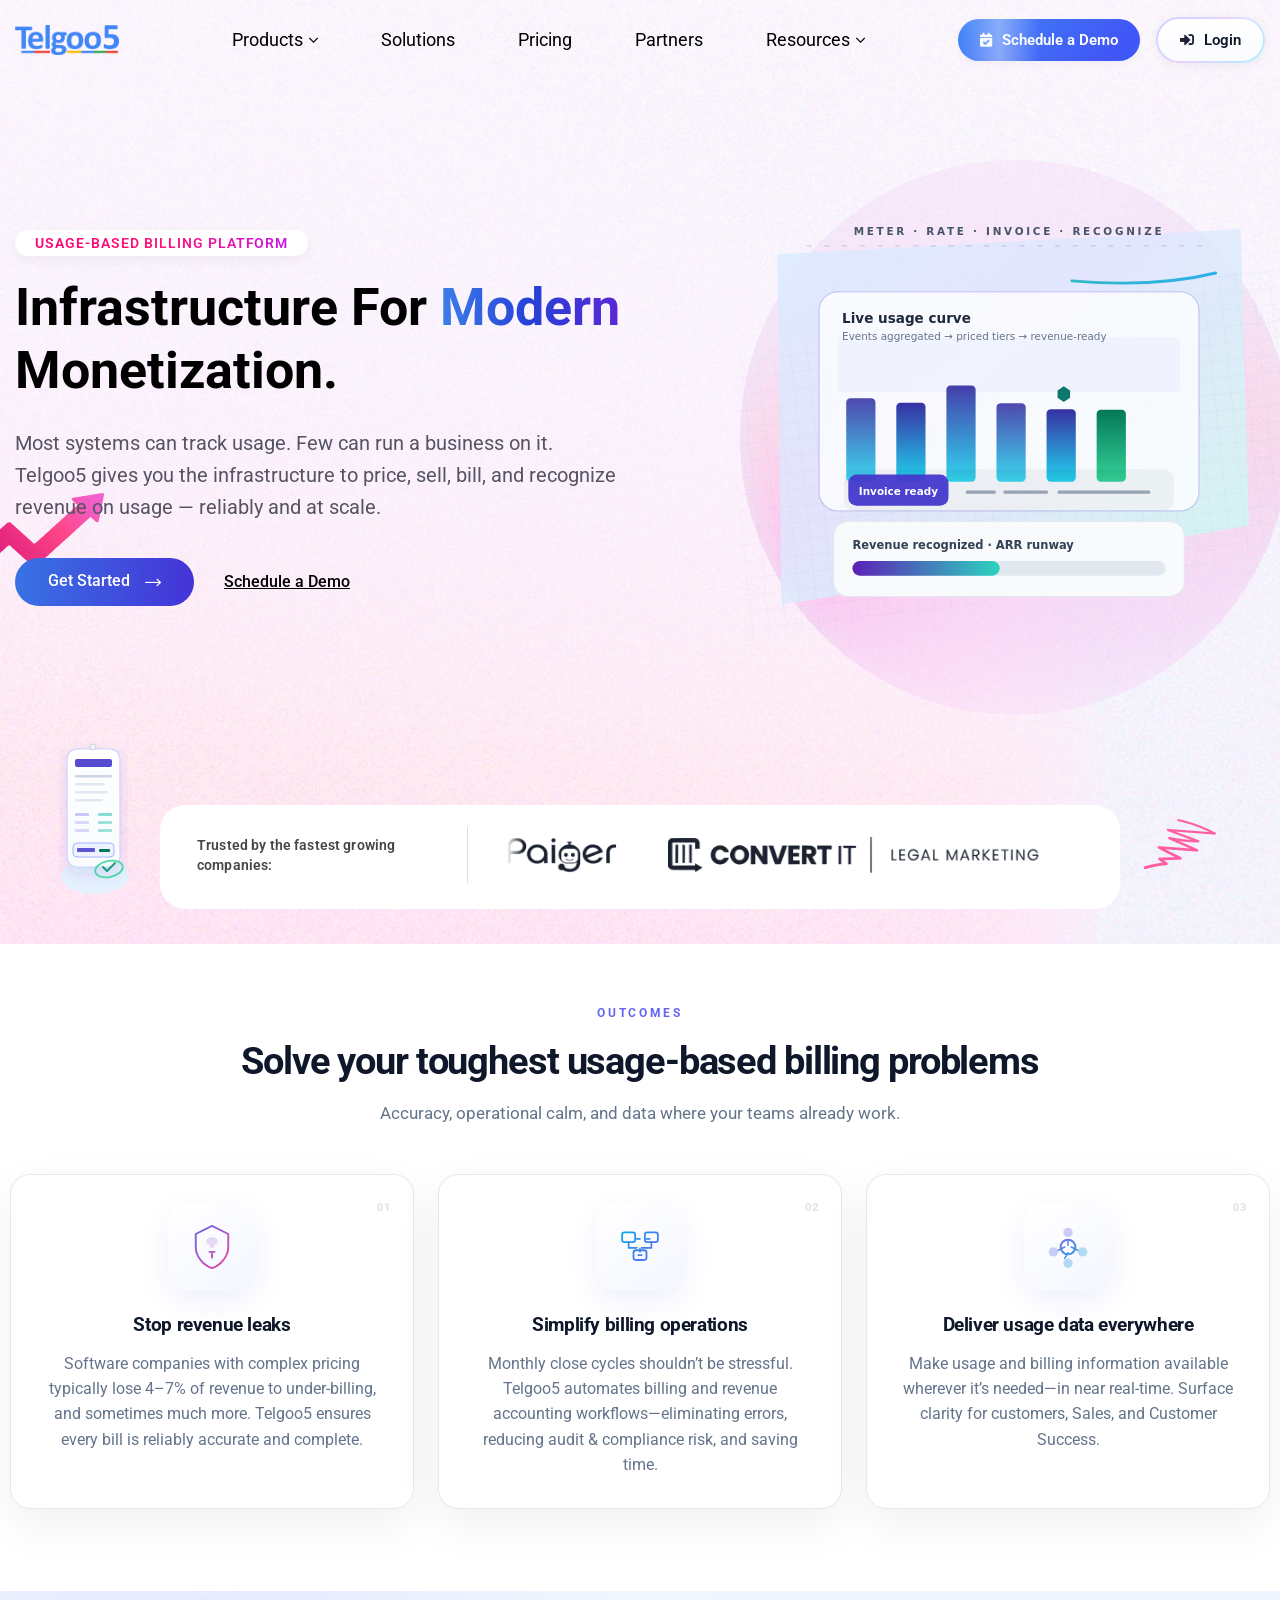
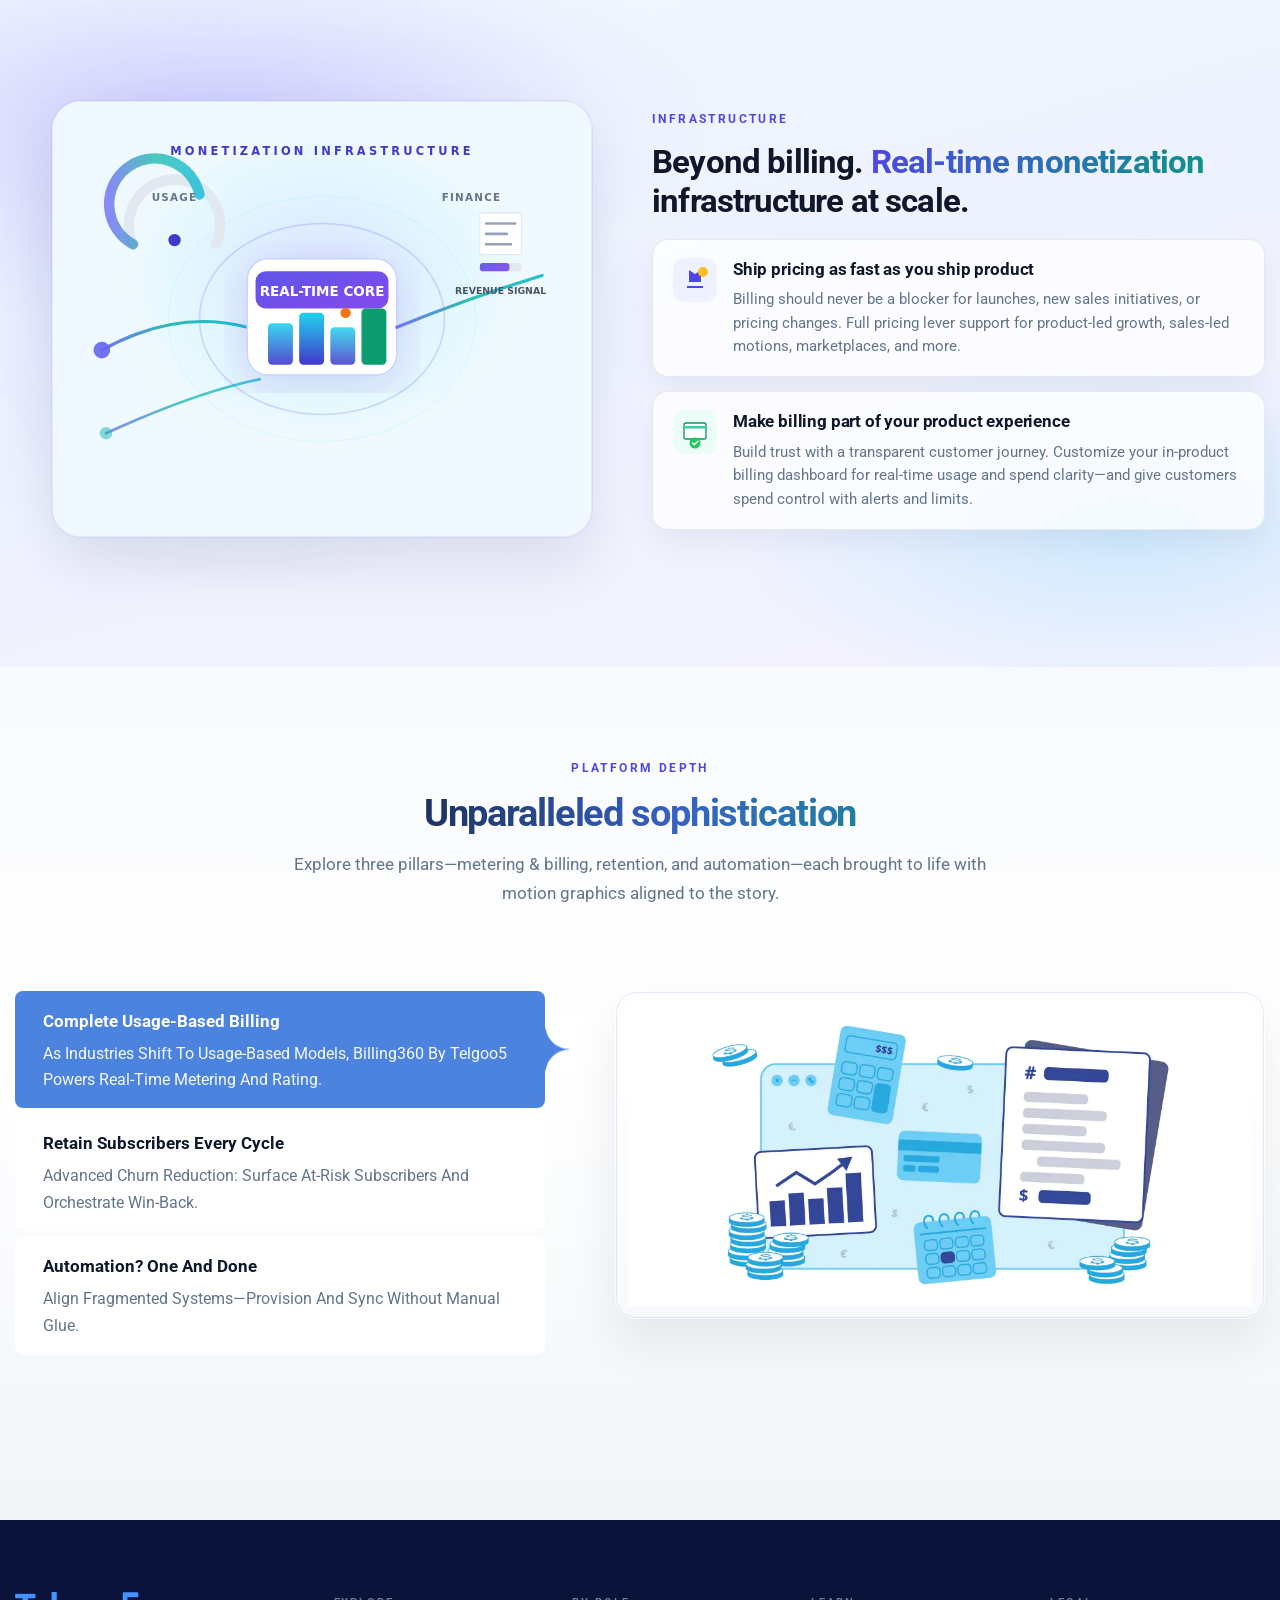
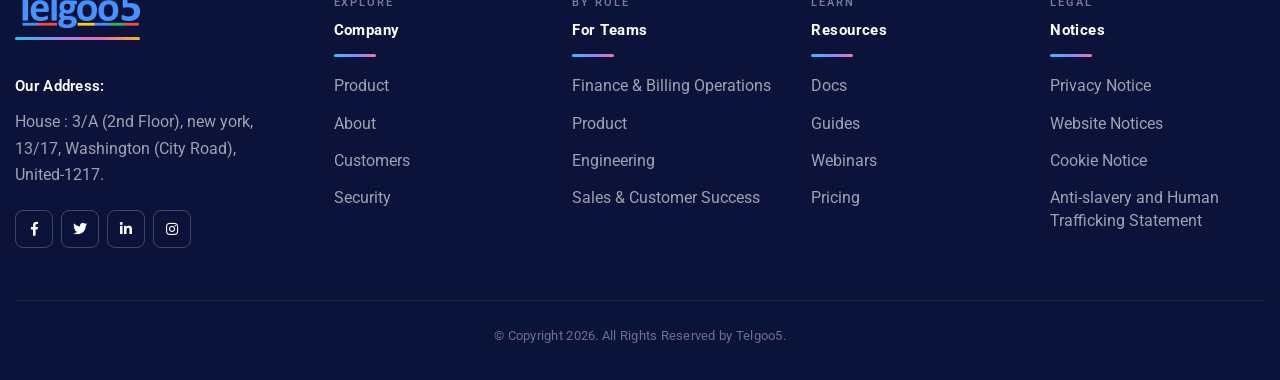
==== commit 8f6e7469: "text change" ====
--- a/index.html
+++ b/index.html
@@ -316,7 +316,7 @@
                                                                         <span class="arrow flaticon-035-right-arrow"></span>
                                                                     </a>
                                                                     <a class="demo js-schedule-demo-open" href="#"
-                                                                        role="button" aria-haspopup="dialog" aria-controls="schedule-demo-modal">Schedule a demo</a>
+                                                                        role="button" aria-haspopup="dialog" aria-controls="schedule-demo-modal">Schedule a Demo</a>
                                                                 </div>
                                                             </div>
                                                         </div>
--- a/assets/css/global.css
+++ b/assets/css/global.css
@@ -1420,7 +1420,7 @@
 	color: var(--white-color);
 	font-size: var(--font-16);
 	text-transform: capitalize;
-	padding: 12px 33px 12px;
+	padding: 6px 33px 6px;
 	font-family: var(--font-family-Jost);
 	background: linear-gradient(94.53deg, #3872e5 1.27%, #4531d6 102.78%);
 }
--- a/assets/css/usage-billing-main.css
+++ b/assets/css/usage-billing-main.css
@@ -3969,7 +3969,6 @@
 	position:relative;
 	font-weight:500;
 	color:var(--black-color);
-	text-transform:uppercase;
 	font-size:var(--font-16);
 	text-decoration:underline;
 	margin-left:var(--margin-left-30);
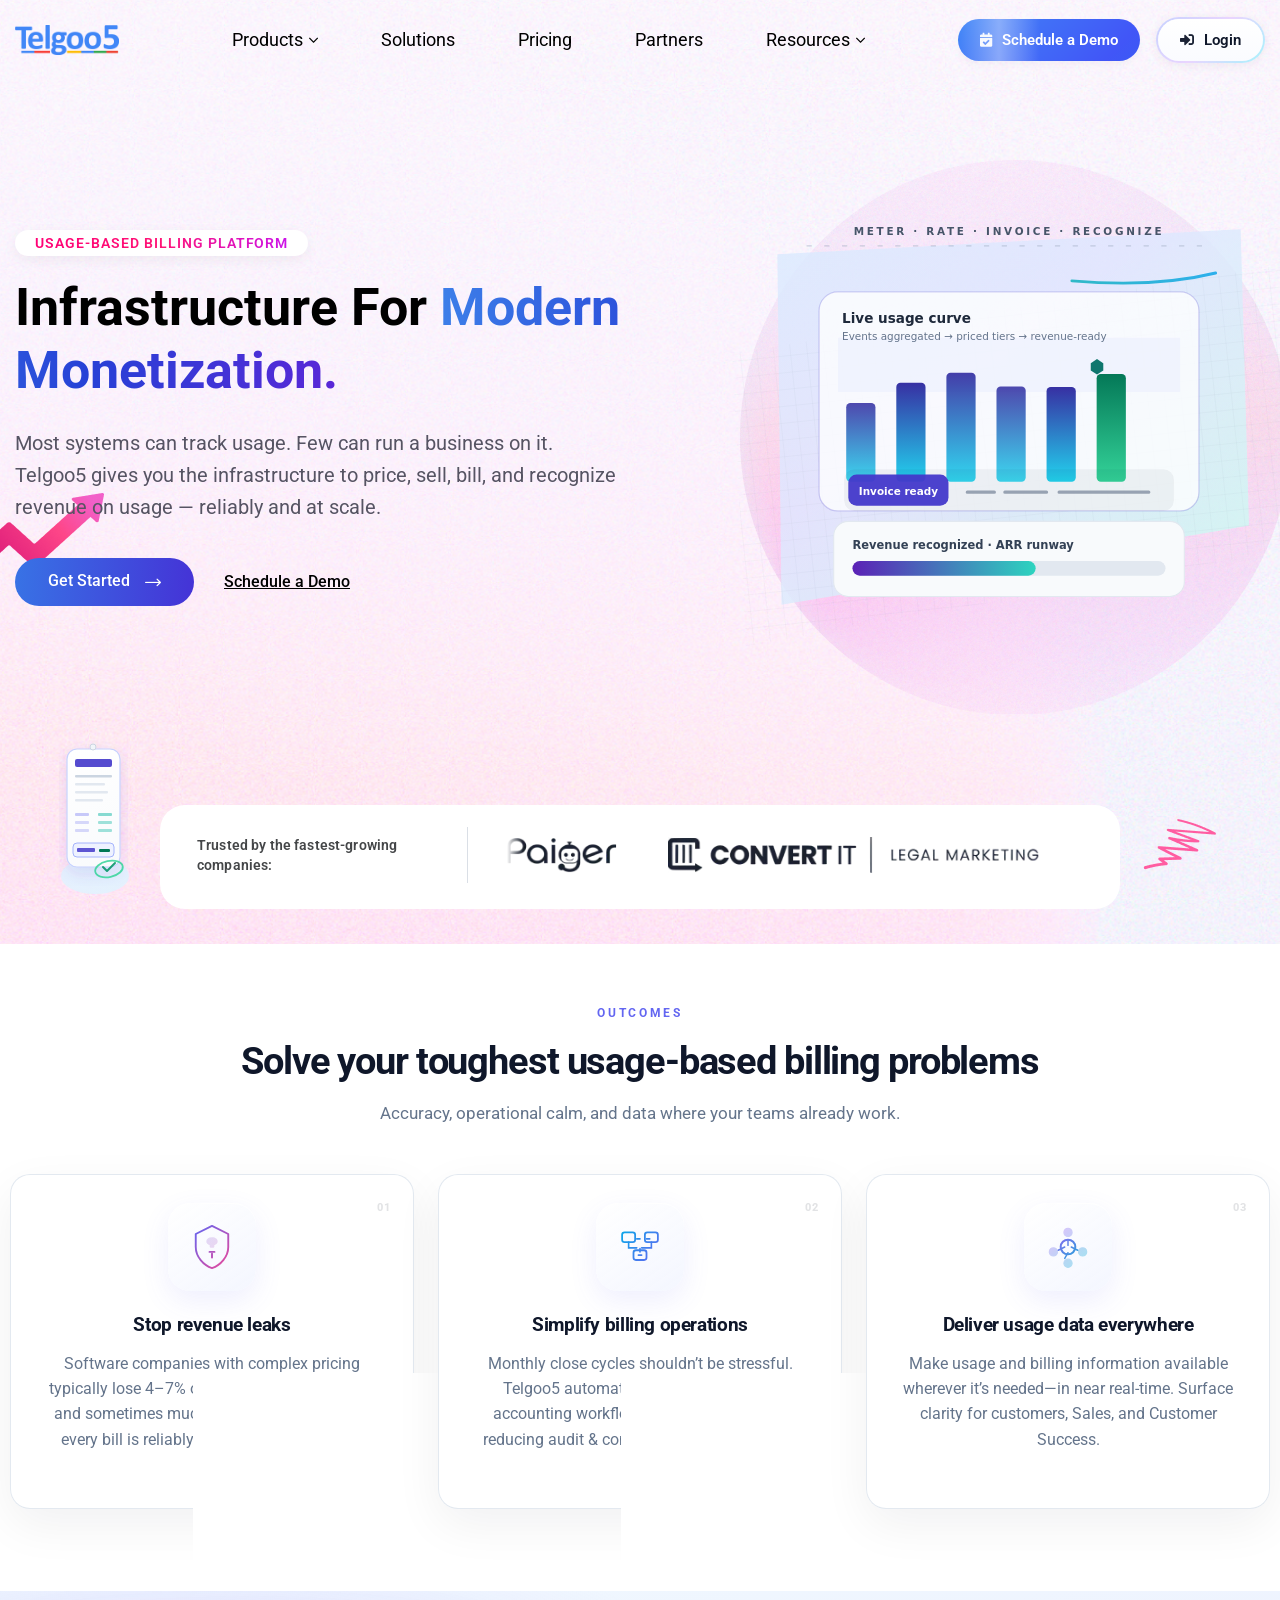
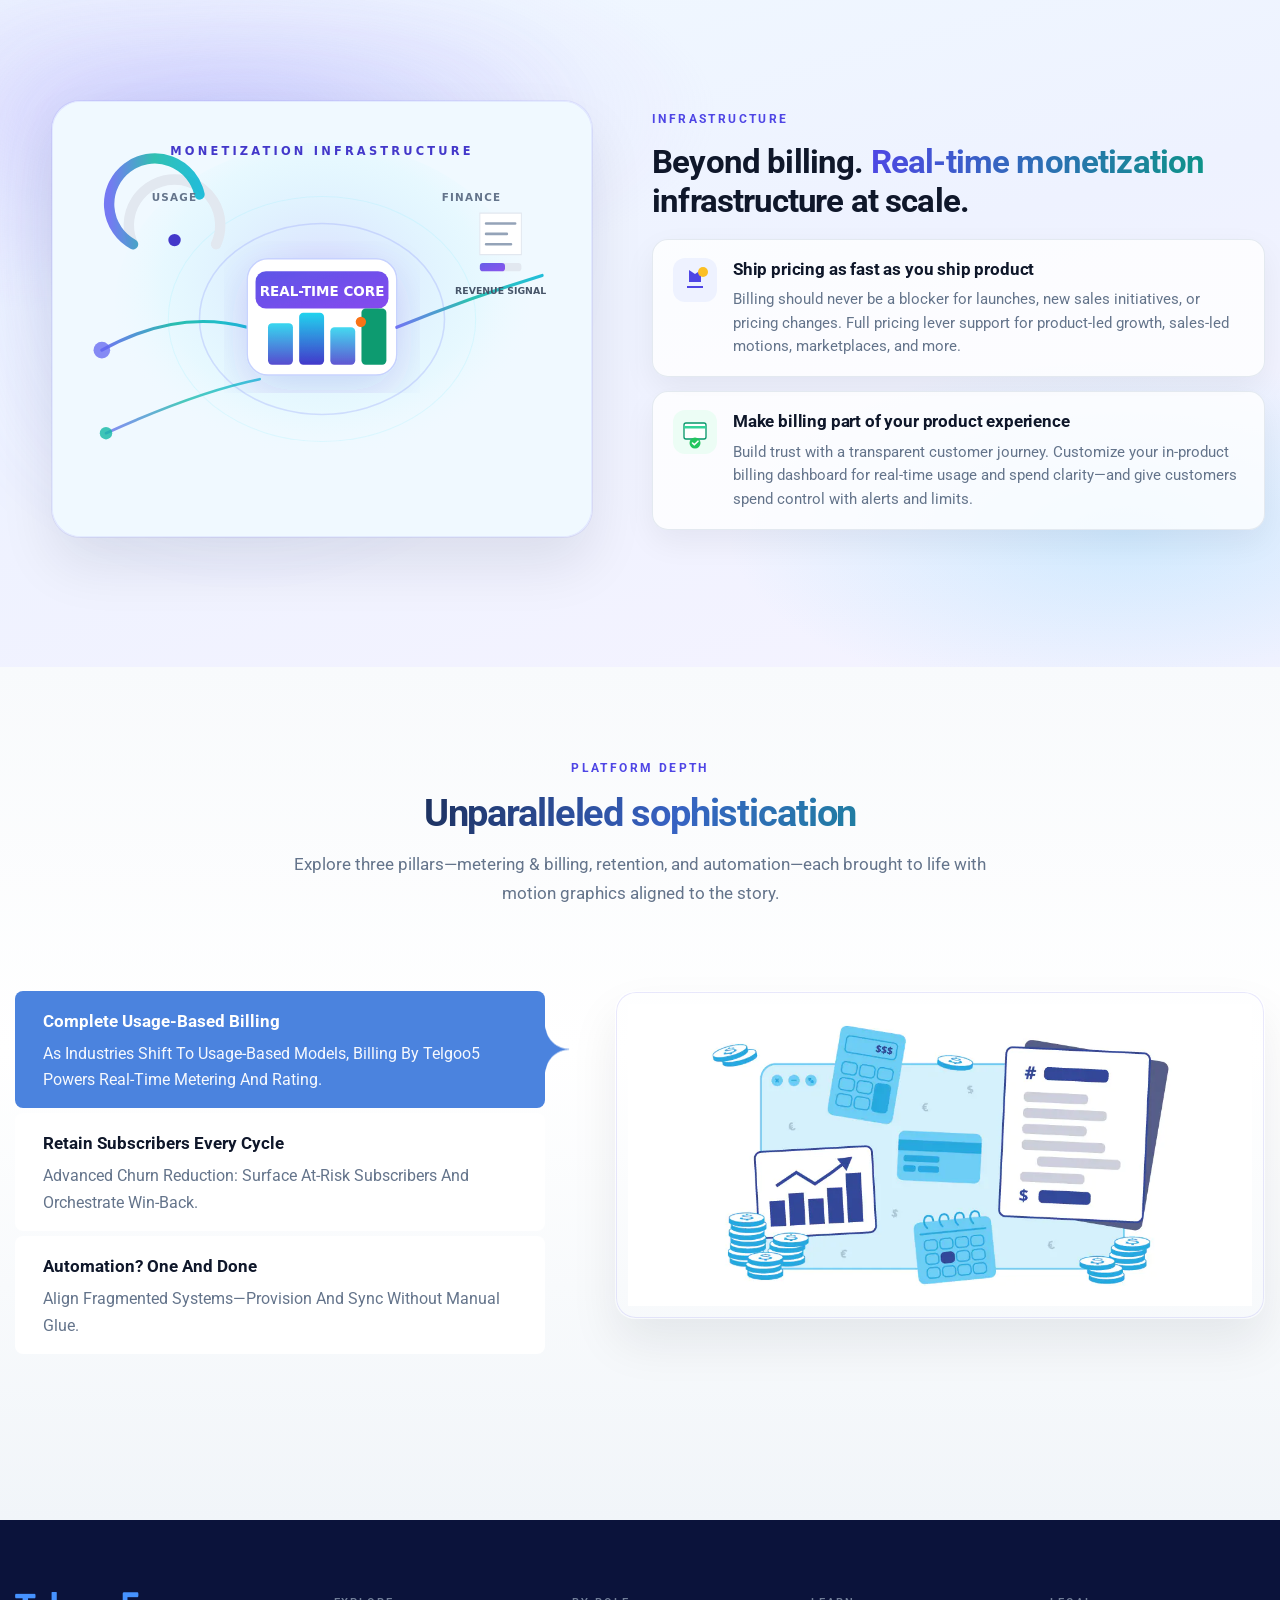
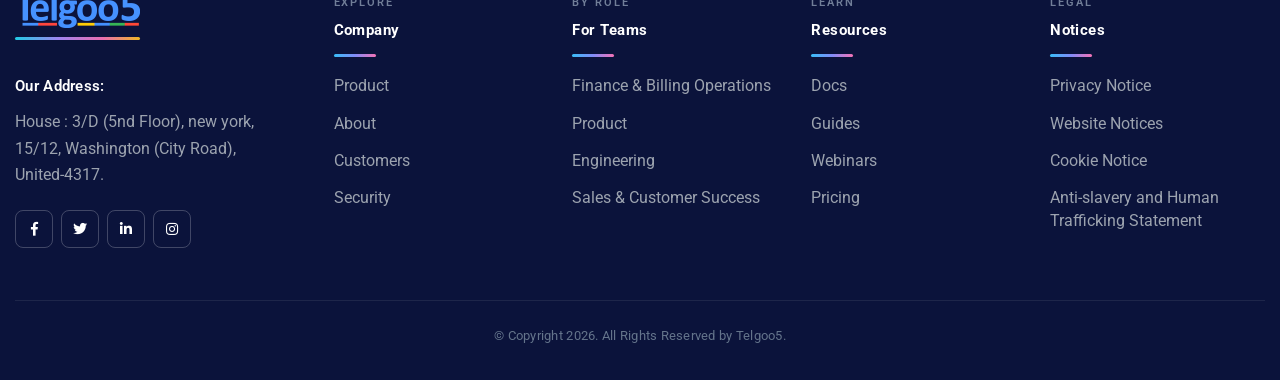
==== commit f82d330e: "chnges text and form" ====
--- a/index.html
+++ b/index.html
@@ -61,7 +61,7 @@
                         </div>
                         <!-- Right Box -->
                         <div class="right-box d-flex">
-                            <a class="support" href="#">+088) 409-4735</a>
+                            <a class="support" href="#">+1 (888) 409-4735</a>
                             <a class="phone" href="#">Click For Support</a>
                             <!-- Social Box -->
                             <ul class="social-box">
@@ -229,7 +229,7 @@
                             <!-- Header CTAs -->
                             <div class="login-box header-cta d-flex align-items-center flex-wrap gap-3">
                                 <a href="#" class="header-btn header-btn--demo js-schedule-demo-open" id="schedule-demo-trigger"
-                                    role="button" aria-haspopup="dialog" aria-controls="schedule-demo-modal">
+                                    role="button" aria-haspopup="dialog" aria-controls="get-started-modal">
                                     <span class="header-btn__shine" aria-hidden="true"></span>
                                     <span class="header-btn__icon" aria-hidden="true"><i class="fas fa-calendar-check"></i></span>
                                     <span class="header-btn__text">Schedule a Demo</span>
@@ -302,12 +302,12 @@
                                                         <div class="content-column col-lg-6 col-md-12 col-sm-12">
                                                             <div class="inner-column">
                                                                 <div class="title"><span>Usage-based billing platform</span></div>
-                                                                <h1>Infrastructure for <span>Modern</span>  Monetization.</h1>
+                                                                <h1>Infrastructure for <span>Modern Monetization.</span></h1>
                                                                 <div class="text">Most systems can track usage. Few can run a 
                                                                     business on it. Telgoo5 gives you the infrastructure to price,
                                                                      sell, bill, and recognize revenue on usage — reliably and at scale.</div>
                                                                 <div class="options-box d-flex align-items-center flex-wrap">
-                                                                    <a href="#" class="theme-btn btn-style-four js-schedule-demo-open"
+                                                                    <a href="#" class="theme-btn btn-style-four js-get-started-open"
                                                                         role="button" aria-haspopup="dialog" aria-controls="schedule-demo-modal">
                                                                         <span class="btn-wrap">
                                                                             <span class="text-one">Get Started</span>
@@ -316,7 +316,7 @@
                                                                         <span class="arrow flaticon-035-right-arrow"></span>
                                                                     </a>
                                                                     <a class="demo js-schedule-demo-open" href="#"
-                                                                        role="button" aria-haspopup="dialog" aria-controls="schedule-demo-modal">Schedule a Demo</a>
+                                                                        role="button" aria-haspopup="dialog" aria-controls="get-started-modal">Schedule a Demo</a>
                                                                 </div>
                                                             </div>
                                                         </div>
@@ -452,9 +452,9 @@
                                             <div class="auto-container">
                                                 <div class="inner-container trusted-by-section__inner">
                                                     <div class="trusted-by-hub" role="region"
-                                                        aria-label="Trusted by the fastest growing companies">
+                                                        aria-label="Trusted by the fastest-growing companies">
                                                         <div class="trusted-by-hub__intro">
-                                                            <p class="trusted-by-hub__label">Trusted by the fastest growing
+                                                            <p class="trusted-by-hub__label">Trusted by the fastest-growing
                                                                 companies:</p>
                                                         </div>
                                                         <span class="trusted-by-hub__divider" aria-hidden="true"></span>
@@ -780,7 +780,7 @@
                                                             <li data-tab="#prod-one551dbc7" class="tab-btn active-btn" role="presentation">
                                                                 <span>Complete Usage-Based Billing</span>
                                                                 <p class="panel-tab-desc">As industries shift to usage-based models,
-                                                                    Billing360 by Telgoo5 powers real-time metering and rating.</p>
+                                                                    Billing by Telgoo5 powers real-time metering and rating.</p>
                                                             </li>
                                                             <li data-tab="#prod-oneee330d9" class="tab-btn" role="presentation">
                                                                 <span>Retain Subscribers Every Cycle</span>
@@ -863,8 +863,8 @@
                                         </div>
                                         <div class="address">Our Address:</div>
 
-                                        <div class="text">House : 3/A (2nd Floor), new york, <br> 13/17, Washington
-                                            (City Road), <br> United-1217.</div>
+                                        <div class="text">House : 3/D (5nd Floor), new york, <br> 15/12, Washington
+                                            (City Road), <br> United-4317.</div>
 
                                         <ul class="social-box footer-telgoo__social">
                                             <li><a href="#" class="fab fa-facebook-f" aria-label="Facebook"></a></li>
@@ -965,17 +965,15 @@
         <!-- End Main Footer -->
     </div><!-- #page -->
 
-    <!-- Schedule demo modal (split-panel signup style) -->
-    <div id="schedule-demo-modal" class="schedule-demo-modal" aria-hidden="true" role="dialog" aria-modal="true"
-        aria-labelledby="schedule-demo-modal-title">
-        <div class="schedule-demo-modal__backdrop" data-schedule-demo-close tabindex="-1"></div>
+    <!-- Get Started modal — right: Let's get started (email + company size + Continue) -->
+    <div id="get-started-modal" class="schedule-demo-modal" aria-hidden="true" role="dialog" aria-modal="true"
+        aria-labelledby="get-started-modal-title">
+        <div class="schedule-demo-modal__backdrop" data-demo-modal-close tabindex="-1"></div>
         <div class="schedule-demo-modal__shell">
             <div class="schedule-demo-modal__split">
                 <aside class="schedule-demo-modal__promo" aria-hidden="false">
                     <div class="schedule-demo-modal__brand">
-                        <span class="schedule-demo-modal__brand-icon" aria-hidden="true">
-                           T
-                        </span>
+                        <span class="schedule-demo-modal__brand-icon" aria-hidden="true">T</span>
                         <div>
                             <span class="schedule-demo-modal__brand-name">Telgoo5</span>
                             <span class="schedule-demo-modal__brand-tag">Usage billing platform</span>
@@ -989,7 +987,7 @@
                         </li>
                         <li>
                             <span class="schedule-demo-modal__feat-icon" aria-hidden="true"><i class="fas fa-layer-group"></i></span>
-                            <span>Evaluate how Telgoo5 meets your needs - pricing, integrations, and scale.</span>
+                            <span>Evaluate how Telgoo5 meets your needs — pricing, integrations, and scale.</span>
                         </li>
                         <li>
                             <span class="schedule-demo-modal__feat-icon" aria-hidden="true"><i class="fas fa-chart-line"></i></span>
@@ -1001,58 +999,166 @@
                         </li>
                     </ul>
                 </aside>
-                <div class="schedule-demo-modal__form-panel">
-                    <h3 id="schedule-demo-modal-title" class="schedule-demo-modal__form-title">Create your sandbox</h3>
-                    <p class="schedule-demo-modal__form-lead">We'll use this information to set up your account and email your login details.</p>
-                    <form class="schedule-demo-modal__form" id="schedule-demo-form" action="#" method="post" novalidate>
-                        <div class="schedule-demo-modal__field">
-                            <label for="demo-work-email">Work email <abbr title="required">*</abbr></label>
-                            <input id="demo-work-email" name="work_email" type="email" autocomplete="email"
-                                placeholder="you@company.com" required>
-                        </div>
-                        <div class="schedule-demo-modal__row">
-                            <div class="schedule-demo-modal__field">
-                                <label for="demo-first-name">First name <abbr title="required">*</abbr></label>
-                                <input id="demo-first-name" name="first_name" type="text" autocomplete="given-name"
-                                    placeholder="First name" required>
+                <div class="schedule-demo-modal__form-panel schedule-demo-modal__form-panel--onboarding">
+                    <h3 id="get-started-modal-title" class="schedule-demo-modal__form-title">Let's get started</h3>
+                    <p class="schedule-demo-modal__form-lead">Please answer a few questions so we can personalize your demo.</p>
+                    <form class="schedule-demo-modal__form" id="get-started-form" action="#" method="post" novalidate>
+                        <div class="schedule-demo-modal__field schedule-demo-modal__field--flush">
+                            <label for="gs-work-email">Work email <abbr title="required">*</abbr></label>
+                            <input id="gs-work-email" name="work_email" type="email" autocomplete="email"
+                                placeholder="Work email" required>
+                        </div>
+                        <fieldset class="schedule-demo-modal__emp-fieldset">
+                            <legend class="schedule-demo-modal__emp-legend">How many employees are at your company?</legend>
+                            <div class="schedule-demo-modal__emp-grid" role="radiogroup" aria-label="Company size">
+                                <label class="schedule-demo-modal__emp-chip">
+                                    <input type="radio" name="gs_employees" value="1-10" required>
+                                    <span>1-10</span>
+                                </label>
+                                <label class="schedule-demo-modal__emp-chip">
+                                    <input type="radio" name="gs_employees" value="11-50">
+                                    <span>11-50</span>
+                                </label>
+                                <label class="schedule-demo-modal__emp-chip">
+                                    <input type="radio" name="gs_employees" value="51-250">
+                                    <span>51-250</span>
+                                </label>
+                                <label class="schedule-demo-modal__emp-chip">
+                                    <input type="radio" name="gs_employees" value="251-1000">
+                                    <span>251-1000</span>
+                                </label>
+                                <label class="schedule-demo-modal__emp-chip schedule-demo-modal__emp-chip--solo">
+                                    <input type="radio" name="gs_employees" value="1001+">
+                                    <span>1001+</span>
+                                </label>
                             </div>
-                            <div class="schedule-demo-modal__field">
-                                <label for="demo-last-name">Last name <abbr title="required">*</abbr></label>
-                                <input id="demo-last-name" name="last_name" type="text" autocomplete="family-name"
-                                    placeholder="Last name" required>
-                            </div>
-                        </div>
-                        <div class="schedule-demo-modal__field">
-                            <label for="demo-company">Company <abbr title="required">*</abbr></label>
-                            <input id="demo-company" name="company" type="text" autocomplete="organization"
-                                placeholder="Company name" required>
-                        </div>
-                        <div class="schedule-demo-modal__field">
-                            <label for="demo-employees">Number of employees <abbr title="required">*</abbr></label>
-                            <div class="schedule-demo-modal__select-wrap">
-                                <select id="demo-employees" name="employees" required>
-                                    <option value="" disabled selected>Select range</option>
-                                    <option value="1-10">1–10</option>
-                                    <option value="11-50">11–50</option>
-                                    <option value="51-200">51–200</option>
-                                    <option value="201-1000">201–1,000</option>
-                                    <option value="1000+">1,000+</option>
-                                </select>
-                            </div>
-                        </div>
-                        <label class="schedule-demo-modal__consent">
-                            <input type="checkbox" name="terms" id="demo-terms" required checked>
-                            <span>I agree to Telgoo5's <a href="#">Terms of Service</a> and <a href="#">Privacy Policy</a>.</span>
+                        </fieldset>
+                        <label class="schedule-demo-modal__consent schedule-demo-modal__consent--comms">
+                            <input type="checkbox" name="comms_ok" id="gs-comms-ok" checked>
+                            <span>By completing this form, I agree to receive communications from Telgoo5. I can unsubscribe at any
+                                time. For more information, please review our
+                                <a class="schedule-demo-modal__privacy-link" href="#">Privacy Policy</a>.</span>
                         </label>
-                        <div class="schedule-demo-modal__actions">
-                            <button type="submit" class="login-page__submit">Request demo</button>
-                           
-                        </div>
+                        <button type="submit" class="login-page__submit">Continue</button>
                     </form>
                 </div>
             </div>
-            <button type="button" class="schedule-demo-modal__close" aria-label="Close dialog"
-                data-schedule-demo-close>
+            <button type="button" class="schedule-demo-modal__close" aria-label="Close dialog" data-demo-modal-close>
+                <span aria-hidden="true">&times;</span>
+            </button>
+        </div>
+    </div>
+
+    <!-- Schedule a Demo modal — right: Create your sandbox (full form + Request demo) -->
+    <div id="schedule-demo-modal" class="schedule-demo-modal" aria-hidden="true" role="dialog" aria-modal="true"
+        aria-labelledby="schedule-demo-sandbox-title">
+        <div class="schedule-demo-modal__backdrop" data-demo-modal-close tabindex="-1"></div>
+        <div class="schedule-demo-modal__shell">
+            <div class="schedule-demo-modal__split">
+                <aside class="schedule-demo-modal__promo" aria-hidden="false">
+                    <div class="schedule-demo-modal__brand">
+                        <span class="schedule-demo-modal__brand-icon" aria-hidden="true">T</span>
+                        <div>
+                            <span class="schedule-demo-modal__brand-name">Telgoo5</span>
+                            <span class="schedule-demo-modal__brand-tag">Usage billing platform</span>
+                        </div>
+                    </div>
+                    <h2 class="schedule-demo-modal__promo-title">Get started with Telgoo5</h2>
+                    <ul class="schedule-demo-modal__features">
+                        <li>
+                            <span class="schedule-demo-modal__feat-icon" aria-hidden="true"><i class="fas fa-rocket"></i></span>
+                            <span>Ship usage-rated pricing in weeks, not quarters.</span>
+                        </li>
+                        <li>
+                            <span class="schedule-demo-modal__feat-icon" aria-hidden="true"><i class="fas fa-layer-group"></i></span>
+                            <span>Evaluate how Telgoo5 meets your needs — pricing, integrations, and scale.</span>
+                        </li>
+                        <li>
+                            <span class="schedule-demo-modal__feat-icon" aria-hidden="true"><i class="fas fa-chart-line"></i></span>
+                            <span>Monetize smarter with real-time usage visibility.</span>
+                        </li>
+                        <li>
+                            <span class="schedule-demo-modal__feat-icon" aria-hidden="true"><i class="fas fa-expand-arrows-alt"></i></span>
+                            <span>Iterate on pricing without ripping out your stack.</span>
+                        </li>
+                    </ul>
+                </aside>
+                <div class="schedule-demo-modal__form-panel schedule-demo-modal__form-panel--sandbox">
+                    <div class="schedule-demo-modal__sandbox-views">
+                        <div class="schedule-demo-modal__sandbox-form-view" id="sd-form-view">
+                            <h3 id="schedule-demo-sandbox-title" class="schedule-demo-modal__form-title">Create your sandbox</h3>
+                            <p class="schedule-demo-modal__form-lead">We'll use this information to set up your account and email your
+                                login details.</p>
+                            <form class="schedule-demo-modal__form" id="schedule-demo-full-form" action="#" method="post" novalidate>
+                                <div class="schedule-demo-modal__field">
+                                    <label for="sd-work-email">Work email <abbr title="required">*</abbr></label>
+                                    <input id="sd-work-email" name="work_email" type="email" autocomplete="email"
+                                        placeholder="you@company.com" required>
+                                </div>
+                                <div class="schedule-demo-modal__row">
+                                    <div class="schedule-demo-modal__field">
+                                        <label for="sd-first-name">First name <abbr title="required">*</abbr></label>
+                                        <input id="sd-first-name" name="first_name" type="text" autocomplete="given-name"
+                                            placeholder="First name" required>
+                                    </div>
+                                    <div class="schedule-demo-modal__field">
+                                        <label for="sd-last-name">Last name <abbr title="required">*</abbr></label>
+                                        <input id="sd-last-name" name="last_name" type="text" autocomplete="family-name"
+                                            placeholder="Last name" required>
+                                    </div>
+                                </div>
+                                <div class="schedule-demo-modal__field">
+                                    <label for="sd-company">Company <abbr title="required">*</abbr></label>
+                                    <input id="sd-company" name="company" type="text" autocomplete="organization"
+                                        placeholder="Company name" required>
+                                </div>
+                                <div class="schedule-demo-modal__field">
+                                    <label for="sd-employees">Number of employees <abbr title="required">*</abbr></label>
+                                    <div class="schedule-demo-modal__select-wrap">
+                                        <select id="sd-employees" name="employees" required>
+                                            <option value="" disabled selected>Select range</option>
+                                            <option value="1-10">1–10</option>
+                                            <option value="11-50">11–50</option>
+                                            <option value="51-200">51–200</option>
+                                            <option value="201-1000">201–1,000</option>
+                                            <option value="1000+">1,000+</option>
+                                        </select>
+                                    </div>
+                                </div>
+                                <label class="schedule-demo-modal__consent">
+                                    <input type="checkbox" name="terms" id="sd-terms" checked>
+                                    <span>I agree to Telgoo5's <a href="#">Terms of Service</a> and <a href="#">Privacy Policy</a>.</span>
+                                </label>
+                                <button type="button" class="login-page__submit" id="sd-create-sandbox-btn">Create Sandbox</button>
+                            </form>
+                        </div>
+                        <div class="schedule-demo-modal__sandbox-success" id="sd-success-view" aria-hidden="true">
+                            <div class="schedule-demo-sandbox-success__box" role="status">
+                                <div class="schedule-demo-sandbox-success__ambient" aria-hidden="true"></div>
+                                <div class="schedule-demo-sandbox-success__icon-wrap" aria-hidden="true">
+                                    <div class="schedule-demo-sandbox-success__confetti" aria-hidden="true">
+                                        <span></span><span></span><span></span><span></span>
+                                        <span></span><span></span><span></span><span></span>
+                                    </div>
+                                    <span class="schedule-demo-sandbox-success__orbit"></span>
+                                    <span class="schedule-demo-sandbox-success__pulse"></span>
+                                    <span class="schedule-demo-sandbox-success__circle">
+                                        <i class="fas fa-check"></i>
+                                    </span>
+                                </div>
+                                <p class="schedule-demo-sandbox-success__eyebrow">You’re in</p>
+                                <h3 id="sd-success-title" class="schedule-demo-sandbox-success__title">Sandbox created</h3>
+                                <p class="schedule-demo-sandbox-success__lead">Your sandbox is ready. We sent login steps to your work email — check your inbox shortly.</p>
+                                <button type="button" class="login-page__submit schedule-demo-sandbox-success__done" id="sd-success-done" data-demo-modal-close>
+                                    <span class="schedule-demo-sandbox-success__done-shine" aria-hidden="true"></span>
+                                    <span>Done</span>
+                                </button>
+                            </div>
+                        </div>
+                    </div>
+                </div>
+            </div>
+            <button type="button" class="schedule-demo-modal__close" aria-label="Close dialog" data-demo-modal-close>
                 <span aria-hidden="true">&times;</span>
             </button>
         </div>
@@ -1093,72 +1199,176 @@
     <script src="assets/js/main.js" defer></script>
     <script>
 (function () {
-  var modal = document.getElementById('schedule-demo-modal');
-  if (!modal) return;
-  var openers = document.querySelectorAll('.js-schedule-demo-open');
-  var closers = modal.querySelectorAll('[data-schedule-demo-close]');
-  var focusableSel = 'button:not([disabled]), [href], input:not([disabled]), select:not([disabled]), textarea:not([disabled]), [tabindex]:not([tabindex="-1"])';
+  var focusableSel =
+    'button:not([disabled]), [href], input:not([disabled]), select:not([disabled]), textarea:not([disabled]), [tabindex]:not([tabindex="-1"])';
+  var bodyLockClass = 'schedule-demo-modal-open';
   var lastFocus = null;
-
-  function getFocusable() {
+  var activeModal = null;
+
+  function getFocusable(modal) {
     return Array.prototype.slice.call(modal.querySelectorAll(focusableSel)).filter(function (el) {
-      return el.offsetParent !== null || el === modal.querySelector('.schedule-demo-modal__close');
+      return el.offsetParent !== null || el.classList.contains('schedule-demo-modal__close');
     });
   }
 
-  function openModal(e) {
-    if (e) e.preventDefault();
+  function closeModalEl(modal, restoreFocus) {
+    if (!modal) return;
+    modal.setAttribute('aria-hidden', 'true');
+    modal.classList.remove('is-open');
+    if (activeModal === modal) activeModal = null;
+    if (!document.querySelector('.schedule-demo-modal.is-open')) {
+      document.body.classList.remove(bodyLockClass);
+    }
+    if (restoreFocus !== false && lastFocus && typeof lastFocus.focus === 'function') {
+      lastFocus.focus();
+    }
+  }
+
+  function resetGetStarted() {
+    var f = document.getElementById('get-started-form');
+    if (f) f.reset();
+    var gs = document.getElementById('get-started-modal');
+    if (gs) {
+      gs.querySelectorAll('.schedule-demo-modal__emp-chip').forEach(function (chip) {
+        chip.classList.remove('is-selected');
+      });
+    }
+    var comms = document.getElementById('gs-comms-ok');
+    if (comms) comms.checked = true;
+  }
+
+  function resetScheduleDemo() {
+    var f = document.getElementById('schedule-demo-full-form');
+    if (f) f.reset();
+    var terms = document.getElementById('sd-terms');
+    if (terms) terms.checked = true;
+    var sel = document.getElementById('sd-employees');
+    if (sel) sel.selectedIndex = 0;
+    var panel = document.querySelector('.schedule-demo-modal__form-panel--sandbox');
+    if (panel) panel.classList.remove('is-success');
+    var sdModal = document.getElementById('schedule-demo-modal');
+    if (sdModal) sdModal.setAttribute('aria-labelledby', 'schedule-demo-sandbox-title');
+    var sv = document.getElementById('sd-success-view');
+    var fv = document.getElementById('sd-form-view');
+    if (sv) sv.setAttribute('aria-hidden', 'true');
+    if (fv) fv.removeAttribute('aria-hidden');
+  }
+
+  function openModal(modal, ev) {
+    if (!modal) return;
+    if (ev) ev.preventDefault();
+    document.querySelectorAll('.schedule-demo-modal.is-open').forEach(function (m) {
+      closeModalEl(m, false);
+    });
     lastFocus = document.activeElement;
     modal.setAttribute('aria-hidden', 'false');
     modal.classList.add('is-open');
-    document.body.classList.add('schedule-demo-modal-open');
-    var first = modal.querySelector('#demo-work-email') || modal.querySelector('.schedule-demo-modal__close');
-    if (first) first.focus();
+    document.body.classList.add(bodyLockClass);
+    activeModal = modal;
+    if (modal.id === 'get-started-modal') {
+      resetGetStarted();
+      var em = document.getElementById('gs-work-email');
+      if (em) window.setTimeout(function () { em.focus(); }, 10);
+    } else if (modal.id === 'schedule-demo-modal') {
+      resetScheduleDemo();
+      var sd = document.getElementById('sd-work-email');
+      if (sd) window.setTimeout(function () { sd.focus(); }, 10);
+    }
   }
 
-  function closeModal() {
-    modal.setAttribute('aria-hidden', 'true');
-    modal.classList.remove('is-open');
-    document.body.classList.remove('schedule-demo-modal-open');
-    if (lastFocus && typeof lastFocus.focus === 'function') lastFocus.focus();
-  }
-
-  openers.forEach(function (btn) {
-    btn.addEventListener('click', openModal);
+  document.querySelectorAll('.js-get-started-open').forEach(function (btn) {
+    btn.addEventListener('click', function (e) {
+      openModal(document.getElementById('schedule-demo-modal'), e);
+    });
   });
-  closers.forEach(function (el) {
-    el.addEventListener('click', closeModal);
+
+  document.querySelectorAll('.js-schedule-demo-open').forEach(function (btn) {
+    btn.addEventListener('click', function (e) {
+      openModal(document.getElementById('get-started-modal'), e);
+    });
   });
 
+  document.querySelectorAll('[data-demo-modal-close]').forEach(function (el) {
+    el.addEventListener('click', function () {
+      var modal = el.closest('.schedule-demo-modal');
+      if (modal) closeModalEl(modal, true);
+    });
+  });
+
   document.addEventListener('keydown', function (e) {
-    if (!modal.classList.contains('is-open')) return;
+    var open = document.querySelector('.schedule-demo-modal.is-open');
+    if (!open) return;
     if (e.key === 'Escape') {
       e.preventDefault();
-      closeModal();
+      closeModalEl(open, true);
       return;
     }
-    if (e.key === 'Tab') {
-      var nodes = getFocusable();
-      if (nodes.length === 0) return;
-      var first = nodes[0];
-      var last = nodes[nodes.length - 1];
-      if (e.shiftKey && document.activeElement === first) {
-        e.preventDefault();
-        last.focus();
-      } else if (!e.shiftKey && document.activeElement === last) {
-        e.preventDefault();
-        first.focus();
-      }
+    if (e.key !== 'Tab') return;
+    var nodes = getFocusable(open);
+    if (nodes.length === 0) return;
+    var first = nodes[0];
+    var last = nodes[nodes.length - 1];
+    if (e.shiftKey && document.activeElement === first) {
+      e.preventDefault();
+      last.focus();
+    } else if (!e.shiftKey && document.activeElement === last) {
+      e.preventDefault();
+      first.focus();
     }
   });
 
-  var form = document.getElementById('schedule-demo-form');
-  if (form) {
-    form.addEventListener('submit', function (e) {
+  var gsm = document.getElementById('get-started-modal');
+  if (gsm) {
+    gsm.querySelectorAll('.schedule-demo-modal__emp-chip input[type="radio"]').forEach(function (radio) {
+      radio.addEventListener('change', function () {
+        gsm.querySelectorAll('.schedule-demo-modal__emp-chip').forEach(function (chip) {
+          chip.classList.remove('is-selected');
+        });
+        if (radio.checked && radio.closest('.schedule-demo-modal__emp-chip')) {
+          radio.closest('.schedule-demo-modal__emp-chip').classList.add('is-selected');
+        }
+      });
+    });
+  }
+
+  var formGs = document.getElementById('get-started-form');
+  if (formGs) {
+    formGs.addEventListener('submit', function (e) {
       e.preventDefault();
-      if (!form.checkValidity()) return;
-      closeModal();
-      form.reset();
+      var m = document.getElementById('get-started-modal');
+      if (m) closeModalEl(m, true);
+      formGs.reset();
+      gsm &&
+        gsm.querySelectorAll('.schedule-demo-modal__emp-chip').forEach(function (chip) {
+          chip.classList.remove('is-selected');
+        });
+    });
+  }
+
+  function showSandboxCreated() {
+    var panel = document.querySelector('.schedule-demo-modal__form-panel--sandbox');
+    var sdModal = document.getElementById('schedule-demo-modal');
+    if (panel) panel.classList.add('is-success');
+    if (sdModal) sdModal.setAttribute('aria-labelledby', 'sd-success-title');
+    var sv = document.getElementById('sd-success-view');
+    var fv = document.getElementById('sd-form-view');
+    if (sv) sv.setAttribute('aria-hidden', 'false');
+    if (fv) fv.setAttribute('aria-hidden', 'true');
+    var doneBtn = document.getElementById('sd-success-done');
+    if (doneBtn) window.setTimeout(function () { doneBtn.focus(); }, 90);
+  }
+
+  var formSd = document.getElementById('schedule-demo-full-form');
+  if (formSd) {
+    formSd.addEventListener('submit', function (e) {
+      e.preventDefault();
+    });
+  }
+
+  var sdCreateBtn = document.getElementById('sd-create-sandbox-btn');
+  if (sdCreateBtn) {
+    sdCreateBtn.addEventListener('click', function () {
+      showSandboxCreated();
     });
   }
 })();
--- a/assets/css/custom.css
+++ b/assets/css/custom.css
@@ -1148,14 +1148,18 @@
   padding: 24px 16px;
   visibility: hidden;
   opacity: 0;
-  transition: opacity 0.24s ease, visibility 0.24s ease;
   pointer-events: none;
+  /* Fade closed, then hide from tab order / layout */
+  transition:
+    opacity 0.3s ease,
+    visibility 0s linear 0.3s;
 }
 
 .schedule-demo-modal.is-open {
   visibility: visible;
   opacity: 1;
   pointer-events: auto;
+  transition: opacity 0.3s ease;
 }
 
 .schedule-demo-modal__backdrop {
@@ -1176,6 +1180,12 @@
   overflow: hidden;
   display: flex;
   flex-direction: column;
+  transform: translate3d(0, 16px, 0) scale(0.97);
+  transition: transform 0.35s cubic-bezier(0.22, 1, 0.36, 1);
+}
+
+.schedule-demo-modal.is-open .schedule-demo-modal__shell {
+  transform: translate3d(0, 0, 0) scale(1);
 }
 
 .schedule-demo-modal__close {
@@ -1300,6 +1310,475 @@
   background: #fff;
 }
 
+.schedule-demo-modal__form-panel--onboarding {
+  background: #f1f5f9;
+}
+
+.schedule-demo-modal__form-panel--sandbox {
+  background: #fff;
+}
+
+.schedule-demo-modal__sandbox-views {
+  position: relative;
+  min-height: min(420px, 58vh);
+}
+
+.schedule-demo-modal__sandbox-success {
+  display: none;
+  align-items: center;
+  justify-content: center;
+  padding: 8px 0 12px;
+}
+
+.schedule-demo-modal__form-panel--sandbox.is-success .schedule-demo-modal__sandbox-form-view {
+  display: none;
+}
+
+.schedule-demo-modal__form-panel--sandbox.is-success .schedule-demo-modal__sandbox-success {
+  display: flex;
+}
+
+.schedule-demo-sandbox-success__box {
+  position: relative;
+  width: 100%;
+  max-width: 420px;
+  margin: 0 auto;
+  padding: 36px 32px 32px;
+  text-align: center;
+  border-radius: 22px;
+  overflow: hidden;
+  isolation: isolate;
+  opacity: 0;
+  transform: translate3d(0, 24px, 0) scale(0.94) perspective(800px) rotateX(4deg);
+  transition:
+    opacity 0.5s cubic-bezier(0.22, 1, 0.36, 1),
+    transform 0.6s cubic-bezier(0.22, 1, 0.36, 1);
+}
+
+.schedule-demo-modal__form-panel--sandbox.is-success .schedule-demo-sandbox-success__box {
+  opacity: 1;
+  transform: translate3d(0, 0, 0) scale(1) perspective(800px) rotateX(0deg);
+}
+
+.schedule-demo-sandbox-success__ambient {
+  position: absolute;
+  inset: -40%;
+  z-index: 0;
+  background:
+    radial-gradient(ellipse 80% 50% at 20% 0%, rgba(99, 102, 241, 0.16), transparent 50%),
+    radial-gradient(ellipse 70% 45% at 90% 20%, rgba(45, 212, 191, 0.18), transparent 50%),
+    radial-gradient(ellipse 60% 40% at 50% 100%, rgba(14, 54, 129, 0.1), transparent 55%);
+  pointer-events: none;
+  animation: sd-success-ambient-shift 10s ease-in-out infinite alternate;
+}
+
+@keyframes sd-success-ambient-shift {
+  0% {
+    transform: translate(-2%, -1%) rotate(-2deg);
+  }
+
+  100% {
+    transform: translate(2%, 2%) rotate(2deg);
+  }
+}
+
+.schedule-demo-sandbox-success__confetti {
+  position: absolute;
+  left: 50%;
+  top: 50%;
+  z-index: 3;
+  width: 0;
+  height: 0;
+  pointer-events: none;
+}
+
+.schedule-demo-sandbox-success__confetti span {
+  position: absolute;
+  left: 0;
+  top: 0;
+  width: 7px;
+  height: 12px;
+  margin: -6px 0 0 -3.5px;
+  border-radius: 2px;
+  transform-origin: center center;
+  opacity: 0;
+  animation: sd-success-spark 0.95s cubic-bezier(0.22, 1, 0.36, 1) both;
+}
+
+.schedule-demo-sandbox-success__confetti span:nth-child(1) {
+  background: linear-gradient(180deg, #a5b4fc, #6366f1);
+  animation-delay: 0.08s;
+  --sd-spark: 0deg;
+}
+
+.schedule-demo-sandbox-success__confetti span:nth-child(2) {
+  background: linear-gradient(180deg, #5eead4, #14b8a6);
+  animation-delay: 0.1s;
+  --sd-spark: 45deg;
+}
+
+.schedule-demo-sandbox-success__confetti span:nth-child(3) {
+  background: linear-gradient(180deg, #93c5fd, #3b82f6);
+  animation-delay: 0.06s;
+  --sd-spark: 90deg;
+}
+
+.schedule-demo-sandbox-success__confetti span:nth-child(4) {
+  background: linear-gradient(180deg, #c4b5fd, #7c3aed);
+  animation-delay: 0.12s;
+  --sd-spark: 135deg;
+}
+
+.schedule-demo-sandbox-success__confetti span:nth-child(5) {
+  background: linear-gradient(180deg, #67e8f9, #06b6d4);
+  animation-delay: 0.09s;
+  --sd-spark: 180deg;
+}
+
+.schedule-demo-sandbox-success__confetti span:nth-child(6) {
+  background: linear-gradient(180deg, #818cf8, #4f46e5);
+  animation-delay: 0.11s;
+  --sd-spark: 225deg;
+}
+
+.schedule-demo-sandbox-success__confetti span:nth-child(7) {
+  background: linear-gradient(180deg, #86efac, #22c55e);
+  animation-delay: 0.07s;
+  --sd-spark: 315deg;
+}
+
+.schedule-demo-sandbox-success__confetti span:nth-child(8) {
+  background: linear-gradient(180deg, #fcd34d, #f59e0b);
+  animation-delay: 0.1s;
+  --sd-spark: 270deg;
+}
+
+@keyframes sd-success-spark {
+  0% {
+    transform: rotate(var(--sd-spark, 0deg)) translateY(6px) scale(0.2);
+    opacity: 0;
+  }
+
+  35% {
+    opacity: 1;
+  }
+
+  100% {
+    transform: rotate(var(--sd-spark, 0deg)) translateY(-58px) scale(1);
+    opacity: 0;
+  }
+}
+
+.schedule-demo-sandbox-success__icon-wrap {
+  position: relative;
+  z-index: 2;
+  width: 88px;
+  height: 88px;
+  margin: 0 auto 12px;
+}
+
+.schedule-demo-sandbox-success__orbit {
+  position: absolute;
+  inset: -10px;
+  border-radius: 50%;
+  border: 2px solid transparent;
+  background:
+    linear-gradient(#f8fafc, #f8fafc) padding-box,
+    linear-gradient(135deg, rgba(99, 102, 241, 0.55), rgba(45, 212, 191, 0.45), rgba(14, 54, 129, 0.35)) border-box;
+  animation: sd-success-orbit-spin 7s linear infinite;
+  opacity: 0.85;
+}
+
+@keyframes sd-success-orbit-spin {
+  to {
+    transform: rotate(360deg);
+  }
+}
+
+.schedule-demo-sandbox-success__circle {
+  position: relative;
+  z-index: 1;
+  display: flex;
+  align-items: center;
+  justify-content: center;
+  width: 88px;
+  height: 88px;
+  border-radius: 50%;
+  background: linear-gradient(145deg, #0e3681 0%, #3730a3 38%, #0d9488 72%, #2dd4bf 100%);
+  color: #fff;
+  font-size: 1.85rem;
+  box-shadow:
+    0 16px 36px rgba(14, 54, 129, 0.38),
+    0 0 0 1px rgba(255, 255, 255, 0.15) inset,
+    0 -8px 24px rgba(45, 212, 191, 0.15) inset;
+  animation: schedule-demo-success-icon-pop 0.72s cubic-bezier(0.34, 1.45, 0.52, 1) 0.08s both;
+}
+
+.schedule-demo-sandbox-success__pulse {
+  position: absolute;
+  inset: 4px;
+  border-radius: 50%;
+  background: linear-gradient(135deg, rgba(99, 102, 241, 0.5), rgba(45, 212, 191, 0.4));
+  animation: schedule-demo-success-pulse 1.15s ease-out 0.18s both;
+  pointer-events: none;
+}
+
+@keyframes schedule-demo-success-icon-pop {
+  0% {
+    transform: scale(0.45);
+    opacity: 0;
+  }
+
+  65% {
+    transform: scale(1.08);
+  }
+
+  100% {
+    transform: scale(1);
+    opacity: 1;
+  }
+}
+
+@keyframes schedule-demo-success-pulse {
+  0% {
+    transform: scale(0.72);
+    opacity: 0.65;
+  }
+
+  100% {
+    transform: scale(1.55);
+    opacity: 0;
+  }
+}
+
+.schedule-demo-sandbox-success__eyebrow {
+  position: relative;
+  z-index: 2;
+  margin: 0 0 6px;
+  font-size: 0.6875rem;
+  font-weight: 700;
+  letter-spacing: 0.22em;
+  text-transform: uppercase;
+  color: #6366f1;
+  opacity: 0;
+  transform: translateY(10px);
+  animation: sd-success-reveal-text 0.55s cubic-bezier(0.22, 1, 0.36, 1) 0.18s both;
+}
+
+.schedule-demo-sandbox-success__title {
+  position: relative;
+  z-index: 2;
+  margin: 0 0 12px;
+  font-family: "Geist", system-ui, sans-serif;
+  font-size: clamp(1.45rem, 3.5vw, 1.65rem);
+  font-weight: 700;
+  letter-spacing: -0.03em;
+  line-height: 1.2;
+  background: linear-gradient(120deg, #0f172a 0%, #1e3a5f 45%, #0f766e 100%);
+  background-clip: text;
+  -webkit-background-clip: text;
+  -webkit-text-fill-color: transparent;
+  color: transparent;
+  opacity: 0;
+  transform: translateY(14px);
+  animation: sd-success-reveal-text 0.58s cubic-bezier(0.22, 1, 0.36, 1) 0.26s both;
+}
+
+.schedule-demo-sandbox-success__lead {
+  position: relative;
+  z-index: 2;
+  margin: 0 0 28px;
+  font-size: 0.9375rem;
+  line-height: 1.6;
+  color: #64748b;
+  opacity: 0;
+  transform: translateY(12px);
+  animation: sd-success-reveal-text 0.58s cubic-bezier(0.22, 1, 0.36, 1) 0.38s both;
+}
+
+@keyframes sd-success-reveal-text {
+  to {
+    opacity: 1;
+    transform: translateY(0);
+  }
+}
+
+.schedule-demo-sandbox-success__done {
+  position: relative;
+  z-index: 2;
+  overflow: hidden;
+  margin-bottom: 0;
+  opacity: 0;
+  transform: translateY(10px);
+  animation: sd-success-reveal-text 0.55s cubic-bezier(0.22, 1, 0.36, 1) 0.48s both;
+}
+
+.schedule-demo-sandbox-success__done-shine {
+  position: absolute;
+  inset: 0;
+  width: 40%;
+  background: linear-gradient(
+    105deg,
+    transparent 0%,
+    rgba(255, 255, 255, 0.35) 45%,
+    transparent 90%
+  );
+  transform: translateX(-120%) skewX(-12deg);
+  animation: sd-success-done-shine 2.4s ease-in-out 0.9s infinite;
+  pointer-events: none;
+}
+
+@keyframes sd-success-done-shine {
+  0% {
+    transform: translateX(-130%) skewX(-12deg);
+  }
+
+  45%,
+  100% {
+    transform: translateX(280%) skewX(-12deg);
+  }
+}
+
+.schedule-demo-sandbox-success__done > span:last-child {
+  position: relative;
+  z-index: 1;
+}
+
+.schedule-demo-modal__form-views {
+  position: relative;
+  min-height: 0;
+}
+
+.schedule-demo-modal__form-view[hidden] {
+  display: none !important;
+}
+
+.schedule-demo-modal__vh {
+  position: absolute;
+  width: 1px;
+  height: 1px;
+  padding: 0;
+  margin: -1px;
+  overflow: hidden;
+  clip: rect(0, 0, 0, 0);
+  white-space: nowrap;
+  border: 0;
+}
+
+.schedule-demo-modal__field--flush input {
+  background: #f8fafc;
+}
+
+.schedule-demo-modal__emp-fieldset {
+  border: none;
+  margin: 0 0 22px;
+  padding: 0;
+}
+
+.schedule-demo-modal__emp-legend {
+  display: block;
+  font-size: 0.9375rem;
+  font-weight: 600;
+  color: #334155;
+  margin-bottom: 14px;
+  padding: 0;
+}
+
+.schedule-demo-modal__emp-grid {
+  display: grid;
+  grid-template-columns: 1fr 1fr;
+  gap: 12px;
+}
+
+.schedule-demo-modal__emp-chip {
+  position: relative;
+  display: flex;
+  align-items: center;
+  justify-content: center;
+  min-height: 48px;
+  margin: 0;
+  padding: 12px 14px;
+  border: 1px solid #e2e8f0;
+  border-radius: 10px;
+  background: #f8fafc;
+  cursor: pointer;
+  font-size: 0.9375rem;
+  font-weight: 600;
+  color: #1e293b;
+  transition: border-color 0.15s ease, background 0.15s ease, box-shadow 0.15s ease;
+}
+
+.schedule-demo-modal__emp-chip:hover {
+  border-color: #cbd5f5;
+  background: #fff;
+}
+
+.schedule-demo-modal__emp-chip input {
+  position: absolute;
+  opacity: 0;
+  width: 1px;
+  height: 1px;
+  overflow: hidden;
+  clip: rect(0, 0, 0, 0);
+}
+
+.schedule-demo-modal__emp-chip--solo {
+  grid-column: 1;
+}
+
+.schedule-demo-modal__emp-chip.is-selected,
+.schedule-demo-modal__emp-chip:has(input:checked) {
+  border-color: #6366f1;
+  background: #eef2ff;
+  color: #312e81;
+  box-shadow: 0 0 0 1px rgba(99, 102, 241, 0.22);
+}
+
+.schedule-demo-modal__consent--comms {
+  margin-top: 4px;
+  font-size: 0.78rem;
+  line-height: 1.55;
+  color: #64748b;
+}
+
+.schedule-demo-modal__privacy-link {
+  color: #059669;
+  font-weight: 600;
+}
+
+.schedule-demo-modal__privacy-link:hover {
+  color: #047857;
+}
+
+.schedule-demo-modal__submit--gradient {
+  width: 100%;
+  margin-top: 6px;
+  background: linear-gradient(105deg, #2563eb 0%, #0891b2 52%, #0d9488 100%);
+  box-shadow: 0 12px 28px rgba(37, 99, 235, 0.28);
+}
+
+.schedule-demo-modal__submit--gradient:hover {
+  background: linear-gradient(105deg, #1d4ed8 0%, #0e7490 52%, #0f766e 100%);
+}
+
+.schedule-demo-modal__step-back {
+  border: none;
+  background: transparent;
+  color: #64748b;
+  font-size: 0.875rem;
+  font-weight: 600;
+  padding: 0;
+  margin-bottom: 18px;
+  cursor: pointer;
+  display: inline-flex;
+  align-items: center;
+  gap: 8px;
+}
+
+.schedule-demo-modal__step-back:hover {
+  color: #4f46e5;
+}
+
 .schedule-demo-modal__form-title {
   margin: 0 0 10px;
   font-family: "Geist", system-ui, sans-serif;
@@ -1518,8 +1997,64 @@
 }
 
 @media (prefers-reduced-motion: reduce) {
-  .schedule-demo-modal {
+  .schedule-demo-modal,
+  .schedule-demo-modal.is-open {
     transition: none;
+  }
+
+  .schedule-demo-modal__shell {
+    transition: none !important;
+    transform: none !important;
+  }
+
+  .schedule-demo-sandbox-success__box {
+    transition: none;
+    opacity: 1;
+    transform: none;
+  }
+
+  .schedule-demo-sandbox-success__circle,
+  .schedule-demo-sandbox-success__pulse {
+    animation: none !important;
+  }
+
+  .schedule-demo-sandbox-success__circle {
+    transform: none;
+    opacity: 1;
+  }
+
+  .schedule-demo-sandbox-success__ambient {
+    animation: none !important;
+    transform: none !important;
+  }
+
+  .schedule-demo-sandbox-success__orbit {
+    animation: none !important;
+    opacity: 0.5;
+  }
+
+  .schedule-demo-sandbox-success__confetti span {
+    animation: none !important;
+    opacity: 0 !important;
+  }
+
+  .schedule-demo-sandbox-success__eyebrow,
+  .schedule-demo-sandbox-success__title,
+  .schedule-demo-sandbox-success__lead,
+  .schedule-demo-sandbox-success__done {
+    animation: none !important;
+    opacity: 1 !important;
+    transform: none !important;
+  }
+
+  .schedule-demo-sandbox-success__title {
+    background: none;
+    -webkit-text-fill-color: currentcolor;
+    color: #0f172a;
+  }
+
+  .schedule-demo-sandbox-success__done-shine {
+    display: none;
   }
 }
 
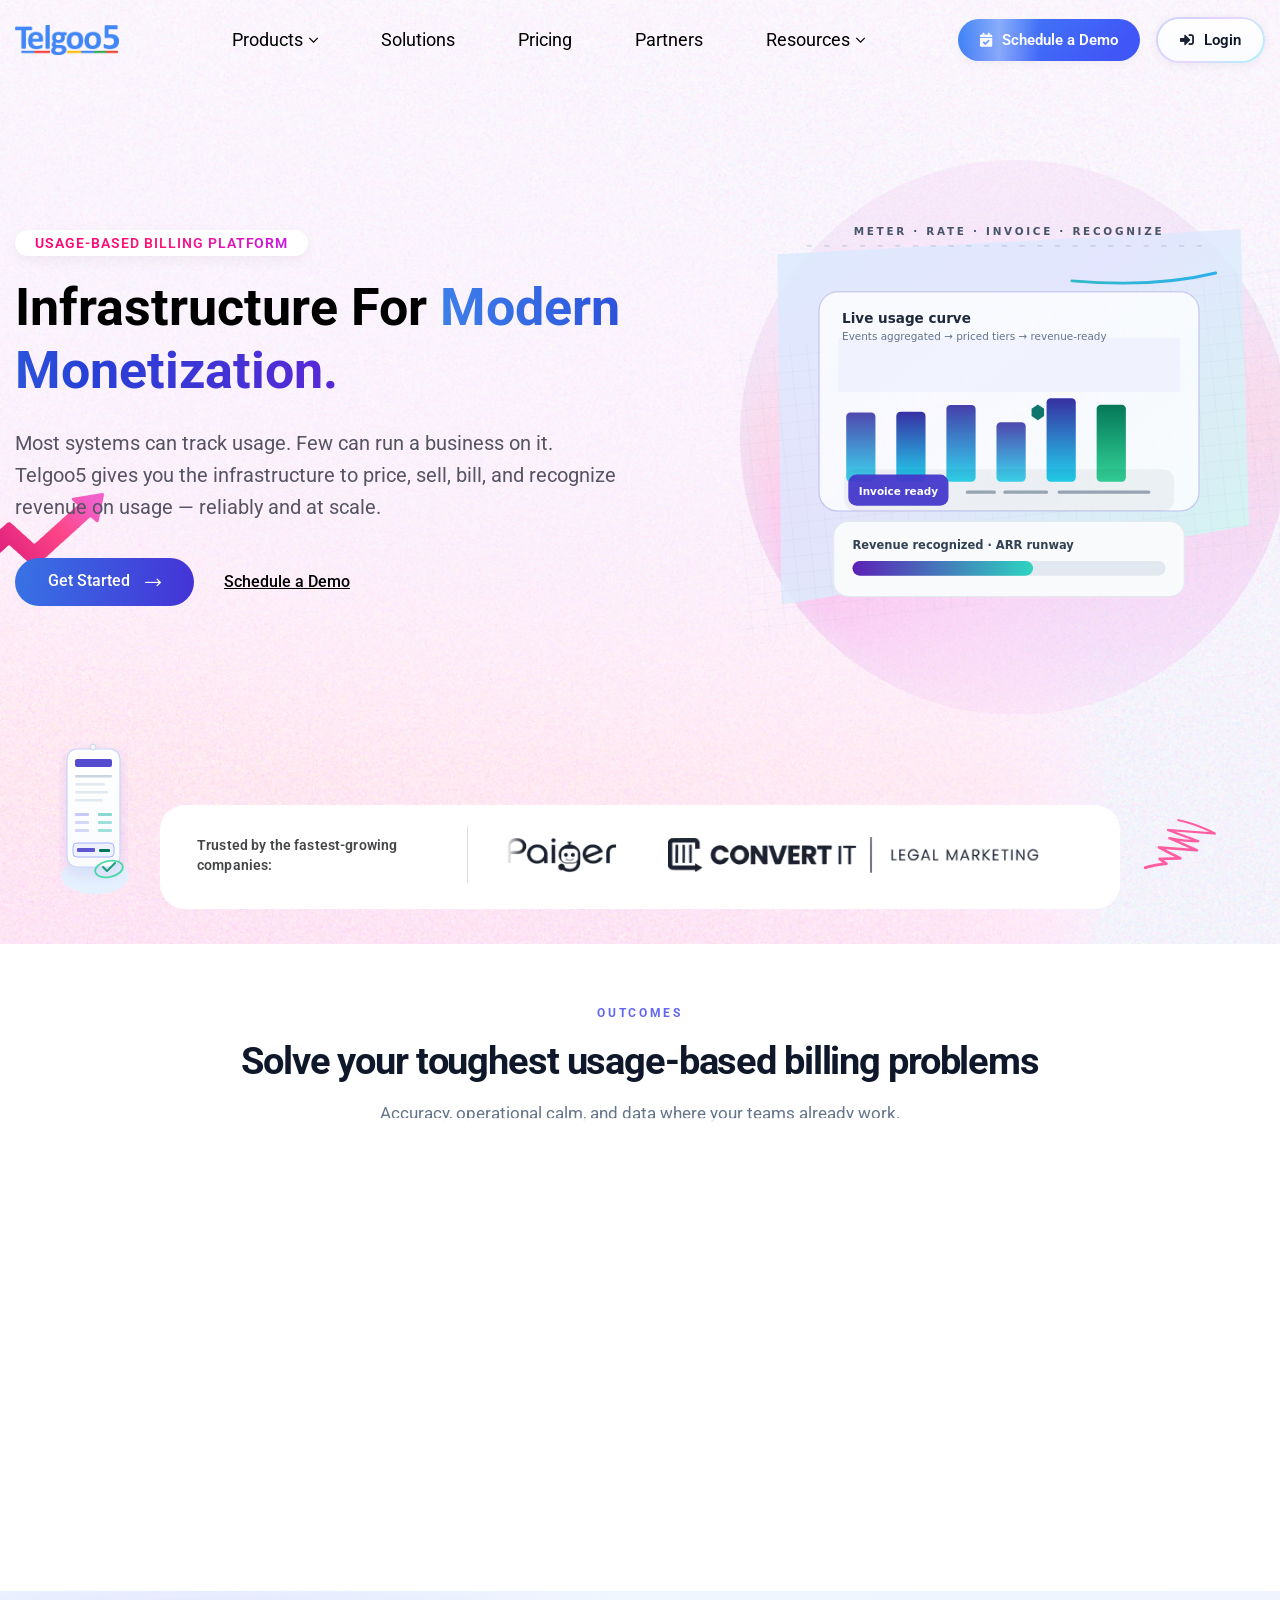
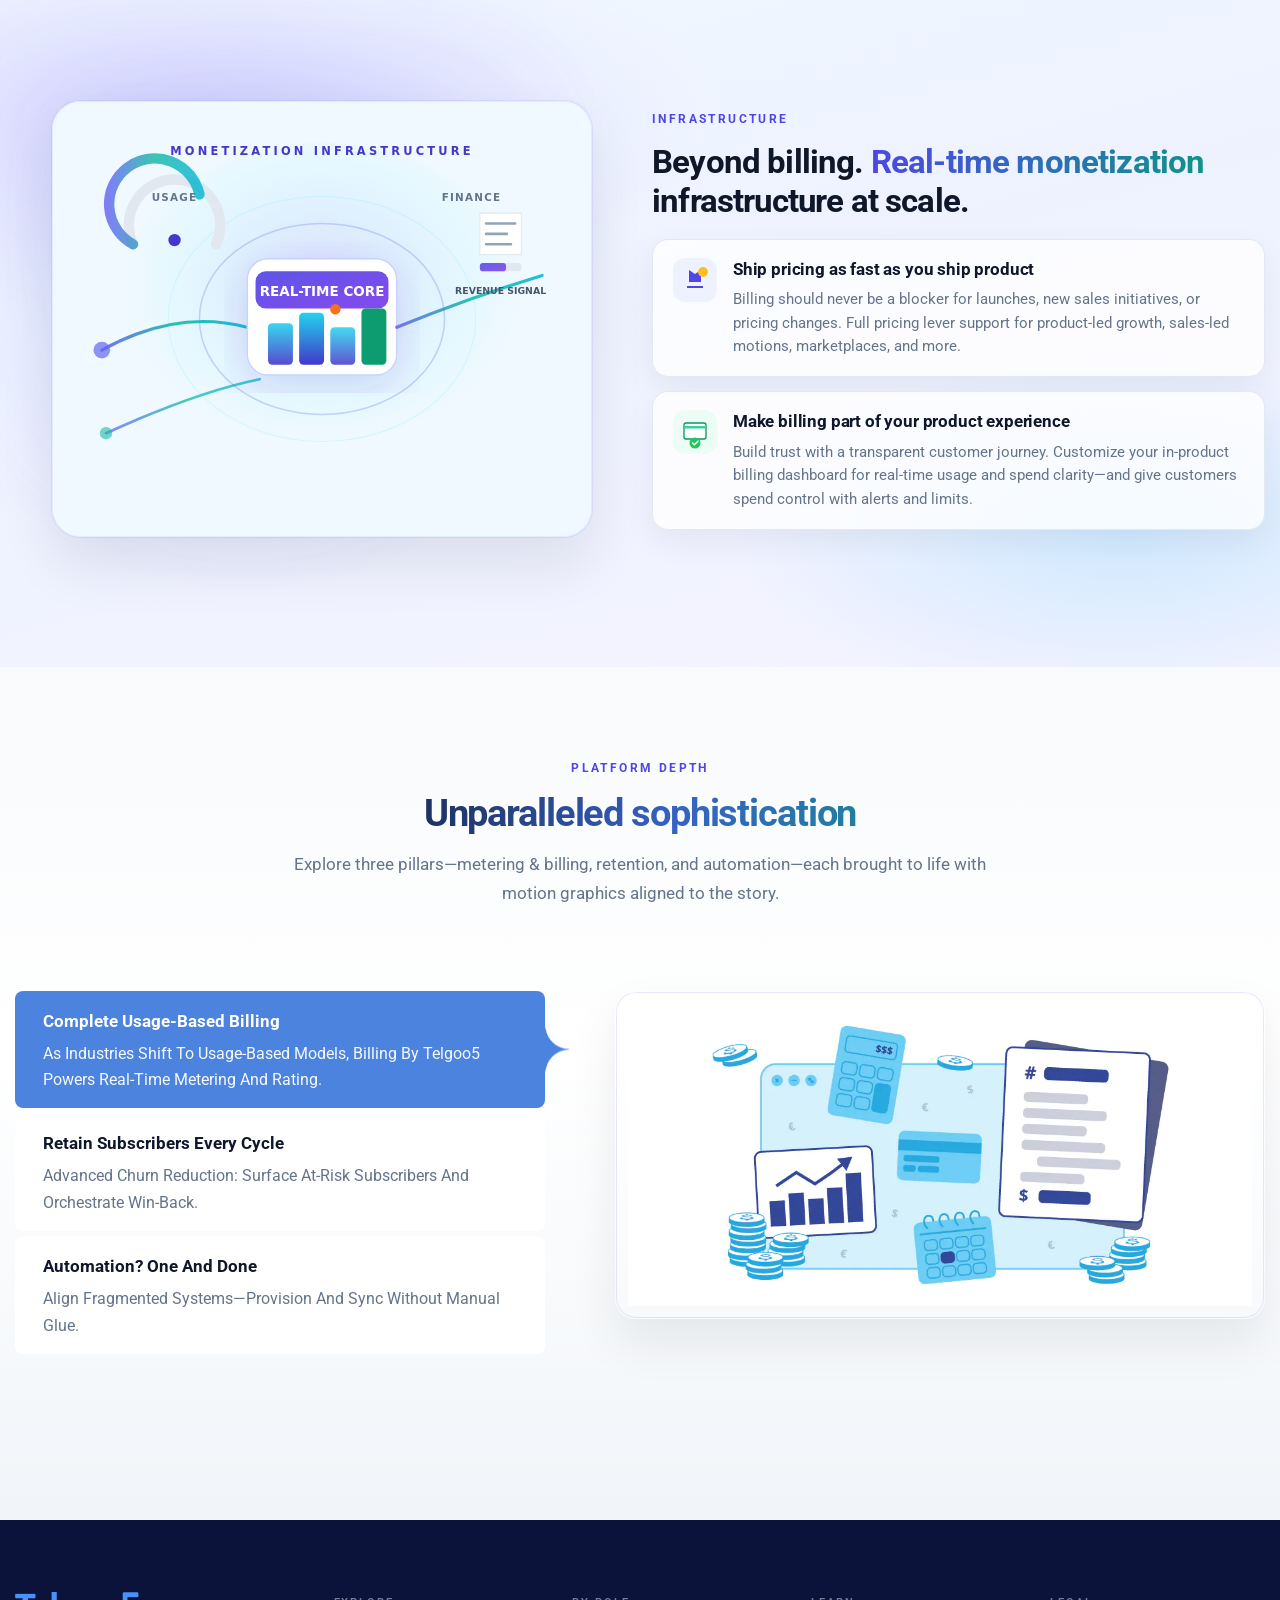
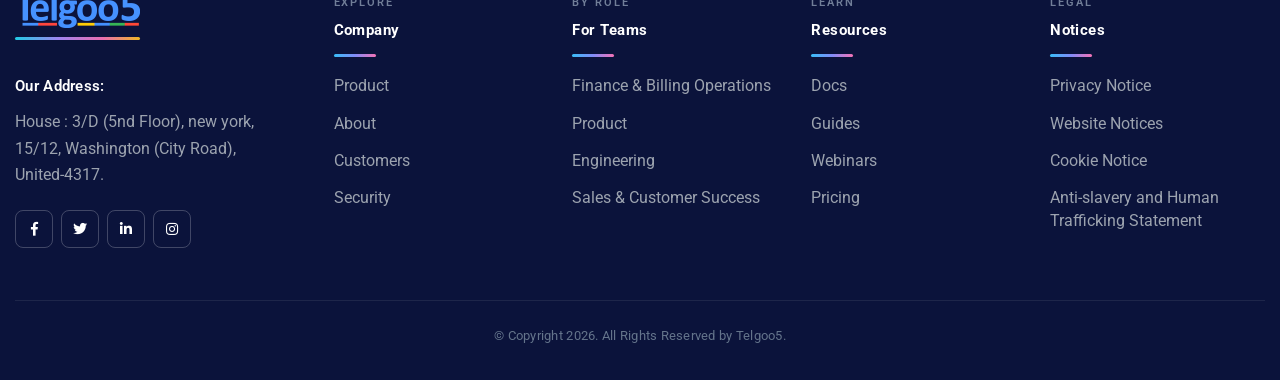
==== commit c0d2a97f: "textual chnage" ====
--- a/index.html
+++ b/index.html
@@ -1129,7 +1129,7 @@
                                     <input type="checkbox" name="terms" id="sd-terms" checked>
                                     <span>I agree to Telgoo5's <a href="#">Terms of Service</a> and <a href="#">Privacy Policy</a>.</span>
                                 </label>
-                                <button type="button" class="login-page__submit" id="sd-create-sandbox-btn">Create Sandbox</button>
+                                <button type="button" class="login-page__submit" id="sd-create-sandbox-btn">Create sandbox</button>
                             </form>
                         </div>
                         <div class="schedule-demo-modal__sandbox-success" id="sd-success-view" aria-hidden="true">
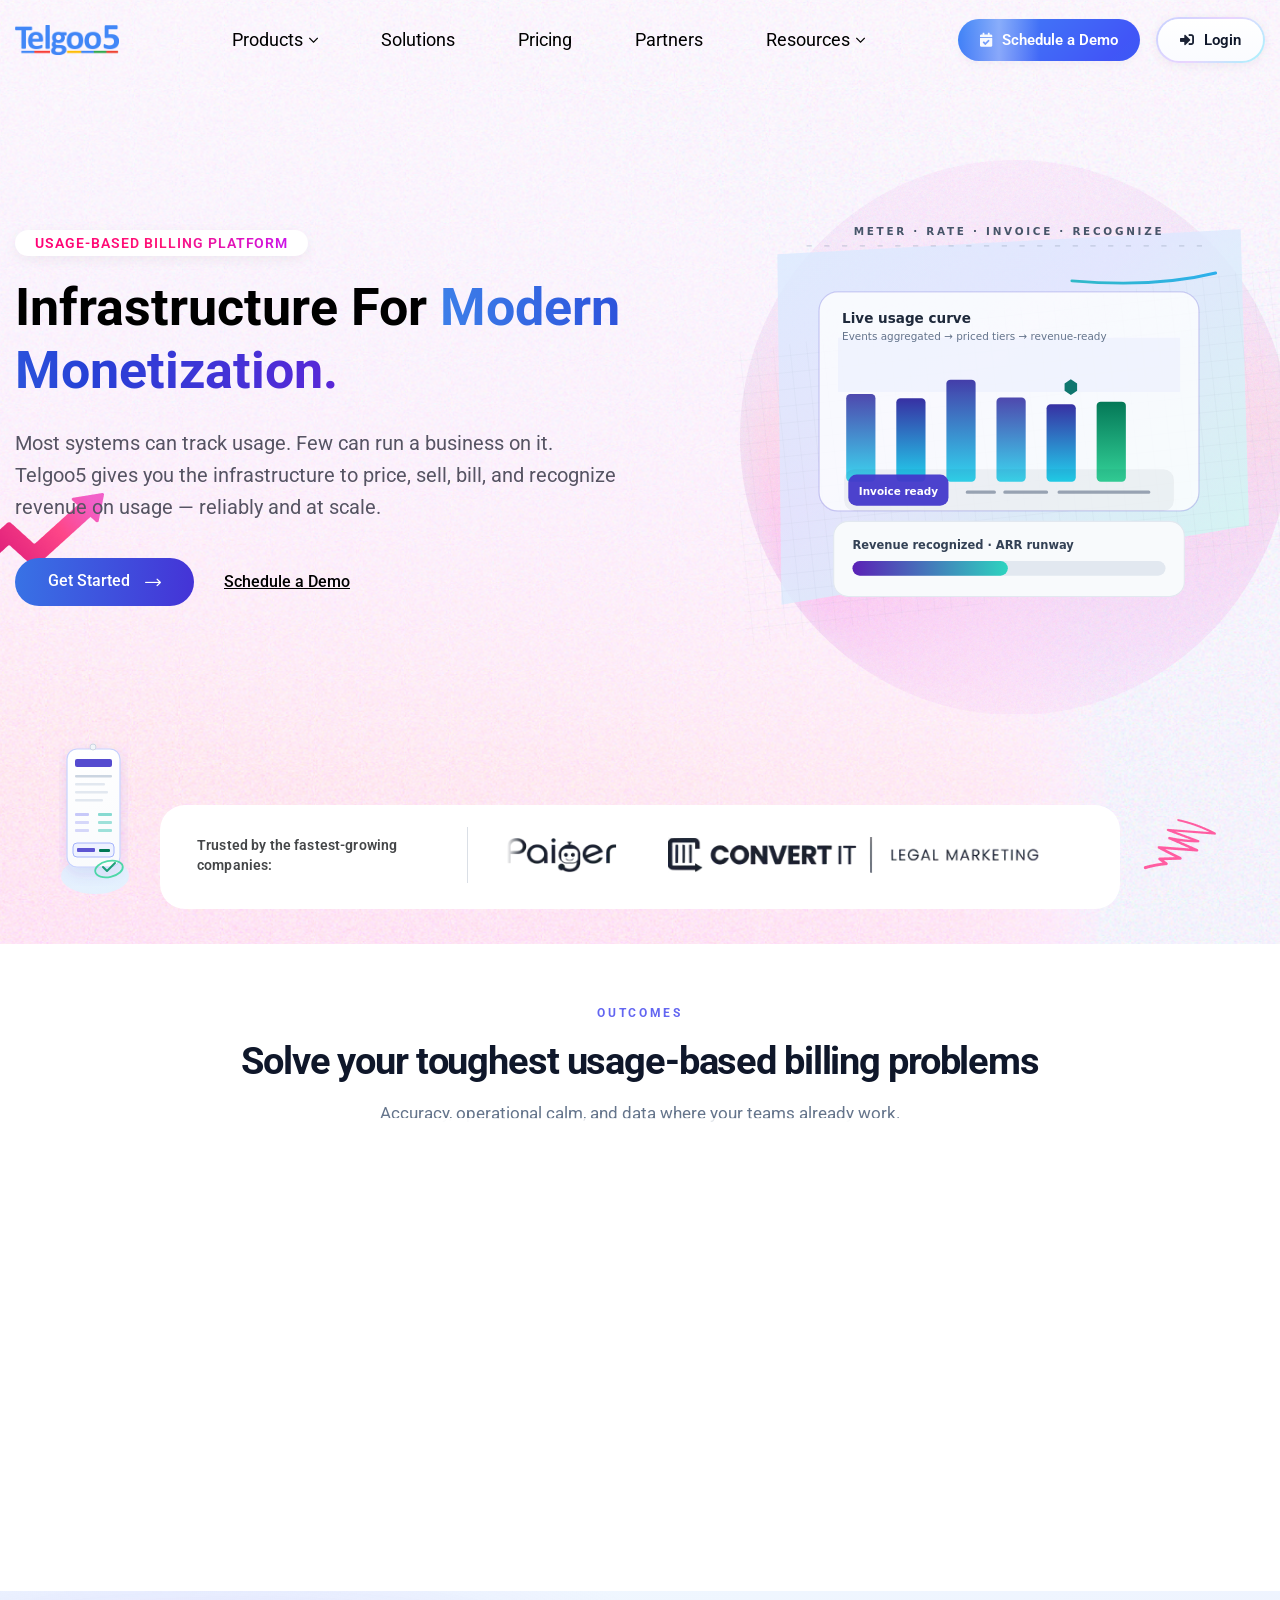
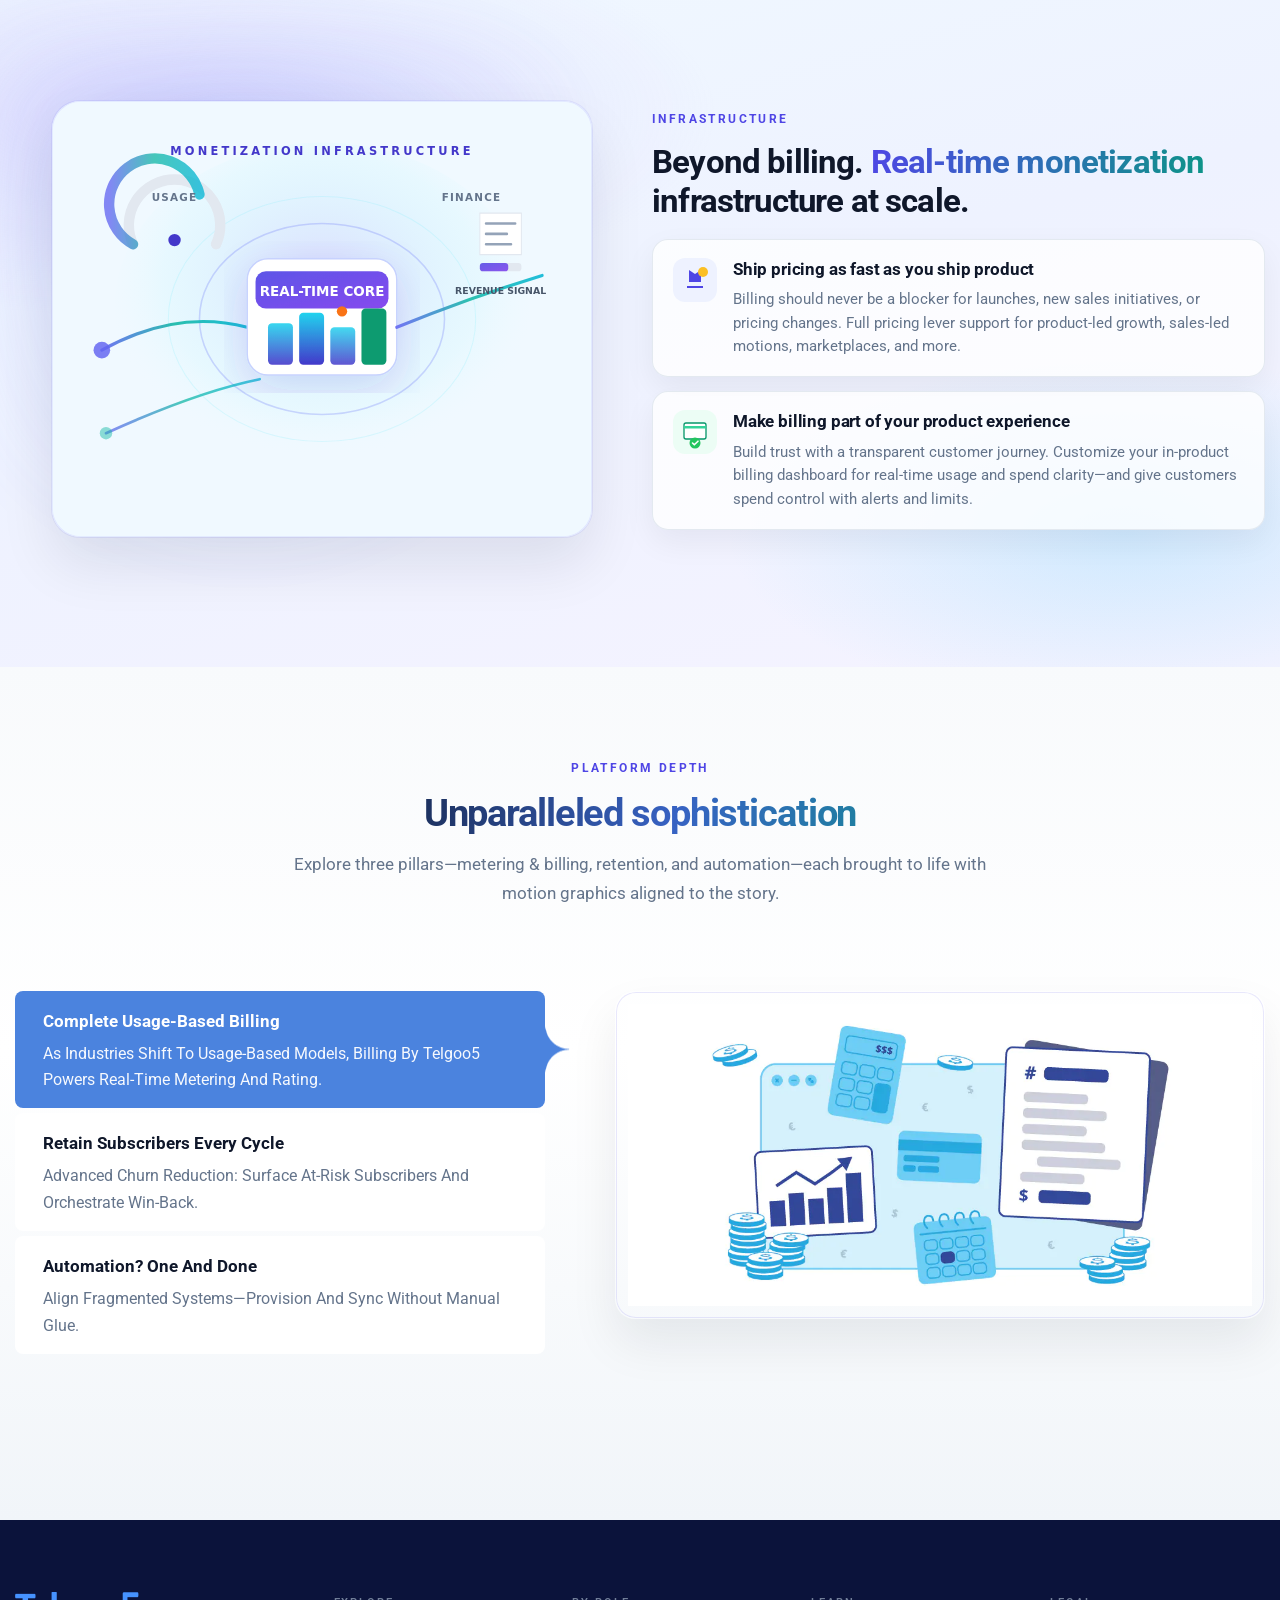
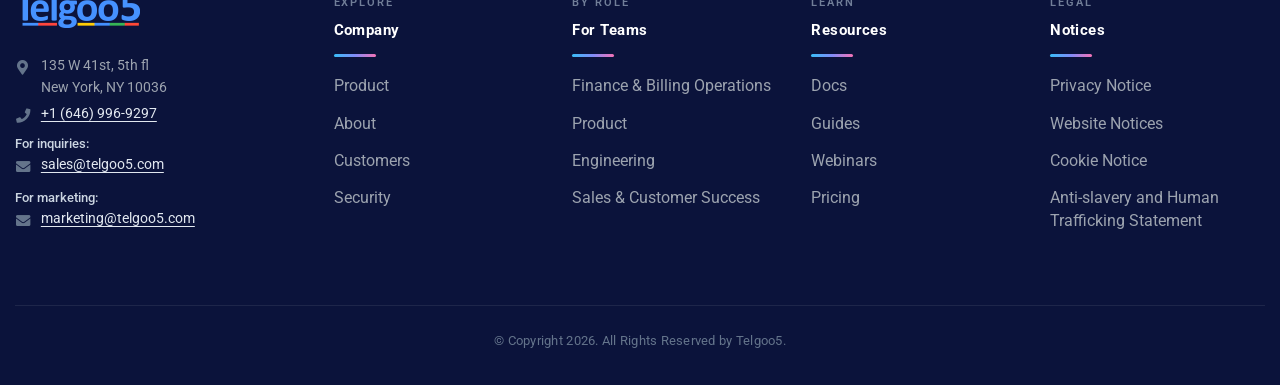
==== commit 713c80fe: "address changes" ====
--- a/index.html
+++ b/index.html
@@ -855,23 +855,38 @@
                                 <!-- Footer Column -->
                                 <div class="footer-column col-lg-12 col-md-12 col-sm-12">
                                     <div class="footer-widget links-widget footer-telgoo__brand-widget">
+                                      
                                         <div class="logo footer-telgoo__logo">
                                             <a href="index.html" class="footer-telgoo__logo-link">
                                                 <img class="footer-telgoo__logo-img" src="assets/images/logo.png"
                                                     alt="Telgoo5" width="140" height="36">
                                             </a>
                                         </div>
-                                        <div class="address">Our Address:</div>
-
-                                        <div class="text">House : 3/D (5nd Floor), new york, <br> 15/12, Washington
-                                            (City Road), <br> United-4317.</div>
-
-                                        <ul class="social-box footer-telgoo__social">
-                                            <li><a href="#" class="fab fa-facebook-f" aria-label="Facebook"></a></li>
-                                            <li><a href="#" class="fab fa-twitter" aria-label="Twitter"></a></li>
-                                            <li><a href="#" class="fab fa-linkedin-in" aria-label="LinkedIn"></a></li>
-                                            <li><a href="#" class="fab fa-instagram" aria-label="Instagram"></a></li>
-                                        </ul>
+
+                                        <div class="footer-telgoo__contact-details text">
+                                            <p class="footer-telgoo__contact-row">
+                                                <span class="footer-telgoo__contact-icon" aria-hidden="true"><i class="fas fa-map-marker-alt"></i></span>
+                                                <span>135 W 41st, 5th fl<br>New York, NY 10036</span>
+                                            </p>
+                                            <p class="footer-telgoo__contact-row">
+                                                <span class="footer-telgoo__contact-icon" aria-hidden="true"><i class="fas fa-phone"></i></span>
+                                                <a href="tel:+16469969297">+1 (646) 996-9297</a>
+                                            </p>
+                                            <div class="footer-telgoo__contact-mail">
+                                                <span class="footer-telgoo__contact-label">For inquiries:</span>
+                                                <p class="footer-telgoo__contact-row">
+                                                    <span class="footer-telgoo__contact-icon" aria-hidden="true"><i class="fas fa-envelope"></i></span>
+                                                    <a href="mailto:sales@telgoo5.com">sales@telgoo5.com</a>
+                                                </p>
+                                            </div>
+                                            <div class="footer-telgoo__contact-mail">
+                                                <span class="footer-telgoo__contact-label">For marketing:</span>
+                                                <p class="footer-telgoo__contact-row">
+                                                    <span class="footer-telgoo__contact-icon" aria-hidden="true"><i class="fas fa-envelope"></i></span>
+                                                    <a href="mailto:marketing@telgoo5.com">marketing@telgoo5.com</a>
+                                                </p>
+                                            </div>
+                                        </div>
                                     </div>
                                 </div>
 
--- a/assets/css/footer.css
+++ b/assets/css/footer.css
@@ -565,23 +565,6 @@
 	padding-bottom: 12px;
 }
 
-.footer-telgoo-dark .footer-telgoo__logo-link::after {
-	content: "";
-	position: absolute;
-	left: 0;
-	bottom: 0;
-	width: 100%;
-	height: 3px;
-	border-radius: 2px;
-	background: linear-gradient(
-		90deg,
-		#22d3ee 0%,
-		#a78bfa 35%,
-		#f472b6 70%,
-		#fbbf24 100%
-	);
-	opacity: 0.95;
-}
 
 .footer-telgoo-dark .footer-telgoo__logo-img {
 	display: block;
--- a/assets/css/custom.css
+++ b/assets/css/custom.css
@@ -2511,3 +2511,117 @@
     opacity: 1 !important;
   }
 }
+
+/* --------------------------------------------------------------------------
+   Footer — brand column intro + contact details (Telgoo5 dark footer)
+   -------------------------------------------------------------------------- */
+
+.footer-telgoo-dark .footer-telgoo__contact-intro {
+  margin-bottom: 26px;
+  padding-bottom: 22px;
+  border-bottom: 1px solid rgba(148, 163, 184, 0.18);
+}
+
+.footer-telgoo-dark .footer-telgoo__contact-eyebrow {
+  margin: 0 0 10px;
+  font-size: 10px;
+  font-weight: 700;
+  letter-spacing: 0.24em;
+  text-transform: uppercase;
+  color: rgba(129, 140, 248, 0.95);
+}
+
+.footer-telgoo-dark .footer-telgoo__contact-headline {
+  margin: 0 0 12px;
+  font-family: "Geist", system-ui, sans-serif;
+  font-size: clamp(1.02rem, 1.9vw, 1.2rem);
+  font-weight: 700;
+  line-height: 1.38;
+  letter-spacing: -0.025em;
+  color: #f1f5f9;
+}
+
+.footer-telgoo-dark .footer-telgoo__contact-headline-accent {
+  background: linear-gradient(100deg, #38bdf8 0%, #a78bfa 45%, #34d399 100%);
+  -webkit-background-clip: text;
+  background-clip: text;
+  -webkit-text-fill-color: transparent;
+  color: transparent;
+}
+
+.footer-telgoo-dark .footer-telgoo__contact-lead {
+  margin: 0;
+  font-size: 0.875rem;
+  line-height: 1.6;
+  color: #94a3b8;
+}
+
+.footer-telgoo-dark .footer-telgoo__brand-widget .footer-telgoo__logo {
+  margin-top: 0;
+  margin-bottom: 8px;
+}
+
+.footer-telgoo-dark .footer-telgoo__contact-details {
+  display: block;
+  margin-bottom: 20px;
+}
+
+.footer-telgoo-dark .footer-telgoo__contact-row {
+  display: flex;
+  flex-wrap: nowrap;
+  align-items: flex-start;
+  gap: 10px;
+  margin: 0 0 4px;
+  font-size: 0.9rem;
+  line-height: 1.55;
+  color: #9ca3af !important;
+}
+
+.footer-telgoo-dark .footer-telgoo__contact-row:last-child {
+  margin-bottom: 0;
+}
+
+.footer-telgoo-dark .footer-telgoo__contact-mail {
+  margin-bottom: 7px;
+}
+
+.footer-telgoo-dark .footer-telgoo__contact-mail:last-child {
+  margin-bottom: 0;
+}
+
+.footer-telgoo-dark .footer-telgoo__contact-mail .footer-telgoo__contact-row {
+  margin-bottom: 0;
+}
+
+.footer-telgoo-dark .footer-telgoo__contact-label {
+  display: block;
+  margin: 0 0 0px;
+  font-size: 0.8125rem;
+  font-weight: 500;
+  color: #cbd5e1;
+}
+
+.footer-telgoo-dark .footer-telgoo__contact-icon {
+  flex-shrink: 0;
+  width: 1.1em;
+  text-align: center;
+  color: #64748b;
+  margin-top: 3px;
+}
+
+.footer-telgoo-dark .footer-telgoo__contact-details .footer-telgoo__contact-row a {
+  color: #e2e8f0 !important;
+  text-decoration: underline;
+  text-underline-offset: 3px;
+  transition: color 0.15s ease;
+}
+
+.footer-telgoo-dark .footer-telgoo__contact-details .footer-telgoo__contact-row a:hover {
+  color: #7dd3fc !important;
+}
+
+@media (prefers-reduced-motion: reduce) {
+  .footer-telgoo-dark .footer-telgoo__contact-details .footer-telgoo__contact-row a {
+    transition: none;
+  }
+}
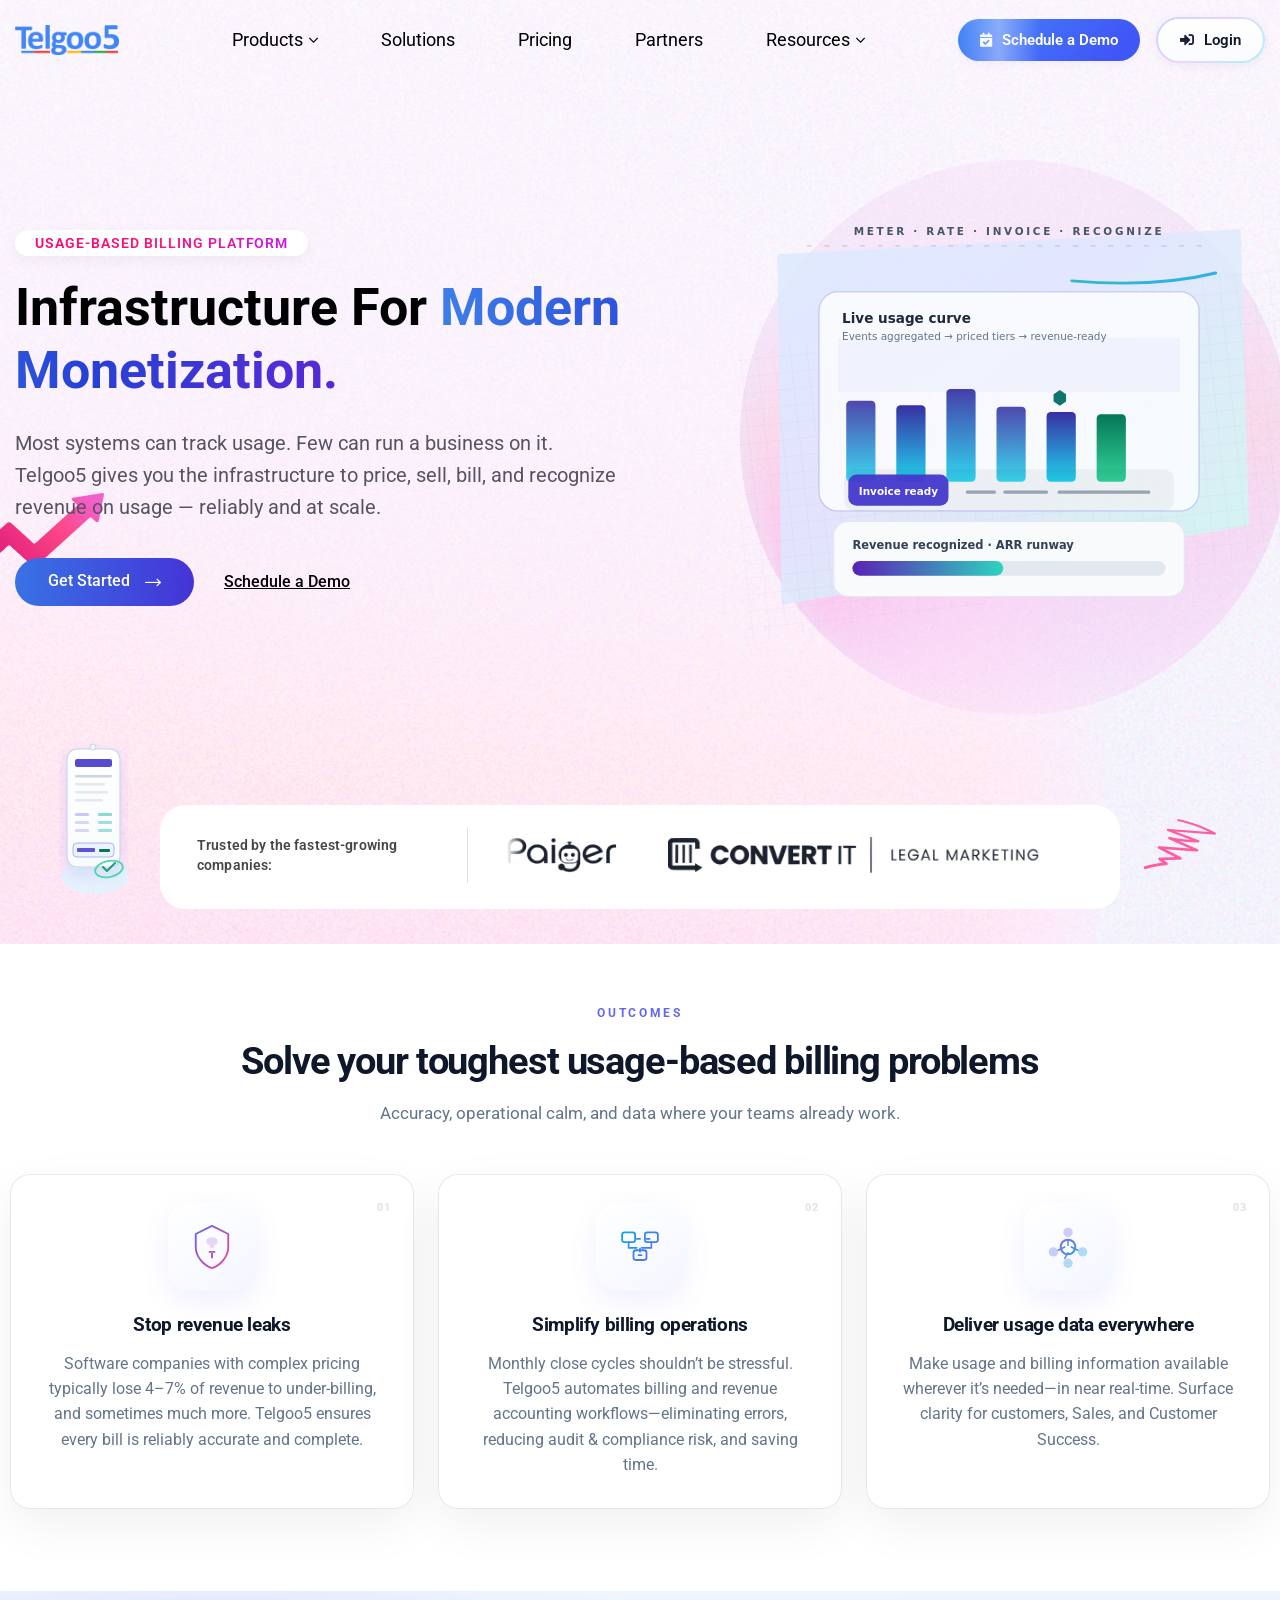
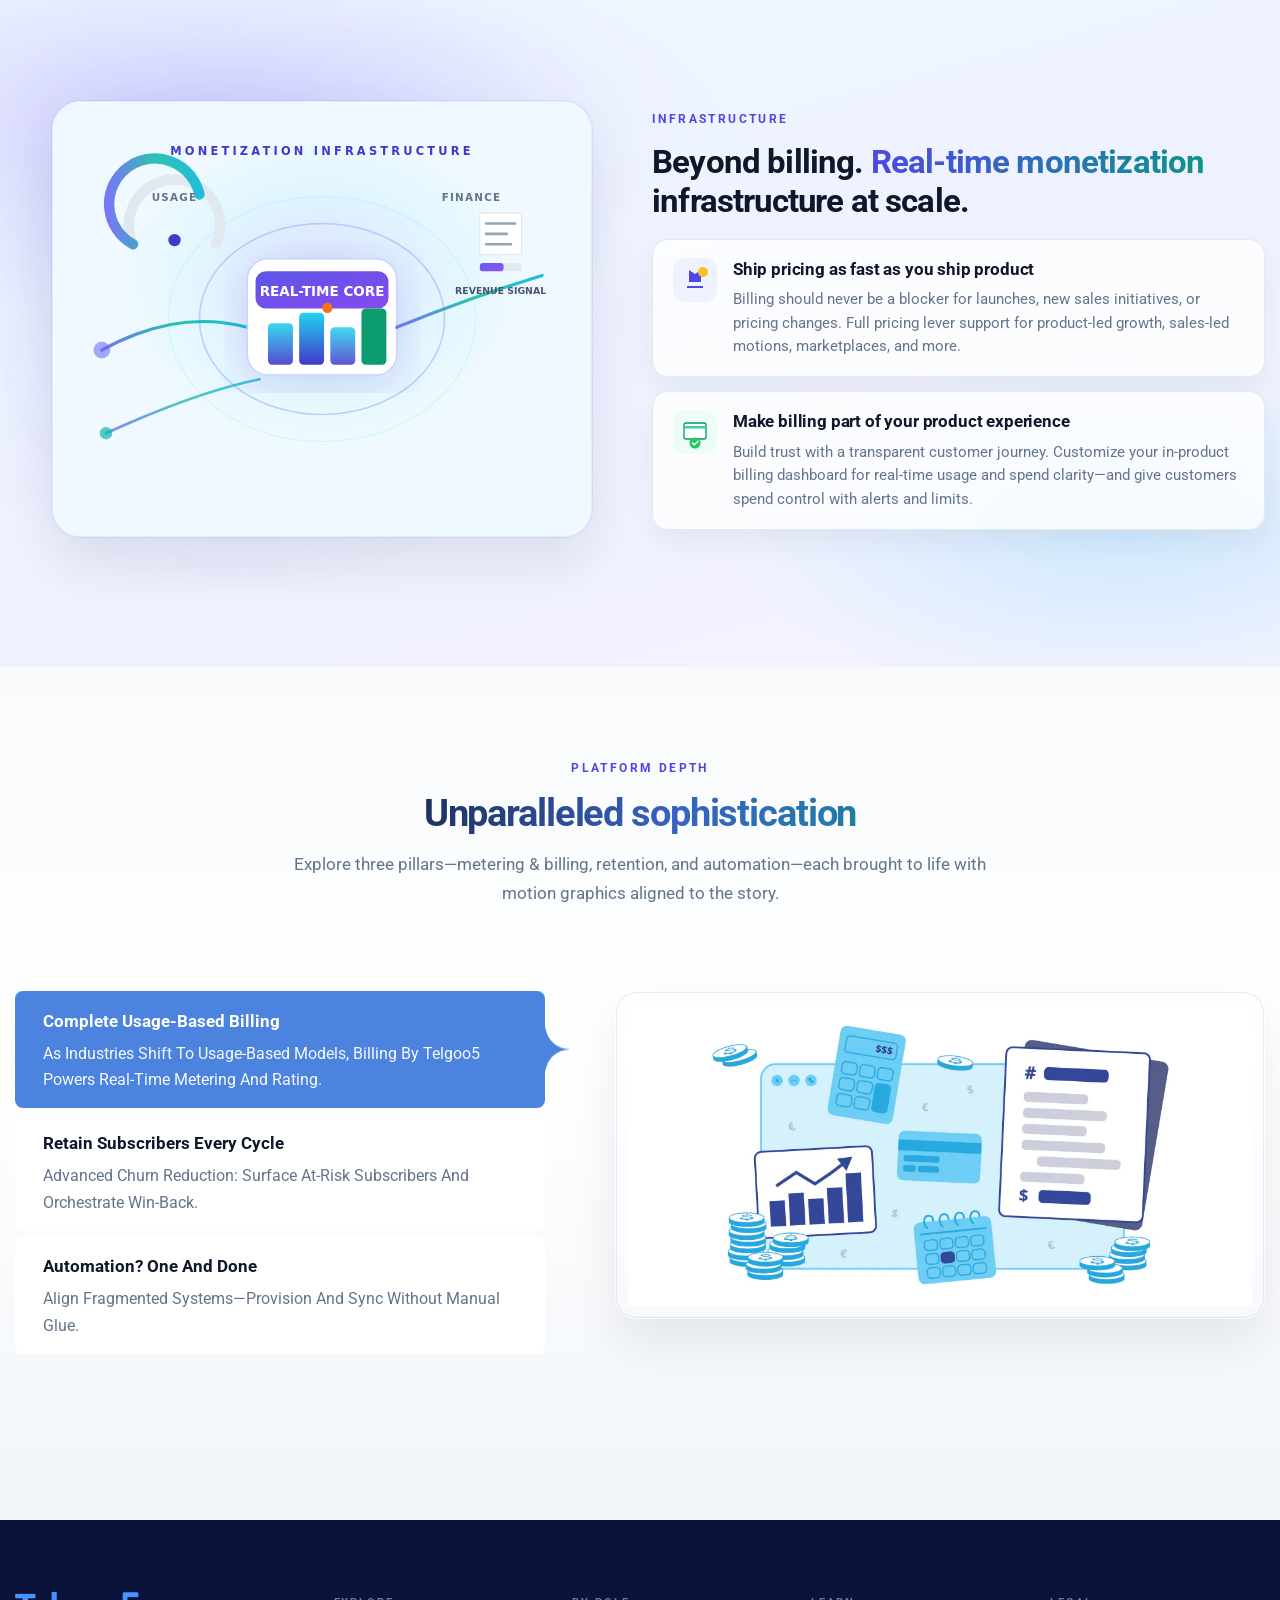
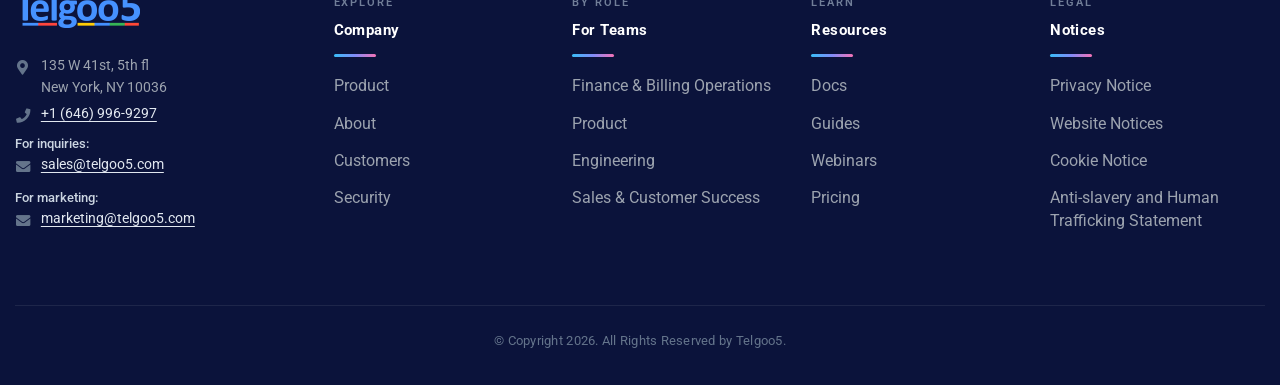
==== commit 996eb6ec: "add sandbox page" ====
--- a/index.html
+++ b/index.html
@@ -47,34 +47,6 @@
         <!-- Main Header / Header Style Three -->
         <header class="main-header header-style-three">
 
-            <!-- Header Top / Style Three -->
-            <div class="header-top-two" style="background-image: url(assets/images/2022/11/pattern-6.png); display: none;">
-                <div class="auto-container">
-                    <div class="d-flex justify-content-between align-items-center flex-wrap">
-
-                        <!-- Left Box -->
-                        <div class="left-box">
-                            <div class="offer">
-                                <span class="offer-text">Usage-based billing platform — meter, rate, and invoice with
-                                    full transparency.</span>
-                            </div>
-                        </div>
-                        <!-- Right Box -->
-                        <div class="right-box d-flex">
-                            <a class="support" href="#">+1 (888) 409-4735</a>
-                            <a class="phone" href="#">Click For Support</a>
-                            <!-- Social Box -->
-                            <ul class="social-box">
-                                <li><a href="#" class="fab fa-facebook-f"></a></li>
-                                <li><a href="#" class="fab fa-twitter"></a></li>
-                                <li><a href="#" class="fab fa-linkedin-in"></a></li>
-                                <li><a href="#" class="fab fa-instagram"></a></li>
-                            </ul>
-                        </div>
-
-                    </div>
-                </div>
-            </div>
             <!-- Header Lower -->
             <div class="header-lower">
 
@@ -1164,10 +1136,10 @@
                                 <p class="schedule-demo-sandbox-success__eyebrow">You’re in</p>
                                 <h3 id="sd-success-title" class="schedule-demo-sandbox-success__title">Sandbox created</h3>
                                 <p class="schedule-demo-sandbox-success__lead">Your sandbox is ready. We sent login steps to your work email — check your inbox shortly.</p>
-                                <button type="button" class="login-page__submit schedule-demo-sandbox-success__done" id="sd-success-done" data-demo-modal-close>
+                                <a href="sandbox.html" class="login-page__submit schedule-demo-sandbox-success__done" id="sd-success-done">
                                     <span class="schedule-demo-sandbox-success__done-shine" aria-hidden="true"></span>
                                     <span>Done</span>
-                                </button>
+                                </a>
                             </div>
                         </div>
                     </div>
--- a/assets/css/usage-billing-main.css
+++ b/assets/css/usage-billing-main.css
@@ -7457,7 +7457,7 @@
 .page-title{
 	position:relative;
 	text-align:center;
-	padding:90px 0px 90px;
+	padding:150px 0px 90px;
 	background-color:var(--color-sixtyone);
 }
 
--- a/assets/css/custom.css
+++ b/assets/css/custom.css
@@ -1611,6 +1611,8 @@
   opacity: 0;
   transform: translateY(10px);
   animation: sd-success-reveal-text 0.55s cubic-bezier(0.22, 1, 0.36, 1) 0.48s both;
+  text-decoration: none;
+  box-sizing: border-box;
 }
 
 .schedule-demo-sandbox-success__done-shine {
